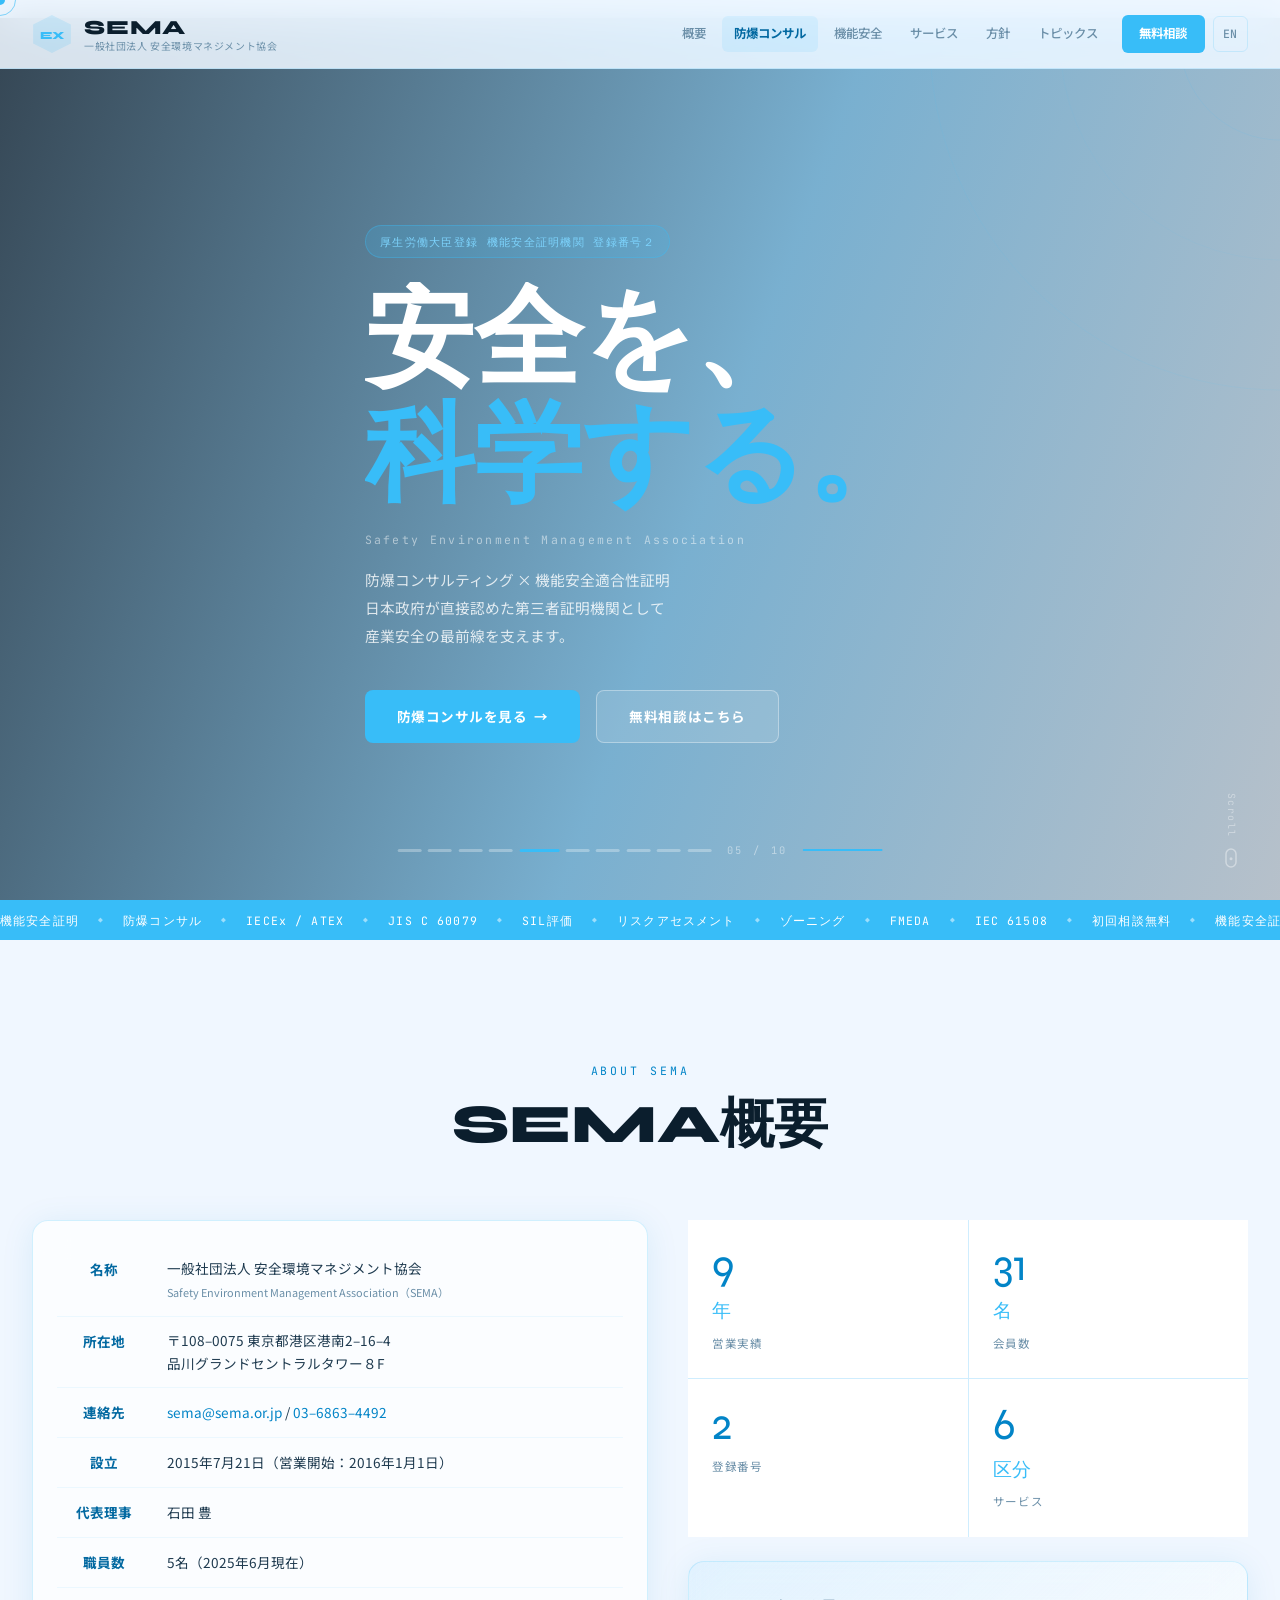
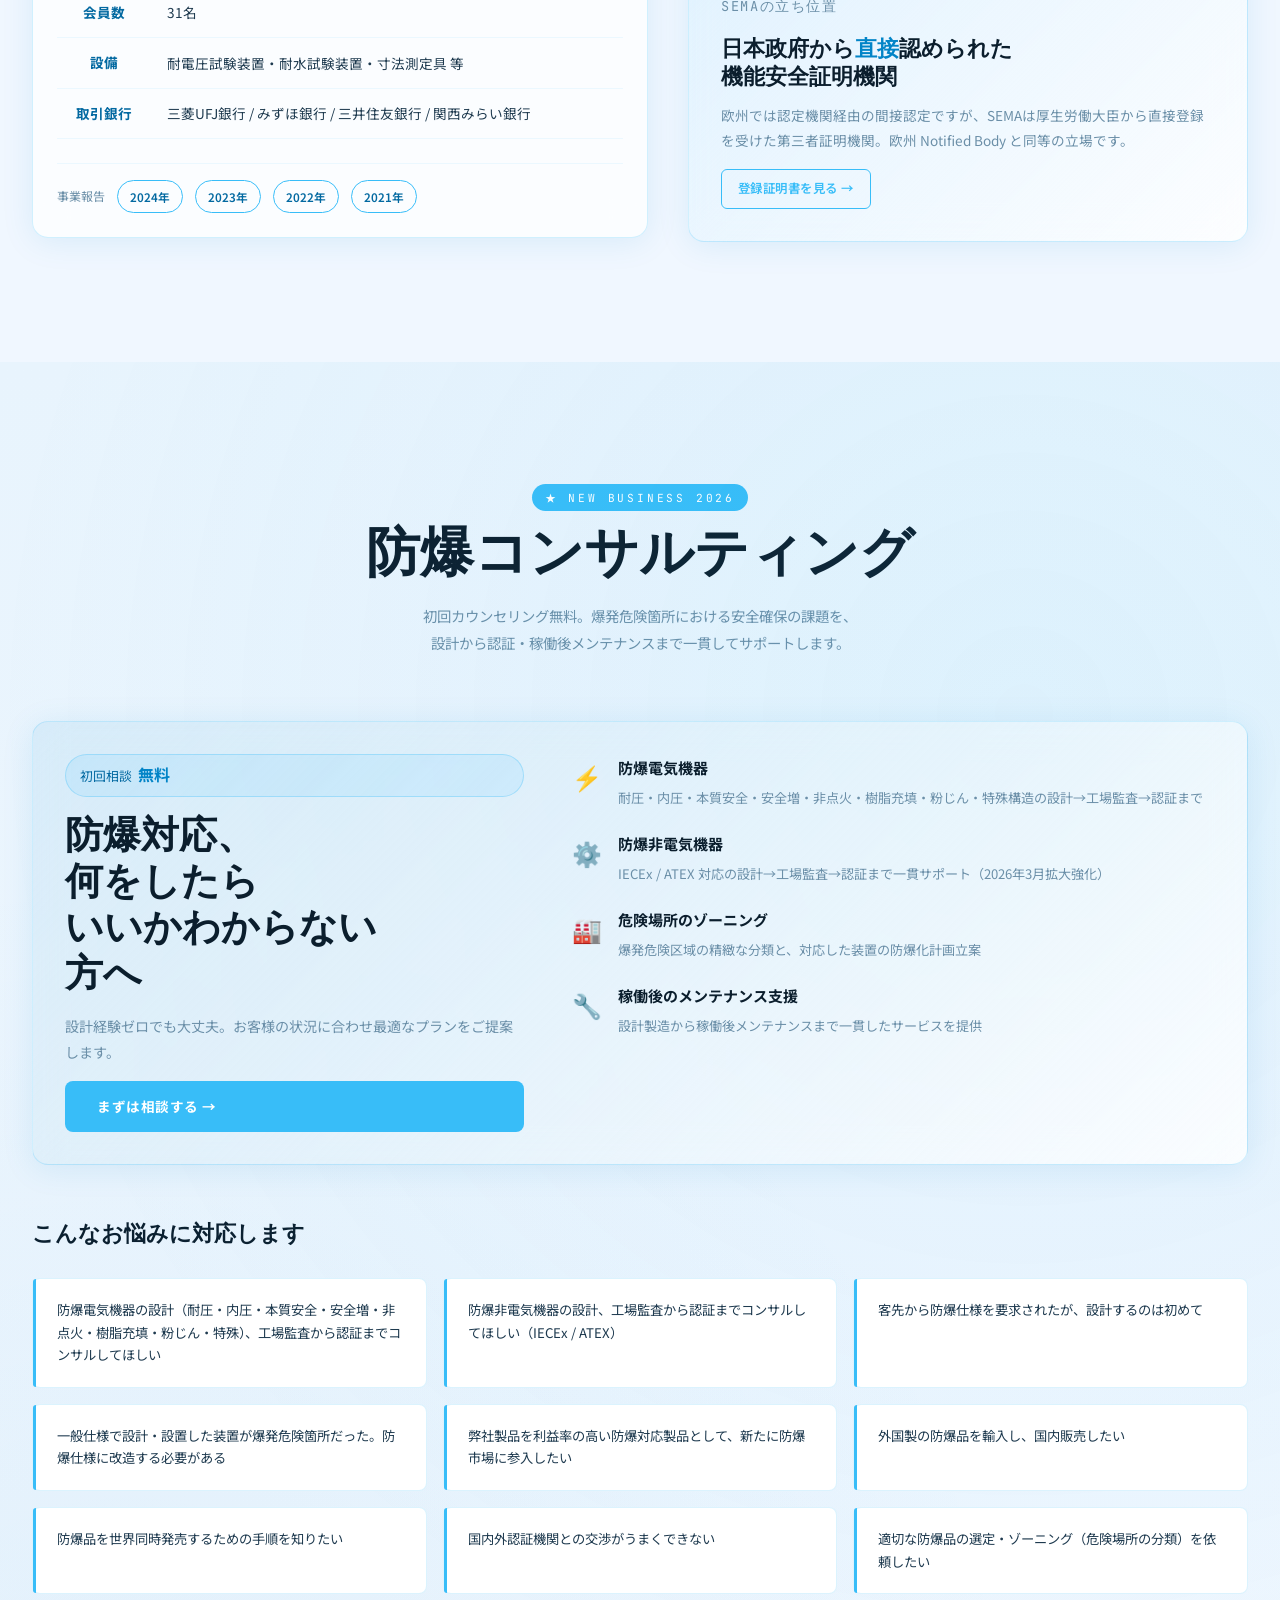
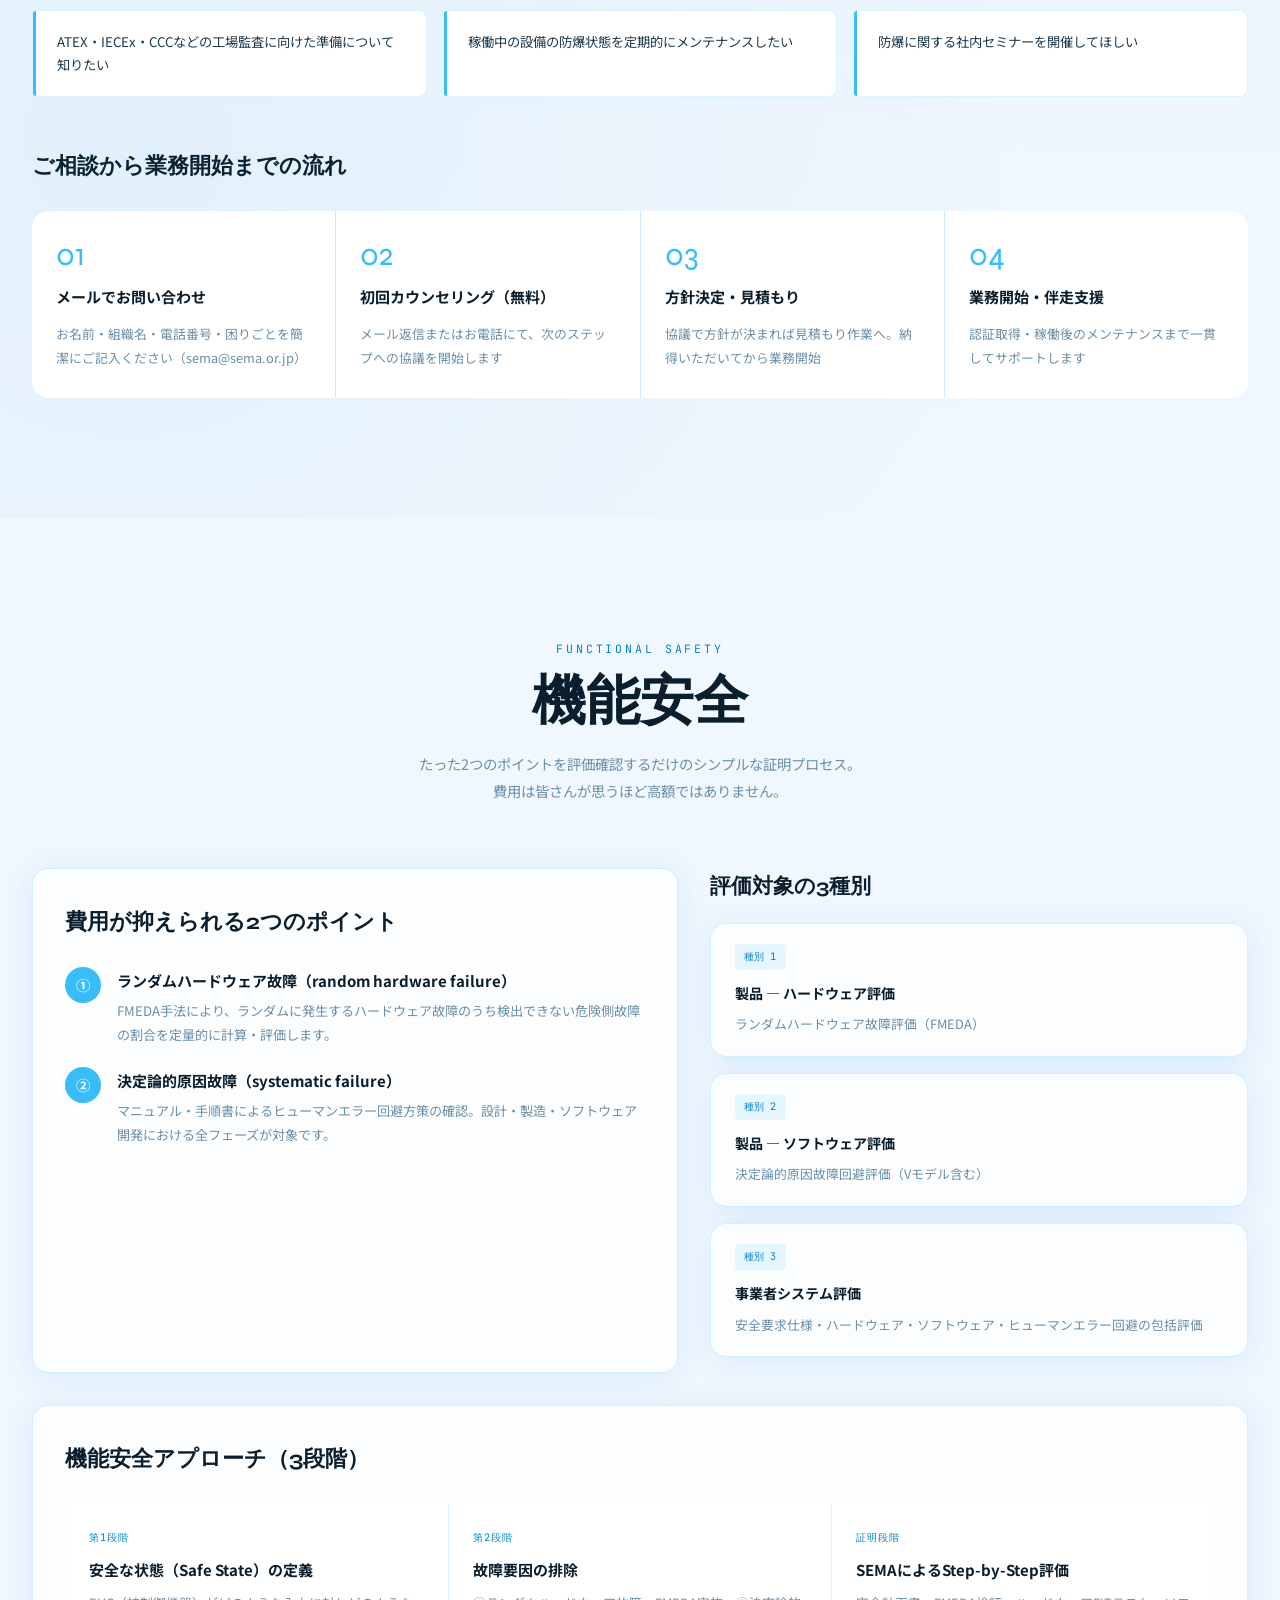
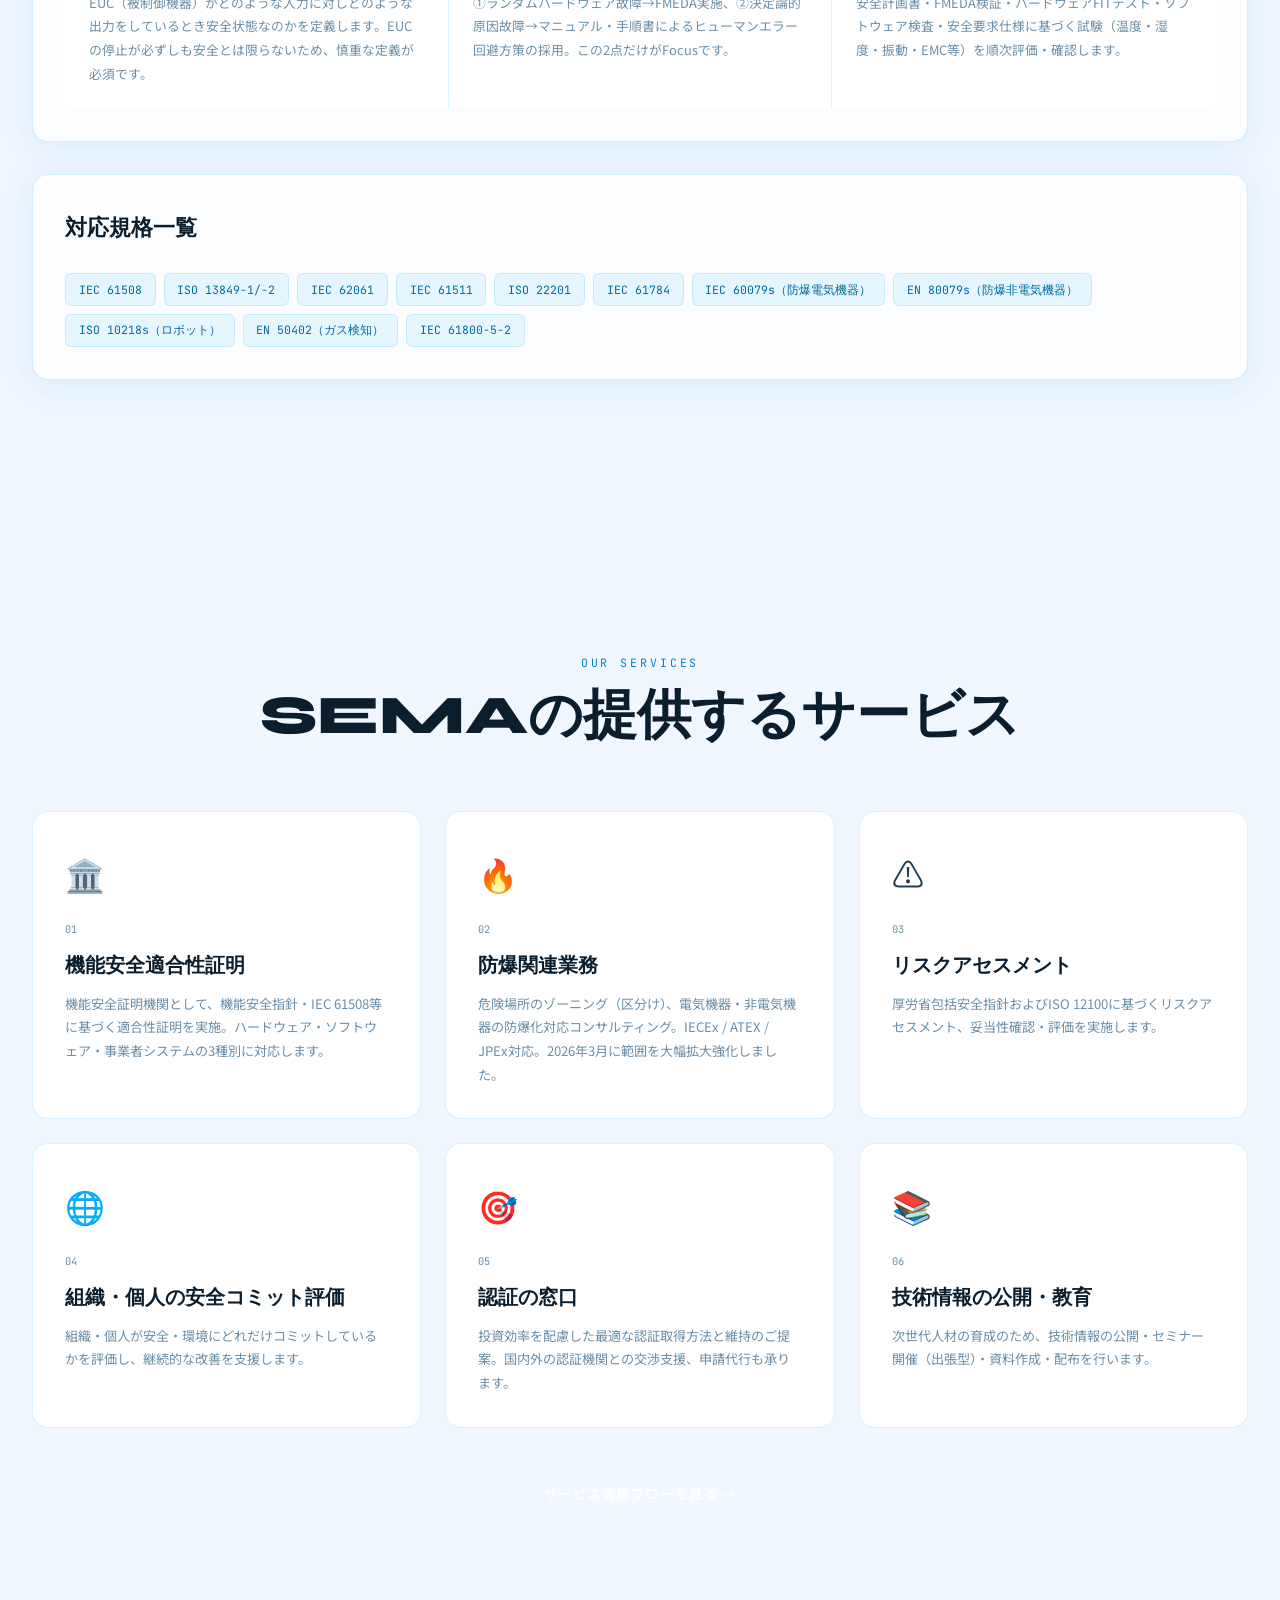
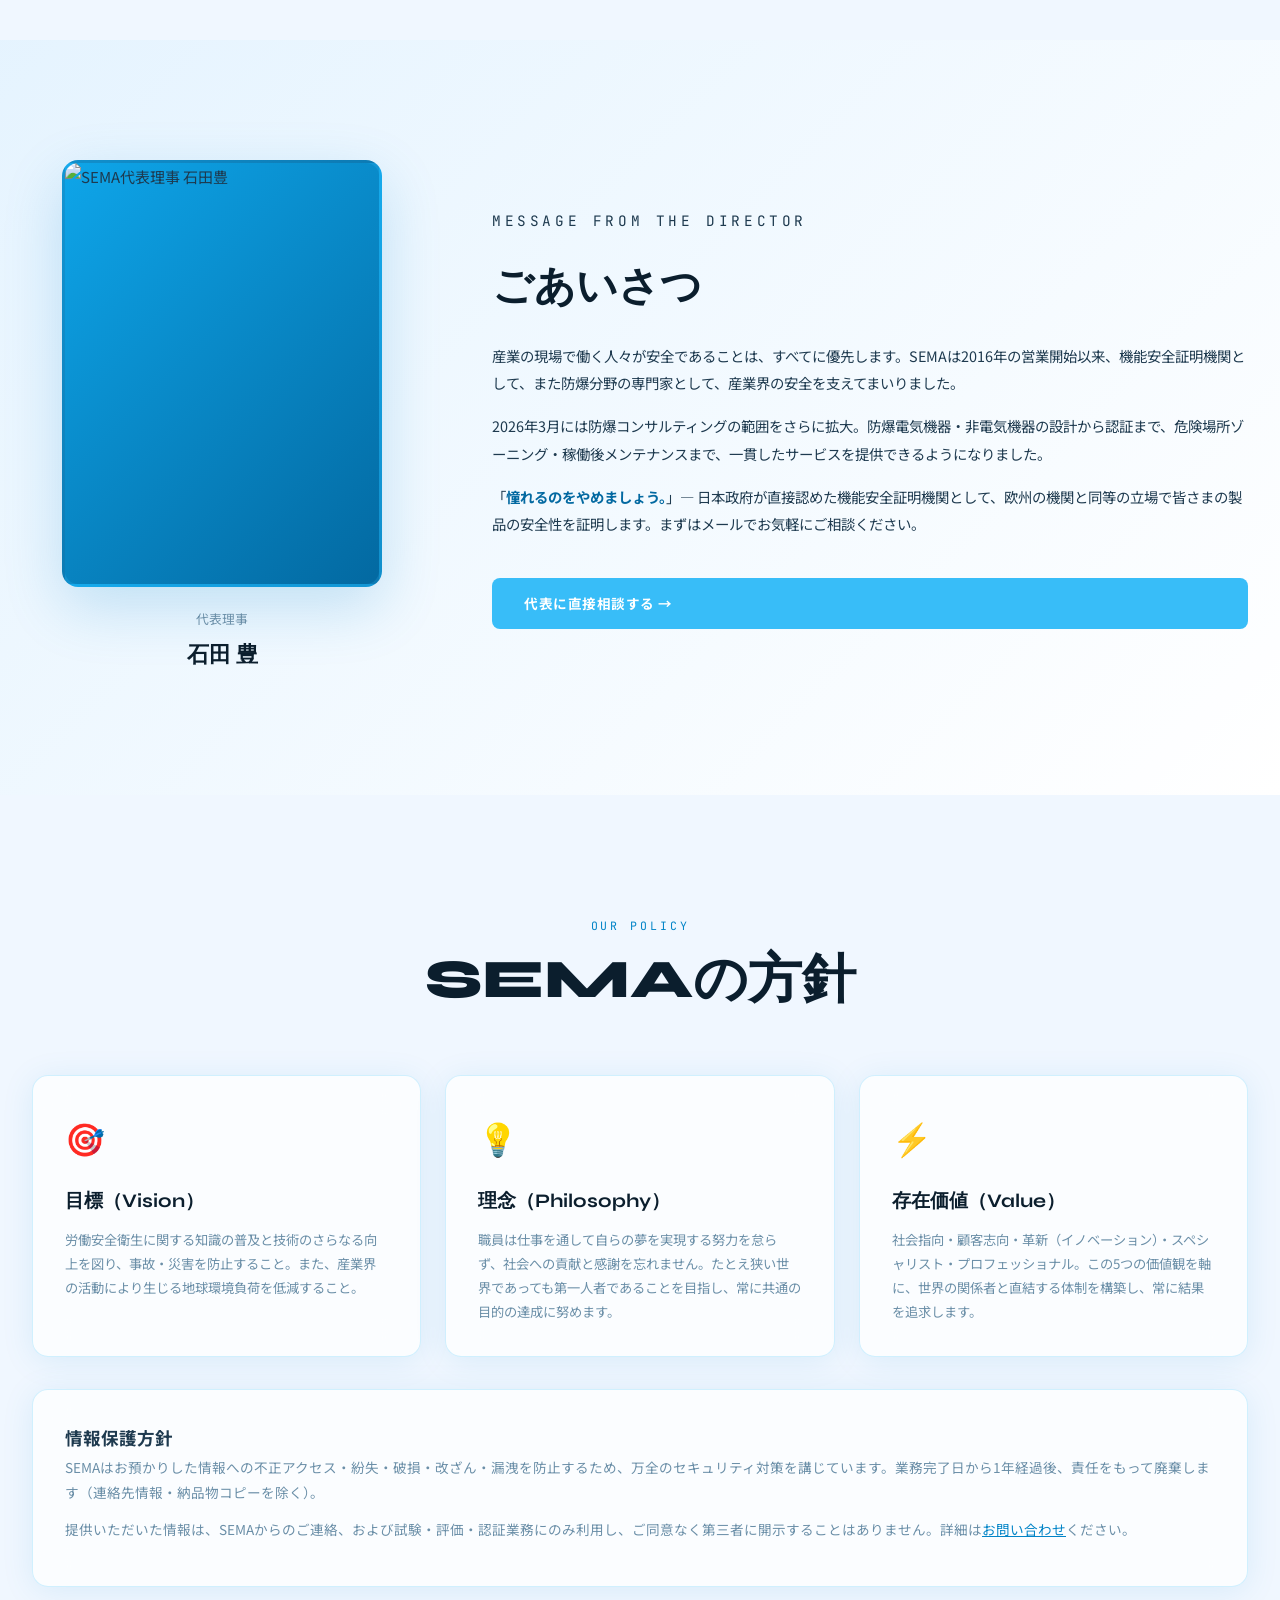
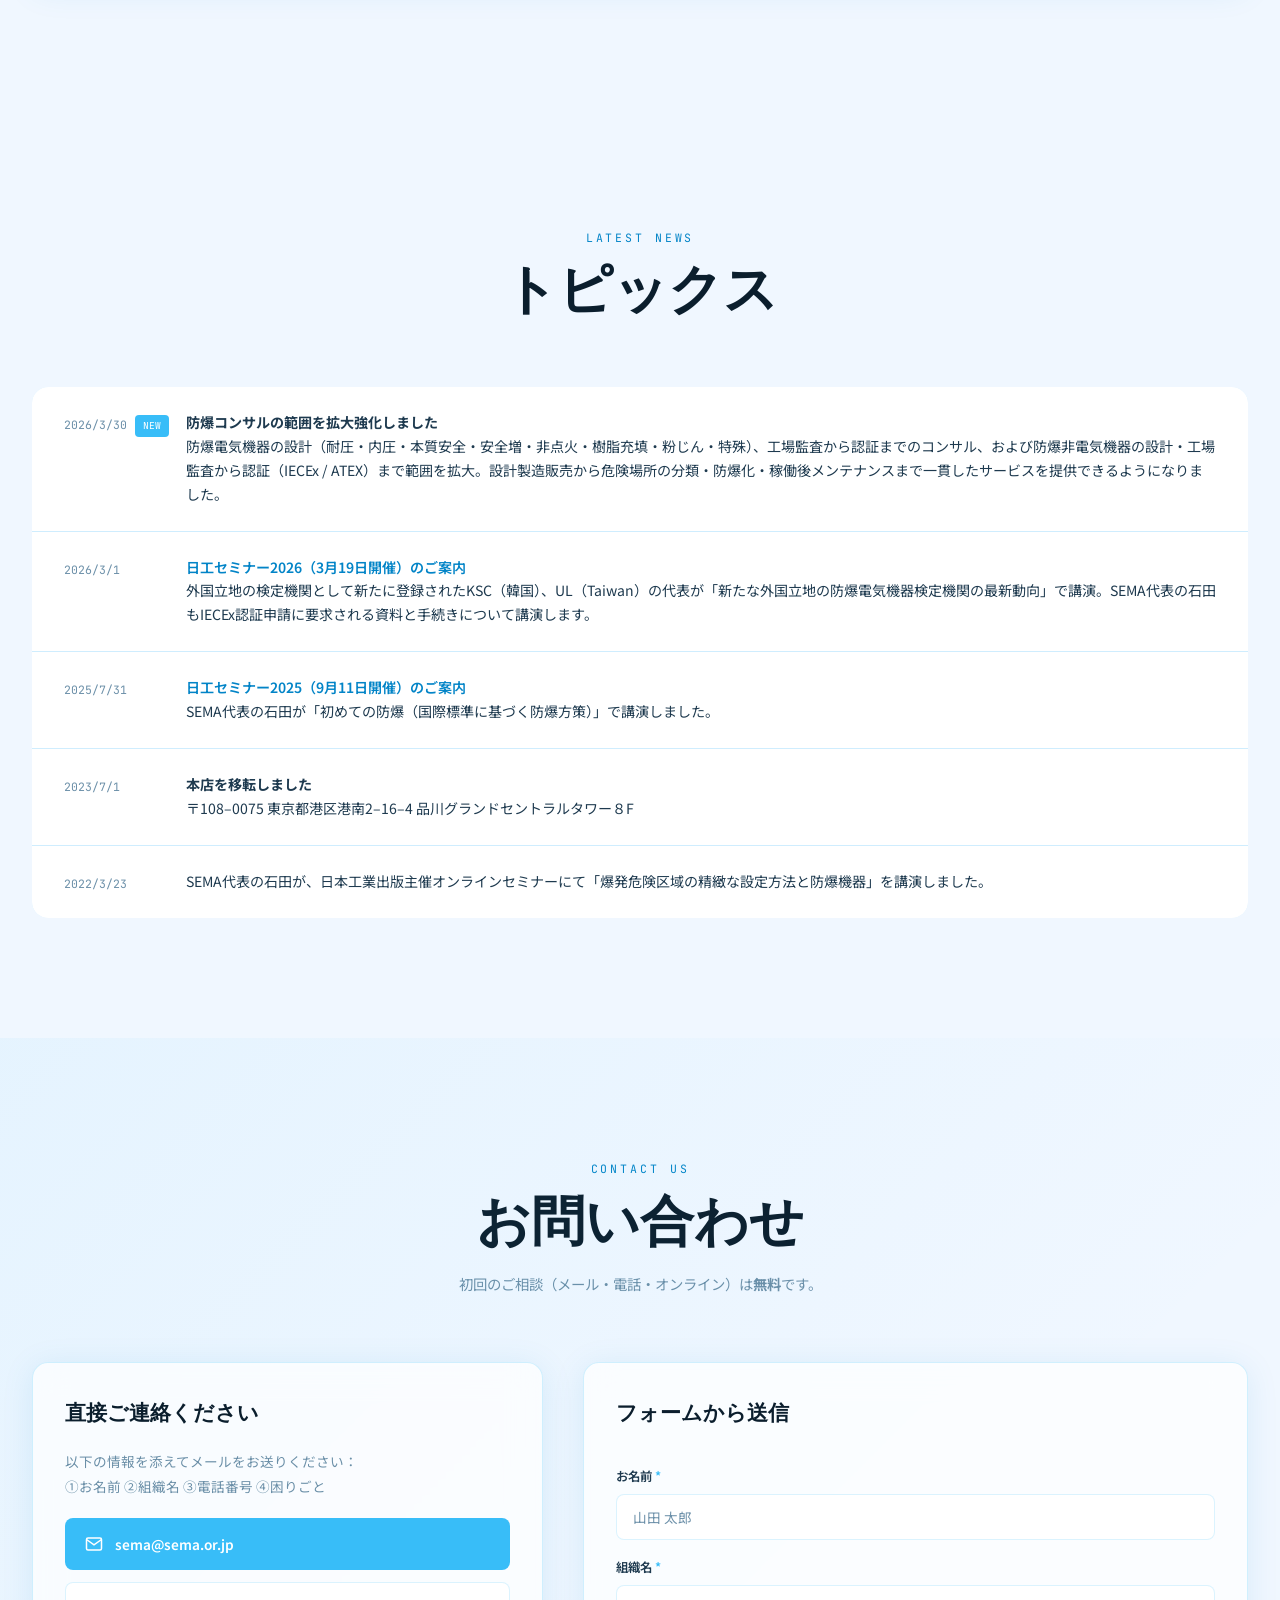
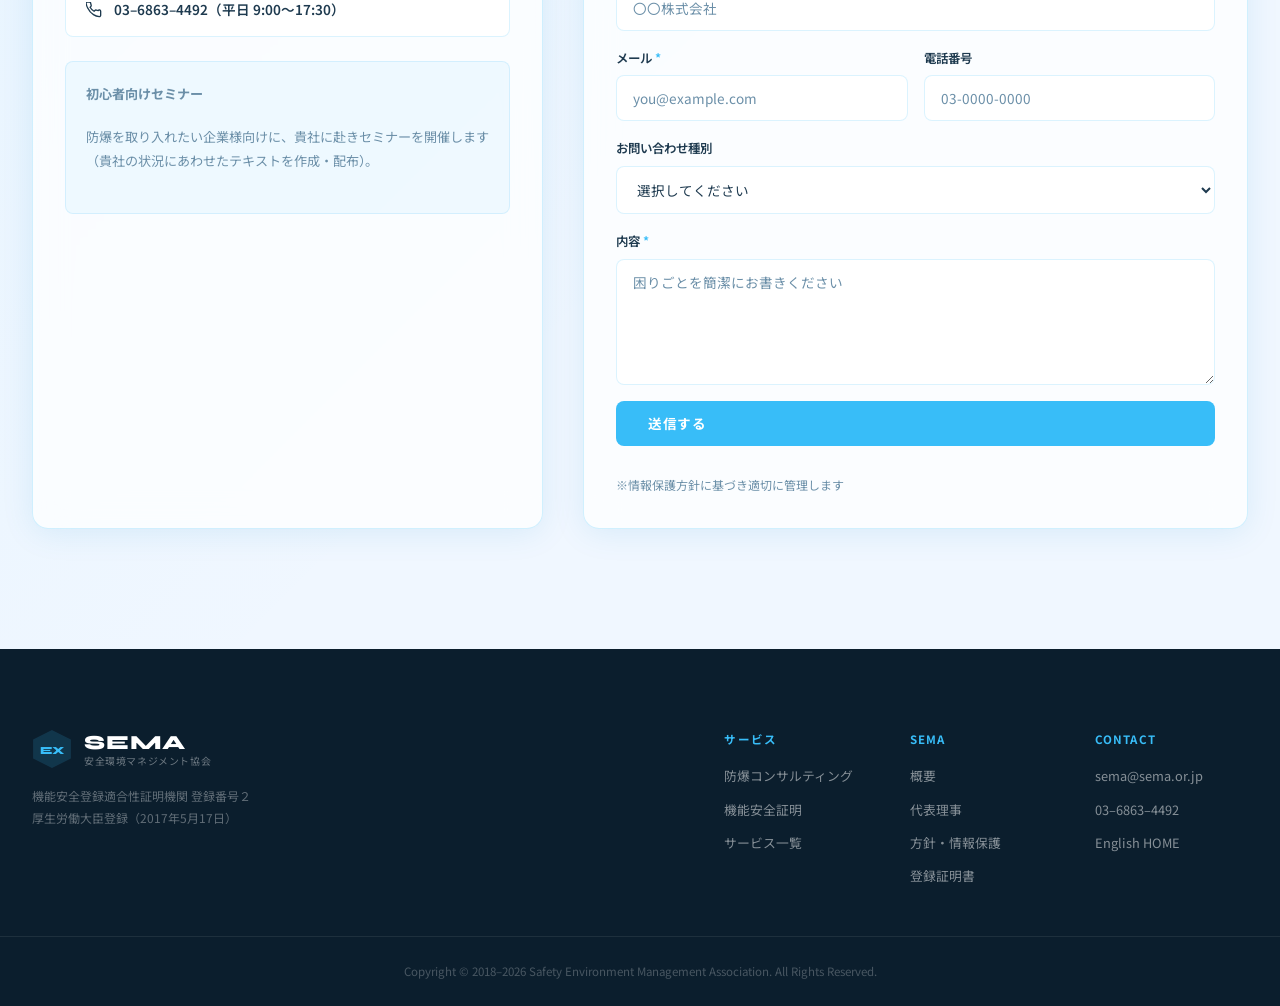
==== index.html @ 5537f7da "Add files via upload" ====
<!DOCTYPE html>
<html lang="ja">
<head>
  <meta charset="UTF-8" />
  <meta name="viewport" content="width=device-width, initial-scale=1.0" />
  <title>SEMA｜安全環境マネジメント協会 — 機能安全証明 ・ 防爆コンサル</title>
  <meta name="description" content="SEMAは厚生労働大臣登録の機能安全適合性証明機関です。防爆コンサルティング・機能安全証明・リスクアセスメントをワンストップで提供します。" />
  <link rel="preconnect" href="https://fonts.googleapis.com" />
  <link rel="preconnect" href="https://fonts.gstatic.com" crossorigin />
  <link href="https://fonts.googleapis.com/css2?family=Syne:wght@400;600;700;800&family=Noto+Sans+JP:wght@300;400;500;700&family=JetBrains+Mono:wght@400;500&display=swap" rel="stylesheet" />
  <link rel="stylesheet" href="style.css" />
</head>
<body>

  <!-- CURSOR -->
  <div class="cursor" id="cursor"></div>
  <div class="cursor-follower" id="cursorFollower"></div>

  <!-- LOADER -->
  <div class="loader" id="loader">
    <div class="loader-inner">
      <svg class="loader-logo" viewBox="0 0 80 80" fill="none">
        <polygon points="40,4 76,22 76,58 40,76 4,58 4,22" stroke="#38bdf8" stroke-width="1.5" fill="none"/>
        <text x="40" y="48" text-anchor="middle" fill="#38bdf8" font-family="Syne,sans-serif" font-weight="800" font-size="18">EX</text>
      </svg>
      <div class="loader-bar"><div class="loader-fill" id="loaderFill"></div></div>
      <p class="loader-text">SEMA — 安全を、科学する。</p>
    </div>
  </div>

  <!-- HEADER -->
  <header class="site-header" id="siteHeader">
    <div class="header-inner">
      <a href="#top" class="logo">
        <svg class="logo-hex" viewBox="0 0 44 44" fill="none">
          <polygon points="22,2 42,12 42,32 22,42 2,32 2,12" fill="#38bdf8" opacity=".15" stroke="#38bdf8" stroke-width="1.5"/>
          <text x="22" y="28" text-anchor="middle" fill="#38bdf8" font-family="Syne,sans-serif" font-weight="800" font-size="12">EX</text>
        </svg>
        <div class="logo-words">
          <span class="logo-name">SEMA</span>
          <span class="logo-tagline">一般社団法人 安全環境マネジメント協会</span>
        </div>
      </a>
      <nav class="main-nav" id="mainNav">
        <a href="#about" class="nav-link">概要</a>
        <a href="#ex-consul" class="nav-link nav-accent">防爆コンサル</a>
        <a href="#fs" class="nav-link">機能安全</a>
        <a href="#services" class="nav-link">サービス</a>
        <a href="#policy" class="nav-link">方針</a>
        <a href="#topics" class="nav-link">トピックス</a>
        <a href="#contact" class="nav-cta">無料相談</a>
        <a href="https://sema.or.jp/english.index.html" class="nav-lang">EN</a>
      </nav>
      <button class="hamburger" id="hamburger" aria-label="メニュー">
        <span></span><span></span><span></span>
      </button>
    </div>
  </header>

  <!-- Mobile Nav -->
  <div class="mobile-nav" id="mobileNav">
    <nav>
      <a href="#about">概要</a>
      <a href="#ex-consul" class="mnav-accent">★ 防爆コンサル（新規事業）</a>
      <a href="#fs">機能安全</a>
      <a href="#services">サービス一覧</a>
      <a href="#policy">SEMAの方針</a>
      <a href="#topics">トピックス</a>
      <a href="#contact">お問い合わせ</a>
      <a href="https://sema.or.jp/english.index.html">English HOME</a>
    </nav>
  </div>

  <!-- HERO -->
  <section class="hero" id="top">
    <div class="hero-slides" id="heroSlides">
      <div class="slide active" style="background-image:url('images/FunctionalSafety01.png')"></div>
      <div class="slide" style="background-image:url('images/FunctionalSafety02.png')"></div>
      <div class="slide" style="background-image:url('images/FunctionalSafety03.png')"></div>
      <div class="slide" style="background-image:url('images/img4.png')"></div>
      <div class="slide" style="background-image:url('images/img5.png')"></div>
      <div class="slide" style="background-image:url('images/img6.png')"></div>
      <div class="slide" style="background-image:url('images/img7.png')"></div>
      <div class="slide" style="background-image:url('images/img8.png')"></div>
      <div class="slide" style="background-image:url('images/img9.png')"></div>
      <div class="slide" style="background-image:url('images/img10.png')"></div>
    </div>
    <div class="hero-overlay"></div>
    <svg class="hero-geo" viewBox="0 0 700 700" fill="none" preserveAspectRatio="xMidYMid slice">
      <circle cx="600" cy="120" r="350" stroke="rgba(56,189,248,.07)" stroke-width="1"/>
      <circle cx="600" cy="120" r="220" stroke="rgba(56,189,248,.05)" stroke-width="1"/>
      <circle cx="600" cy="120" r="100" stroke="rgba(56,189,248,.09)" stroke-width="1"/>
    </svg>
    <div class="hero-content">
      <p class="hero-eyebrow"><span class="tag-pill">厚生労働大臣登録 機能安全証明機関 登録番号２</span></p>
      <h1 class="hero-title">
        <span class="line-wrap"><span class="line-inner">安全を、</span></span>
        <span class="line-wrap sky"><span class="line-inner">科学する。</span></span>
      </h1>
      <p class="hero-sub">Safety Environment Management Association</p>
      <p class="hero-desc">防爆コンサルティング × 機能安全適合性証明<br>日本政府が直接認めた第三者証明機関として<br>産業安全の最前線を支えます。</p>
      <div class="hero-actions">
        <a href="#ex-consul" class="btn btn-primary">防爆コンサルを見る <span class="btn-arrow">→</span></a>
        <a href="#contact" class="btn btn-ghost">無料相談はこちら</a>
      </div>
    </div>
    <div class="slide-controls">
      <div class="slide-dots" id="slideDots"></div>
      <div class="slide-counter"><span id="slideNum">01</span> <span class="sc-sep">/</span> 10</div>
      <div class="slide-prog"><div class="slide-prog-bar" id="slideProgBar"></div></div>
    </div>
    <a href="#about" class="scroll-hint">
      <span>Scroll</span>
      <svg width="12" height="20" viewBox="0 0 12 20"><rect x="1" y="1" width="10" height="18" rx="5" stroke="currentColor" stroke-width="1.5" fill="none"/><circle cx="6" cy="5" r="1.5" fill="currentColor"><animate attributeName="cy" values="5;13;5" dur="2s" repeatCount="indefinite"/></circle></svg>
    </a>
  </section>

  <!-- MARQUEE -->
  <div class="marquee-wrap">
    <div class="marquee-track">
      <div class="marquee-inner" aria-hidden="true">
        <span>機能安全証明</span><span class="mdot">◆</span>
        <span>防爆コンサル</span><span class="mdot">◆</span>
        <span>IECEx / ATEX</span><span class="mdot">◆</span>
        <span>JIS C 60079</span><span class="mdot">◆</span>
        <span>SIL評価</span><span class="mdot">◆</span>
        <span>リスクアセスメント</span><span class="mdot">◆</span>
        <span>ゾーニング</span><span class="mdot">◆</span>
        <span>FMEDA</span><span class="mdot">◆</span>
        <span>IEC 61508</span><span class="mdot">◆</span>
        <span>初回相談無料</span><span class="mdot">◆</span>
        <span>機能安全証明</span><span class="mdot">◆</span>
        <span>防爆コンサル</span><span class="mdot">◆</span>
        <span>IECEx / ATEX</span><span class="mdot">◆</span>
        <span>JIS C 60079</span><span class="mdot">◆</span>
        <span>SIL評価</span><span class="mdot">◆</span>
        <span>リスクアセスメント</span><span class="mdot">◆</span>
        <span>ゾーニング</span><span class="mdot">◆</span>
        <span>FMEDA</span><span class="mdot">◆</span>
        <span>IEC 61508</span><span class="mdot">◆</span>
        <span>初回カウンセリング無料（30分）</span><span class="mdot">◆</span>
      </div>
    </div>
  </div>

  <!-- ABOUT -->
  <section class="section" id="about">
    <div class="container">
      <div class="section-header">
        <p class="sec-eyebrow">About SEMA</p>
        <h2 class="sec-title">SEMA概要</h2>
      </div>
      <div class="about-grid">
        <div class="glass-card about-table-card">
          <table class="info-table">
            <tr><th>名称</th><td>一般社団法人 安全環境マネジメント協会<br><small>Safety Environment Management Association（SEMA）</small></td></tr>
            <tr><th>所在地</th><td>〒108–0075 東京都港区港南2–16–4<br>品川グランドセントラルタワー８F</td></tr>
            <tr><th>連絡先</th><td><a href="mailto:sema@sema.or.jp">sema@sema.or.jp</a> / <a href="tel:0368634492">03–6863–4492</a></td></tr>
            <tr><th>設立</th><td>2015年7月21日（営業開始：2016年1月1日）</td></tr>
            <tr><th>代表理事</th><td>石田 豊</td></tr>
            <tr><th>職員数</th><td>5名（2025年6月現在）</td></tr>
            <tr><th>会員数</th><td>31名</td></tr>
            <tr><th>設備</th><td>耐電圧試験装置・耐水試験装置・寸法測定具 等</td></tr>
            <tr><th>取引銀行</th><td>三菱UFJ銀行 / みずほ銀行 / 三井住友銀行 / 関西みらい銀行</td></tr>
          </table>
          <div class="reports-row">
            <span class="reports-label">事業報告</span>
            <a href="https://sema.or.jp/250421_bs.pl.pdf" target="_blank" class="report-chip">2024年</a>
            <a href="https://sema.or.jp/240605_bs.pl.pdf" target="_blank" class="report-chip">2023年</a>
            <a href="https://sema.or.jp/230623_bs.pl.pdf" target="_blank" class="report-chip">2022年</a>
            <a href="https://sema.or.jp/220808_bs.pl.pdf" target="_blank" class="report-chip">2021年</a>
          </div>
        </div>
        <div class="about-right">
          <div class="stats-grid">
            <div class="stat-card"><span class="stat-num" data-target="9">0</span><span class="stat-unit">年</span><span class="stat-label">営業実績</span></div>
            <div class="stat-card"><span class="stat-num" data-target="31">0</span><span class="stat-unit">名</span><span class="stat-label">会員数</span></div>
            <div class="stat-card"><span class="stat-num" data-target="2">0</span><span class="stat-unit"></span><span class="stat-label">登録番号</span></div>
            <div class="stat-card"><span class="stat-num" data-target="6">0</span><span class="stat-unit">区分</span><span class="stat-label">サービス</span></div>
          </div>
          <div class="glass-card position-card">
            <p class="pos-badge">SEMAの立ち位置</p>
            <h3>日本政府から<em>直接</em>認められた<br>機能安全証明機関</h3>
            <p>欧州では認定機関経由の間接認定ですが、SEMAは厚生労働大臣から直接登録を受けた第三者証明機関。欧州 Notified Body と同等の立場です。</p>
            <a href="https://sema.or.jp/certificate.MHLW.pdf" target="_blank" class="btn btn-outline-sm">登録証明書を見る →</a>
          </div>
        </div>
      </div>
    </div>
  </section>

  <!-- EX CONSULTING -->
  <section class="section ex-section" id="ex-consul">
    <div class="ex-bg-pattern"></div>
    <div class="container">
      <div class="section-header">
        <p class="sec-eyebrow new-badge">★ New Business 2026</p>
        <h2 class="sec-title">防爆コンサルティング</h2>
        <p class="sec-desc">初回カウンセリング無料。爆発危険箇所における安全確保の課題を、<br>設計から認証・稼働後メンテナンスまで一貫してサポートします。</p>
      </div>

      <div class="ex-banner glass-card">
        <div class="ex-banner-left">
          <div class="free-badge">初回相談<strong>無料</strong></div>
          <h3>防爆対応、<br>何をしたら<br>いいかわからない<br>方へ</h3>
          <p>設計経験ゼロでも大丈夫。お客様の状況に合わせ最適なプランをご提案します。</p>
          <a href="#contact" class="btn btn-primary">まずは相談する →</a>
        </div>
        <div class="ex-banner-right">
          <div class="ex-scope-item">
            <span class="ex-icon">⚡</span>
            <div><strong>防爆電気機器</strong><p>耐圧・内圧・本質安全・安全増・非点火・樹脂充填・粉じん・特殊構造の設計→工場監査→認証まで</p></div>
          </div>
          <div class="ex-scope-item">
            <span class="ex-icon">⚙️</span>
            <div><strong>防爆非電気機器</strong><p>IECEx / ATEX 対応の設計→工場監査→認証まで一貫サポート（2026年3月拡大強化）</p></div>
          </div>
          <div class="ex-scope-item">
            <span class="ex-icon">🏭</span>
            <div><strong>危険場所のゾーニング</strong><p>爆発危険区域の精緻な分類と、対応した装置の防爆化計画立案</p></div>
          </div>
          <div class="ex-scope-item">
            <span class="ex-icon">🔧</span>
            <div><strong>稼働後のメンテナンス支援</strong><p>設計製造から稼働後メンテナンスまで一貫したサービスを提供</p></div>
          </div>
        </div>
      </div>

      <h3 class="sub-heading">こんなお悩みに対応します</h3>
      <div class="ex-cases-grid" id="exCasesGrid"></div>

      <h3 class="sub-heading">ご相談から業務開始までの流れ</h3>
      <div class="ex-flow" id="exFlow"></div>
    </div>
  </section>

  <!-- FUNCTIONAL SAFETY -->
  <section class="section fs-section" id="fs">
    <div class="container">
      <div class="section-header">
        <p class="sec-eyebrow">Functional Safety</p>
        <h2 class="sec-title">機能安全</h2>
        <p class="sec-desc">たった2つのポイントを評価確認するだけのシンプルな証明プロセス。<br>費用は皆さんが思うほど高額ではありません。</p>
      </div>
      <div class="fs-grid">
        <div class="glass-card fs-main">
          <h3>費用が抑えられる2つのポイント</h3>
          <div class="fs-point">
            <div class="fs-num">①</div>
            <div>
              <strong>ランダムハードウェア故障（random hardware failure）</strong>
              <p>FMEDA手法により、ランダムに発生するハードウェア故障のうち検出できない危険側故障の割合を定量的に計算・評価します。</p>
            </div>
          </div>
          <div class="fs-point">
            <div class="fs-num">②</div>
            <div>
              <strong>決定論的原因故障（systematic failure）</strong>
              <p>マニュアル・手順書によるヒューマンエラー回避方策の確認。設計・製造・ソフトウェア開発における全フェーズが対象です。</p>
            </div>
          </div>
        </div>
        <div class="fs-types">
          <h3>評価対象の3種別</h3>
          <div class="fs-type-card glass-card">
            <span class="fst-badge">種別 1</span>
            <strong>製品 — ハードウェア評価</strong>
            <p>ランダムハードウェア故障評価（FMEDA）</p>
          </div>
          <div class="fs-type-card glass-card">
            <span class="fst-badge">種別 2</span>
            <strong>製品 — ソフトウェア評価</strong>
            <p>決定論的原因故障回避評価（Vモデル含む）</p>
          </div>
          <div class="fs-type-card glass-card">
            <span class="fst-badge">種別 3</span>
            <strong>事業者システム評価</strong>
            <p>安全要求仕様・ハードウェア・ソフトウェア・ヒューマンエラー回避の包括評価</p>
          </div>
        </div>
      </div>

      <div class="glass-card fs-steps-card">
        <h3>機能安全アプローチ（3段階）</h3>
        <div class="fs-approach" id="fsApproach"></div>
      </div>

      <div class="glass-card fs-standards-card">
        <h3>対応規格一覧</h3>
        <div class="standards-grid" id="standardsGrid"></div>
      </div>
    </div>
  </section>

  <!-- SERVICES -->
  <section class="section" id="services">
    <div class="container">
      <div class="section-header">
        <p class="sec-eyebrow">Our Services</p>
        <h2 class="sec-title">SEMAの提供するサービス</h2>
      </div>
      <div class="services-grid" id="servicesGrid"></div>
      <div class="text-center" style="margin-top:2.5rem">
        <a href="https://sema.or.jp/flow.pdf" target="_blank" class="btn btn-ghost">サービス実施フローを見る →</a>
      </div>
    </div>
  </section>

  <!-- PRESIDENT -->
  <section class="section president-section" id="president">
    <div class="container">
      <div class="president-grid">
        <div class="president-visual">
          <div class="pres-frame">
            <img src="https://sema.or.jp/images/YutakaISHIDA_250528.JPG"
                 alt="SEMA代表理事 石田豊"
                 onerror="this.parentElement.style.background='linear-gradient(135deg,#0ea5e9,#0369a1)'" />
          </div>
          <div class="pres-caption">
            <span>代表理事</span>
            <strong>石田 豊</strong>
          </div>
        </div>
        <div class="president-text">
          <p class="sec-eyebrow">Message from the Director</p>
          <h2 class="sec-title" style="font-size:clamp(1.8rem,3.2vw,2.8rem)">ごあいさつ</h2>
          <p>産業の現場で働く人々が安全であることは、すべてに優先します。SEMAは2016年の営業開始以来、機能安全証明機関として、また防爆分野の専門家として、産業界の安全を支えてまいりました。</p>
          <p>2026年3月には防爆コンサルティングの範囲をさらに拡大。防爆電気機器・非電気機器の設計から認証まで、危険場所ゾーニング・稼働後メンテナンスまで、一貫したサービスを提供できるようになりました。</p>
          <p>「<em>憧れるのをやめましょう。</em>」― 日本政府が直接認めた機能安全証明機関として、欧州の機関と同等の立場で皆さまの製品の安全性を証明します。まずはメールでお気軽にご相談ください。</p>
          <a href="#contact" class="btn btn-primary" style="margin-top:1.5rem">代表に直接相談する →</a>
        </div>
      </div>
    </div>
  </section>

  <!-- POLICY -->
  <section class="section" id="policy">
    <div class="container">
      <div class="section-header">
        <p class="sec-eyebrow">Our Policy</p>
        <h2 class="sec-title">SEMAの方針</h2>
      </div>
      <div class="policy-grid" id="policyGrid"></div>
      <div class="glass-card privacy-card" style="margin-top:2rem">
        <h3>情報保護方針</h3>
        <p>SEMAはお預かりした情報への不正アクセス・紛失・破損・改ざん・漏洩を防止するため、万全のセキュリティ対策を講じています。業務完了日から1年経過後、責任をもって廃棄します（連絡先情報・納品物コピーを除く）。</p>
        <p>提供いただいた情報は、SEMAからのご連絡、および試験・評価・認証業務にのみ利用し、ご同意なく第三者に開示することはありません。詳細は<a href="#contact">お問い合わせ</a>ください。</p>
      </div>
    </div>
  </section>

  <!-- TOPICS -->
  <section class="section" id="topics">
    <div class="container">
      <div class="section-header">
        <p class="sec-eyebrow">Latest News</p>
        <h2 class="sec-title">トピックス</h2>
      </div>
      <div class="topics-list" id="topicsList"></div>
    </div>
  </section>

  <!-- CONTACT -->
  <section class="section contact-section" id="contact">
    <div class="contact-bg"></div>
    <div class="container">
      <div class="section-header">
        <p class="sec-eyebrow">Contact Us</p>
        <h2 class="sec-title">お問い合わせ</h2>
        <p class="sec-desc">初回のご相談（メール・電話・オンライン）は<strong>無料</strong>です。</p>
      </div>
      <div class="contact-grid">
        <div class="glass-card contact-info">
          <h3>直接ご連絡ください</h3>
          <p>以下の情報を添えてメールをお送りください：<br>①お名前 ②組織名 ③電話番号 ④困りごと</p>
          <a href="mailto:sema@sema.or.jp?subject=HPからのお問い合わせ" class="contact-btn mail-btn">
            <svg width="18" height="18" viewBox="0 0 24 24" fill="none" stroke="currentColor" stroke-width="2"><path d="M4 4h16c1.1 0 2 .9 2 2v12c0 1.1-.9 2-2 2H4c-1.1 0-2-.9-2-2V6c0-1.1.9-2 2-2z"/><polyline points="22,6 12,13 2,6"/></svg>
            sema@sema.or.jp
          </a>
          <a href="tel:0368634492" class="contact-btn tel-btn">
            <svg width="16" height="16" viewBox="0 0 24 24" fill="none" stroke="currentColor" stroke-width="2"><path d="M22 16.92v3a2 2 0 01-2.18 2 19.79 19.79 0 01-8.63-3.07A19.5 19.5 0 013.07 9.8 19.79 19.79 0 01.0 1.19 2 2 0 012 0h3a2 2 0 012 1.72 12.84 12.84 0 00.7 2.81 2 2 0 01-.45 2.11L6.09 7.91a16 16 0 006 6l1.27-1.27a2 2 0 012.11-.45c.907.339 1.85.573 2.81.7A2 2 0 0122 14v2.92z"/></svg>
            03–6863–4492（平日 9:00〜17:30）
          </a>
          <div class="seminar-box">
            <p class="seminar-label">初心者向けセミナー</p>
            <p>防爆を取り入れたい企業様向けに、貴社に赴きセミナーを開催します（貴社の状況にあわせたテキストを作成・配布）。</p>
          </div>
        </div>
        <form class="glass-card contact-form" id="contactForm">
          <h3>フォームから送信</h3>
          <div class="fg">
            <label>お名前 <span class="req">*</span></label>
            <input type="text" name="name" required placeholder="山田 太郎" />
          </div>
          <div class="fg">
            <label>組織名 <span class="req">*</span></label>
            <input type="text" name="org" required placeholder="〇〇株式会社" />
          </div>
          <div class="form-row2">
            <div class="fg">
              <label>メール <span class="req">*</span></label>
              <input type="email" name="email" required placeholder="you@example.com" />
            </div>
            <div class="fg">
              <label>電話番号</label>
              <input type="tel" name="tel" placeholder="03-0000-0000" />
            </div>
          </div>
          <div class="fg">
            <label>お問い合わせ種別</label>
            <select name="type">
              <option value="">選択してください</option>
              <option>防爆コンサルティング</option>
              <option>機能安全証明</option>
              <option>リスクアセスメント</option>
              <option>セミナー依頼</option>
              <option>その他</option>
            </select>
          </div>
          <div class="fg">
            <label>内容 <span class="req">*</span></label>
            <textarea name="message" rows="5" required placeholder="困りごとを簡潔にお書きください"></textarea>
          </div>
          <button type="submit" class="btn btn-primary" style="width:100%">送信する</button>
          <p style="font-size:.75rem;color:var(--muted);margin-top:.75rem">※情報保護方針に基づき適切に管理します</p>
        </form>
      </div>
    </div>
  </section>

  <!-- FOOTER -->
  <footer class="site-footer">
    <div class="container footer-inner">
      <div class="footer-brand">
        <a href="#top" class="logo">
          <svg class="logo-hex" viewBox="0 0 44 44" fill="none">
            <polygon points="22,2 42,12 42,32 22,42 2,32 2,12" fill="#38bdf8" opacity=".15" stroke="#38bdf8" stroke-width="1.5"/>
            <text x="22" y="28" text-anchor="middle" fill="#38bdf8" font-family="Syne,sans-serif" font-weight="800" font-size="12">EX</text>
          </svg>
          <div class="logo-words">
            <span class="logo-name">SEMA</span>
            <span class="logo-tagline">安全環境マネジメント協会</span>
          </div>
        </a>
        <p class="footer-reg">機能安全登録適合性証明機関 登録番号２<br>厚生労働大臣登録（2017年5月17日）</p>
      </div>
      <div class="footer-links">
        <div class="footer-col">
          <p>サービス</p>
          <a href="#ex-consul">防爆コンサルティング</a>
          <a href="#fs">機能安全証明</a>
          <a href="#services">サービス一覧</a>
        </div>
        <div class="footer-col">
          <p>SEMA</p>
          <a href="#about">概要</a>
          <a href="#president">代表理事</a>
          <a href="#policy">方針・情報保護</a>
          <a href="https://sema.or.jp/certificate.MHLW.pdf" target="_blank">登録証明書</a>
        </div>
        <div class="footer-col">
          <p>Contact</p>
          <a href="mailto:sema@sema.or.jp">sema@sema.or.jp</a>
          <a href="tel:0368634492">03–6863–4492</a>
          <a href="https://sema.or.jp/english.index.html">English HOME</a>
        </div>
      </div>
    </div>
    <div class="footer-bottom">
      <p>Copyright &copy; 2018–2026 Safety Environment Management Association. All Rights Reserved.</p>
    </div>
  </footer>

  <!-- Back to top -->
  <button class="back-top" id="backTop" aria-label="トップへ">↑</button>

  <script src="script.js"></script>
</body>
</html>
---- style.css ----
/* ================================================================
   SEMA — style.css
   Aesthetic: Precision Industrial × Clean Modern × Sky Blue
   Awwwards-level production CSS
   ================================================================ */

/* ── Reset & Base ─────────────────────────────────────────────── */
*, *::before, *::after { box-sizing: border-box; margin: 0; padding: 0; }

:root {
  /* Sky Blue palette */
  --sky:       #38bdf8;
  --sky-light: #7dd3fc;
  --sky-dark:  #0284c7;
  --sky-deep:  #0369a1;
  --sky-pale:  #e0f2fe;

  /* Neutrals */
  --bg:        #f0f7ff;
  --bg2:       #e8f4fd;
  --surface:   #ffffff;
  --border:    rgba(56,189,248,.18);
  --border2:   rgba(56,189,248,.08);
  --dark:      #0b1e2d;
  --dark2:     #112233;
  --text:      #1e3a4f;
  --muted:     #6b8fa8;
  --white:     #ffffff;

  /* Glass */
  --glass-bg:  rgba(255,255,255,.72);
  --glass-bdr: rgba(56,189,248,.22);

  /* Fonts */
  --ff-head:  'Syne', sans-serif;
  --ff-body:  'Noto Sans JP', sans-serif;
  --ff-mono:  'JetBrains Mono', monospace;

  /* Spacing */
  --section-gap: 120px;
  --radius:  16px;
  --radius-sm: 8px;

  /* Shadow */
  --shadow:    0 4px 32px rgba(2,132,199,.10);
  --shadow-lg: 0 8px 56px rgba(2,132,199,.15);

  /* Transitions */
  --ease: cubic-bezier(.16,1,.3,1);
}

html { scroll-behavior: smooth; }

body {
  background: var(--bg);
  color: var(--text);
  font-family: var(--ff-body);
  font-size: 15px;
  line-height: 1.85;
  overflow-x: hidden;
}

a { color: inherit; text-decoration: none; }
img { display: block; max-width: 100%; }
strong { font-weight: 700; }

::selection { background: var(--sky); color: #fff; }

/* ── Custom cursor (desktop only) ──────────────────────────────── */
@media (pointer:fine) {
  body { cursor: none; }
  .cursor {
    position: fixed; pointer-events: none; z-index: 9999;
    width: 10px; height: 10px;
    background: var(--sky); border-radius: 50%;
    transform: translate(-50%,-50%);
    transition: transform .1s, width .3s, height .3s;
  }
  .cursor-follower {
    position: fixed; pointer-events: none; z-index: 9998;
    width: 32px; height: 32px;
    border: 1.5px solid var(--sky); border-radius: 50%;
    transform: translate(-50%,-50%);
    transition: left .18s var(--ease), top .18s var(--ease);
    opacity: .6;
  }
}

/* ── Loader ─────────────────────────────────────────────────────── */
.loader {
  position: fixed; inset: 0; z-index: 9000;
  background: var(--dark);
  display: flex; align-items: center; justify-content: center;
  transition: opacity .6s, visibility .6s;
}
.loader.hidden { opacity: 0; visibility: hidden; }
.loader-inner { text-align: center; }
.loader-logo { width: 80px; height: 80px; margin: 0 auto 1.5rem; }
.loader-bar {
  width: 200px; height: 2px; background: rgba(255,255,255,.1);
  border-radius: 2px; overflow: hidden; margin: 0 auto .8rem;
}
.loader-fill {
  height: 100%; width: 0; background: var(--sky);
  transition: width .05s linear;
}
.loader-text {
  font-family: var(--ff-mono); font-size: .72rem;
  color: rgba(255,255,255,.4); letter-spacing: .15em;
}

/* ── Header ─────────────────────────────────────────────────────── */
.site-header {
  position: fixed; top: 0; left: 0; right: 0; z-index: 500;
  background: rgba(240,247,255,.88);
  backdrop-filter: blur(18px) saturate(180%);
  border-bottom: 1px solid var(--border);
  transition: box-shadow .3s;
}
.site-header.scrolled { box-shadow: 0 4px 24px rgba(2,132,199,.1); }

.header-inner {
  max-width: 1280px; margin: 0 auto; padding: 0 2rem;
  height: 68px; display: flex; align-items: center; gap: 2rem;
}

.logo { display: flex; align-items: center; gap: .75rem; flex-shrink: 0; }
.logo-hex { width: 40px; height: 40px; }
.logo-words { display: flex; flex-direction: column; line-height: 1.2; }
.logo-name {
  font-family: var(--ff-head); font-weight: 800; font-size: 1.25rem;
  color: var(--dark); letter-spacing: .04em;
}
.logo-tagline { font-size: .62rem; color: var(--muted); letter-spacing: .06em; }

.main-nav {
  display: flex; align-items: center; gap: .25rem; margin-left: auto;
}
.nav-link {
  font-size: .78rem; font-weight: 500; color: var(--muted);
  padding: .4rem .75rem; border-radius: 6px;
  transition: color .2s, background .2s;
  white-space: nowrap;
}
.nav-link:hover { color: var(--sky-deep); background: rgba(56,189,248,.08); }
.nav-link.nav-accent {
  color: var(--sky-deep); font-weight: 700;
  background: rgba(56,189,248,.1);
}
.nav-cta {
  display: inline-block; padding: .45rem 1.1rem;
  background: var(--sky); color: #fff; font-size: .78rem; font-weight: 700;
  border-radius: 6px; margin-left: .5rem;
  transition: background .2s, transform .2s;
}
.nav-cta:hover { background: var(--sky-deep); transform: translateY(-1px); }
.nav-lang {
  font-family: var(--ff-mono); font-size: .72rem; font-weight: 500;
  color: var(--muted); padding: .4rem .6rem; border-radius: 6px;
  border: 1px solid var(--border); margin-left: .25rem;
  transition: color .2s, border-color .2s;
}
.nav-lang:hover { color: var(--sky-deep); border-color: var(--sky); }

.hamburger {
  display: none; flex-direction: column; gap: 5px;
  background: none; border: none; cursor: pointer;
  padding: .4rem; margin-left: auto;
}
.hamburger span {
  display: block; width: 24px; height: 2px;
  background: var(--dark); border-radius: 2px;
  transition: transform .3s, opacity .3s;
}
.hamburger.open span:nth-child(1) { transform: translateY(7px) rotate(45deg); }
.hamburger.open span:nth-child(2) { opacity: 0; }
.hamburger.open span:nth-child(3) { transform: translateY(-7px) rotate(-45deg); }

/* Mobile Nav */
.mobile-nav {
  position: fixed; top: 68px; left: 0; right: 0; z-index: 400;
  background: rgba(240,247,255,.97);
  backdrop-filter: blur(18px);
  border-bottom: 1px solid var(--border);
  padding: 1.5rem 2rem 2rem;
  transform: translateY(-110%);
  transition: transform .4s var(--ease);
}
.mobile-nav.open { transform: translateY(0); }
.mobile-nav nav { display: flex; flex-direction: column; gap: .25rem; }
.mobile-nav a {
  display: block; padding: .75rem 1rem; border-radius: var(--radius-sm);
  font-weight: 500; color: var(--text);
  transition: background .2s, color .2s;
}
.mobile-nav a:hover { background: rgba(56,189,248,.1); color: var(--sky-deep); }
.mnav-accent { color: var(--sky-deep) !important; font-weight: 700 !important; }

/* ── Hero ─────────────────────────────────────────────────────── */
.hero {
  position: relative; height: 100vh; min-height: 640px;
  display: flex; align-items: center; overflow: hidden;
}
.hero-slides { position: absolute; inset: 0; }
.slide {
  position: absolute; inset: 0;
  background-size: cover; background-position: center;
  opacity: 0; transition: opacity 1.4s ease;
  transform: scale(1.04);
}
.slide.active {
  opacity: 1;
  animation: kburns 7s ease-out forwards;
}
@keyframes kburns {
  from { transform: scale(1.07); }
  to   { transform: scale(1.00); }
}
.hero-overlay {
  position: absolute; inset: 0; z-index: 1;
  background: linear-gradient(
    110deg,
    rgba(11,30,45,.82) 0%,
    rgba(3,105,161,.5) 55%,
    rgba(11,30,45,.25) 100%
  );
}
.hero-geo {
  position: absolute; right: -100px; top: -80px;
  width: 700px; height: 700px; z-index: 1; pointer-events: none;
}
.hero-content {
  position: relative; z-index: 2;
  max-width: 1280px; margin: 0 auto; padding: 0 2rem;
  padding-top: 68px;
}
.hero-eyebrow { margin-bottom: 1.5rem; }
.tag-pill {
  display: inline-block;
  font-family: var(--ff-mono); font-size: .68rem; letter-spacing: .12em;
  background: rgba(56,189,248,.18); border: 1px solid rgba(56,189,248,.35);
  color: var(--sky-light); padding: .35rem .9rem; border-radius: 50px;
}
.hero-title {
  font-family: var(--ff-head); font-weight: 800;
  font-size: clamp(3.5rem, 8.5vw, 7.5rem); line-height: 1.06;
  color: #fff; margin-bottom: 1rem; overflow: hidden;
}
.line-wrap { display: block; overflow: hidden; }
.line-inner {
  display: block;
  animation: lineUp .8s var(--ease) forwards;
  transform: translateY(100%);
}
.hero-title .line-wrap:nth-child(1) .line-inner { animation-delay: .4s; }
.hero-title .line-wrap:nth-child(2) .line-inner { animation-delay: .55s; }
.hero-title .sky .line-inner { color: var(--sky); }
@keyframes lineUp {
  to { transform: translateY(0); }
}
.hero-sub {
  font-family: var(--ff-mono); font-size: .72rem; letter-spacing: .2em;
  color: rgba(255,255,255,.5); margin-bottom: 1rem;
  opacity: 0; animation: fadeIn .6s .9s forwards;
}
.hero-desc {
  font-size: .92rem; color: rgba(255,255,255,.8); line-height: 1.9;
  max-width: 480px; margin-bottom: 2.5rem;
  opacity: 0; animation: fadeIn .6s 1s forwards;
}
.hero-actions {
  display: flex; gap: 1rem; flex-wrap: wrap;
  opacity: 0; animation: fadeIn .6s 1.1s forwards;
}
@keyframes fadeIn { to { opacity: 1; } }

.slide-controls {
  position: absolute; bottom: 2.5rem; left: 50%; transform: translateX(-50%);
  z-index: 3; display: flex; align-items: center; gap: 1rem;
}
.slide-dots { display: flex; gap: .4rem; }
.sdot {
  width: 24px; height: 3px; background: rgba(255,255,255,.3);
  border: none; cursor: pointer; border-radius: 2px;
  transition: background .3s, width .3s;
}
.sdot.active { background: var(--sky); width: 40px; }
.slide-counter {
  font-family: var(--ff-mono); font-size: .65rem; color: rgba(255,255,255,.45);
  letter-spacing: .15em; white-space: nowrap;
}
.sc-sep { margin: 0 .3em; }
.slide-prog {
  width: 80px; height: 2px; background: rgba(255,255,255,.15); border-radius: 2px; overflow: hidden;
}
.slide-prog-bar { height: 100%; width: 0; background: var(--sky); transition: width linear; }

.scroll-hint {
  position: absolute; bottom: 2rem; right: 2.5rem; z-index: 3;
  display: flex; align-items: center; gap: .6rem;
  font-family: var(--ff-mono); font-size: .62rem; letter-spacing: .15em;
  color: rgba(255,255,255,.4); writing-mode: vertical-rl;
}

/* ── Buttons ─────────────────────────────────────────────────────── */
.btn {
  display: inline-flex; align-items: center; gap: .4rem;
  padding: .8rem 2rem; font-family: var(--ff-body); font-weight: 700;
  font-size: .85rem; letter-spacing: .04em; border-radius: var(--radius-sm);
  border: none; cursor: pointer; transition: all .25s var(--ease);
  text-decoration: none;
}
.btn-primary {
  background: var(--sky); color: #fff;
}
.btn-primary:hover { background: var(--sky-deep); transform: translateY(-2px); box-shadow: 0 8px 24px rgba(2,132,199,.3); }
.btn-ghost {
  background: rgba(255,255,255,.12); color: #fff;
  border: 1.5px solid rgba(255,255,255,.35);
}
.btn-ghost:hover { background: rgba(255,255,255,.22); }
.btn-outline-sm {
  display: inline-block; padding: .45rem 1rem; font-size: .78rem; font-weight: 600;
  border: 1.5px solid var(--sky); color: var(--sky); border-radius: 6px;
  transition: all .2s;
}
.btn-outline-sm:hover { background: var(--sky); color: #fff; }
.btn-arrow { transition: transform .2s; }
.btn:hover .btn-arrow { transform: translateX(4px); }

/* ── Marquee ─────────────────────────────────────────────────────── */
.marquee-wrap {
  background: var(--sky); overflow: hidden;
  white-space: nowrap; padding: .6rem 0;
}
.marquee-track { display: flex; }
.marquee-inner {
  display: inline-flex; align-items: center; gap: 1.2rem;
  animation: marquee 25s linear infinite;
  padding-right: 2rem;
}
@keyframes marquee { from { transform: translateX(0); } to { transform: translateX(-50%); } }
.marquee-inner span {
  font-family: var(--ff-mono); font-size: .72rem; letter-spacing: .1em; color: #fff;
}
.mdot { color: rgba(255,255,255,.5) !important; font-size: .5rem !important; }

/* ── Section base ─────────────────────────────────────────────── */
.section { padding: var(--section-gap) 0; }
.container { max-width: 1280px; margin: 0 auto; padding: 0 2rem; }

.section-header {
  text-align: center; margin-bottom: 4rem;
}
.sec-eyebrow {
  font-family: var(--ff-mono); font-size: .72rem; letter-spacing: .25em;
  text-transform: uppercase; color: var(--sky-dark); margin-bottom: .75rem;
}
.new-badge {
  display: inline-block; background: var(--sky); color: #fff;
  padding: .2rem .8rem; border-radius: 50px; font-size: .7rem;
}
.sec-title {
  font-family: var(--ff-head); font-weight: 800;
  font-size: clamp(2rem, 4.5vw, 3.4rem); color: var(--dark);
  line-height: 1.15; margin-bottom: 1rem;
}
.sec-desc { color: var(--muted); font-size: .9rem; line-height: 1.9; max-width: 680px; margin: 0 auto; }

/* Glass card */
.glass-card {
  background: var(--glass-bg);
  border: 1px solid var(--glass-bdr);
  border-radius: var(--radius);
  backdrop-filter: blur(16px);
  box-shadow: var(--shadow);
  padding: 2rem;
}

.sub-heading {
  font-family: var(--ff-head); font-size: 1.4rem; font-weight: 700;
  color: var(--dark); margin: 3rem 0 1.5rem;
}

/* ── About ─────────────────────────────────────────────────────── */
.about-grid {
  display: grid; grid-template-columns: 1.1fr 1fr; gap: 2.5rem; align-items: start;
}
.about-table-card { padding: 1.5rem; }

.info-table { width: 100%; border-collapse: collapse; font-size: .85rem; }
.info-table tr { border-bottom: 1px solid var(--border2); }
.info-table th {
  padding: .75rem 1rem .75rem 0; font-weight: 700; color: var(--sky-deep);
  white-space: nowrap; width: 110px; vertical-align: top;
}
.info-table td { padding: .75rem 0; color: var(--text); line-height: 1.7; }
.info-table a { color: var(--sky-dark); }
.info-table a:hover { text-decoration: underline; }
.info-table small { color: var(--muted); font-size: .8em; }

.reports-row {
  display: flex; align-items: center; gap: .75rem; flex-wrap: wrap;
  margin-top: 1.5rem; padding-top: 1rem; border-top: 1px solid var(--border2);
}
.reports-label { font-size: .75rem; color: var(--muted); }
.report-chip {
  padding: .3rem .75rem; border: 1px solid var(--sky); color: var(--sky-deep);
  border-radius: 50px; font-size: .73rem; font-weight: 600;
  transition: background .2s, color .2s;
}
.report-chip:hover { background: var(--sky); color: #fff; }

.about-right { display: flex; flex-direction: column; gap: 1.5rem; }

.stats-grid { display: grid; grid-template-columns: 1fr 1fr; gap: 1px; background: var(--border); }
.stat-card {
  background: #fff; padding: 1.5rem;
  display: flex; flex-direction: column; gap: .25rem;
}
.stat-num {
  font-family: var(--ff-head); font-size: 2.8rem; color: var(--sky-dark); line-height: 1;
}
.stat-unit { font-family: var(--ff-head); font-size: 1.2rem; color: var(--sky); }
.stat-label { font-size: .72rem; color: var(--muted); letter-spacing: .06em; }

.position-card { background: linear-gradient(135deg, rgba(56,189,248,.08), rgba(255,255,255,.8)); }
.pos-badge {
  font-family: var(--ff-mono); font-size: .68rem; color: var(--sky-dark);
  letter-spacing: .12em; margin-bottom: .75rem;
}
.position-card h3 { font-family: var(--ff-head); font-size: 1.35rem; color: var(--dark); margin-bottom: .75rem; line-height: 1.3; }
.position-card h3 em { color: var(--sky-dark); font-style: normal; }
.position-card p { font-size: .85rem; color: var(--muted); margin-bottom: 1rem; }

/* ── Ex Consulting ─────────────────────────────────────────────── */
.ex-section {
  background: linear-gradient(180deg, var(--bg2) 0%, var(--bg) 100%);
  position: relative; overflow: hidden;
}
.ex-bg-pattern {
  position: absolute; inset: 0; pointer-events: none;
  background-image:
    radial-gradient(circle at 80% 20%, rgba(56,189,248,.07) 0%, transparent 60%),
    radial-gradient(circle at 10% 80%, rgba(2,132,199,.05) 0%, transparent 50%);
}
.ex-banner {
  display: grid; grid-template-columns: 1fr 1.4fr; gap: 3rem;
  align-items: start; margin-bottom: 1rem;
  background: linear-gradient(135deg, rgba(2,132,199,.08), rgba(255,255,255,.8));
}
.ex-banner-left { display: flex; flex-direction: column; gap: 1rem; }
.free-badge {
  display: inline-flex; align-items: baseline; gap: .4rem;
  font-size: .8rem; background: rgba(56,189,248,.1);
  border: 1px solid rgba(56,189,248,.3); color: var(--sky-deep);
  padding: .35rem .85rem; border-radius: 50px;
}
.free-badge strong { font-size: 1rem; color: var(--sky-dark); }
.ex-banner-left h3 {
  font-family: var(--ff-head); font-size: clamp(1.6rem,3vw,2.5rem); color: var(--dark);
  line-height: 1.2;
}
.ex-banner-left p { font-size: .88rem; color: var(--muted); }

.ex-banner-right { display: flex; flex-direction: column; gap: 1.25rem; }
.ex-scope-item { display: flex; gap: 1rem; align-items: flex-start; }
.ex-icon { font-size: 1.5rem; flex-shrink: 0; margin-top: .1rem; }
.ex-scope-item strong { display: block; color: var(--dark); margin-bottom: .25rem; font-weight: 700; }
.ex-scope-item p { font-size: .82rem; color: var(--muted); }

.ex-cases-grid {
  display: grid; grid-template-columns: repeat(3, 1fr); gap: 1rem;
}
.ex-case-card {
  background: #fff; border: 1px solid var(--border);
  border-radius: var(--radius-sm); padding: 1.25rem;
  font-size: .83rem; color: var(--text); line-height: 1.7;
  transition: border-color .2s, box-shadow .2s;
  position: relative; padding-left: 1.5rem;
}
.ex-case-card::before {
  content: '';
  position: absolute; left: 0; top: 0; bottom: 0;
  width: 3px; background: var(--sky); border-radius: 3px 0 0 3px;
}
.ex-case-card:hover { border-color: var(--sky); box-shadow: var(--shadow); }

.ex-flow {
  display: grid; grid-template-columns: repeat(4,1fr); gap: 1px;
  background: var(--border); border-radius: var(--radius); overflow: hidden;
}
.ex-flow-step {
  background: #fff; padding: 1.75rem 1.5rem;
  display: flex; flex-direction: column; gap: .75rem;
}
.flow-num {
  font-family: var(--ff-head); font-size: 2rem; color: var(--sky);
  line-height: 1;
}
.ex-flow-step strong { font-weight: 700; color: var(--dark); }
.ex-flow-step p { font-size: .8rem; color: var(--muted); }

/* ── Functional Safety ─────────────────────────────────────────── */
.fs-section { background: var(--bg); }
.fs-grid { display: grid; grid-template-columns: 1.2fr 1fr; gap: 2rem; margin-bottom: 2rem; }
.fs-main h3 { font-family: var(--ff-head); font-size: 1.4rem; color: var(--dark); margin-bottom: 1.5rem; }
.fs-point { display: flex; gap: 1rem; margin-bottom: 1.25rem; }
.fs-num {
  width: 36px; height: 36px; border-radius: 50%;
  background: var(--sky); color: #fff;
  display: flex; align-items: center; justify-content: center;
  font-weight: 700; font-size: .9rem; flex-shrink: 0;
}
.fs-point strong { display: block; margin-bottom: .25rem; color: var(--dark); }
.fs-point p { font-size: .82rem; color: var(--muted); }

.fs-types h3 { font-family: var(--ff-head); font-size: 1.3rem; color: var(--dark); margin-bottom: 1rem; }
.fs-type-card { display: flex; flex-direction: column; gap: .4rem; margin-bottom: 1rem; padding: 1.25rem 1.5rem; }
.fst-badge {
  font-family: var(--ff-mono); font-size: .65rem; color: var(--sky-dark);
  background: rgba(56,189,248,.1); padding: .2rem .6rem; border-radius: 4px;
  display: inline-block; width: fit-content; margin-bottom: .25rem;
}
.fs-type-card strong { color: var(--dark); font-size: .88rem; }
.fs-type-card p { font-size: .8rem; color: var(--muted); }

.fs-steps-card, .fs-standards-card { margin-bottom: 2rem; }
.fs-steps-card h3, .fs-standards-card h3 {
  font-family: var(--ff-head); font-size: 1.4rem; color: var(--dark); margin-bottom: 1.5rem;
}
.fs-approach { display: grid; grid-template-columns: repeat(3,1fr); gap: 1px; background: var(--border); }
.fs-step { background: #fff; padding: 1.5rem; }
.fs-step-head {
  font-family: var(--ff-mono); font-size: .65rem; color: var(--sky-dark);
  letter-spacing: .1em; margin-bottom: .6rem;
}
.fs-step strong { display: block; margin-bottom: .4rem; color: var(--dark); }
.fs-step p { font-size: .8rem; color: var(--muted); }

.standards-grid { display: flex; flex-wrap: wrap; gap: .5rem; }
.std-badge {
  font-family: var(--ff-mono); font-size: .72rem;
  background: rgba(56,189,248,.1); color: var(--sky-deep);
  border: 1px solid rgba(56,189,248,.2); padding: .3rem .8rem; border-radius: 6px;
}

/* ── Services ─────────────────────────────────────────────────── */
.services-grid {
  display: grid; grid-template-columns: repeat(3,1fr); gap: 1.5rem;
}
.svc-card {
  background: #fff; border: 1px solid var(--border);
  border-radius: var(--radius); padding: 2rem;
  transition: transform .3s var(--ease), box-shadow .3s;
  position: relative; overflow: hidden;
}
.svc-card::after {
  content: '';
  position: absolute; top: 0; left: 0; right: 0; height: 3px;
  background: linear-gradient(90deg, var(--sky), var(--sky-deep));
  transform: scaleX(0); transform-origin: left;
  transition: transform .35s var(--ease);
}
.svc-card:hover { transform: translateY(-5px); box-shadow: var(--shadow-lg); }
.svc-card:hover::after { transform: scaleX(1); }
.svc-icon { font-size: 2rem; margin-bottom: 1rem; }
.svc-num {
  font-family: var(--ff-mono); font-size: .65rem; color: var(--muted); margin-bottom: .5rem;
}
.svc-card h3 { font-family: var(--ff-head); font-size: 1.25rem; color: var(--dark); margin-bottom: .5rem; }
.svc-card p { font-size: .82rem; color: var(--muted); line-height: 1.8; }
.text-center { text-align: center; }

/* ── President ─────────────────────────────────────────────────── */
.president-section {
  background: linear-gradient(135deg, rgba(56,189,248,.06) 0%, #fff 100%);
}
.president-grid { display: grid; grid-template-columns: 380px 1fr; gap: 5rem; align-items: center; }
.president-visual { display: flex; flex-direction: column; align-items: center; gap: 1.25rem; }
.pres-frame {
  width: 100%; max-width: 320px; aspect-ratio: 3/4;
  border-radius: var(--radius); overflow: hidden;
  box-shadow: 0 20px 60px rgba(2,132,199,.2);
  border: 3px solid rgba(56,189,248,.2);
}
.pres-frame img { width: 100%; height: 100%; object-fit: cover; object-position: top; }
.pres-caption {
  display: flex; flex-direction: column; text-align: center; gap: .2rem;
}
.pres-caption span { font-size: .8rem; color: var(--muted); }
.pres-caption strong { font-family: var(--ff-head); font-size: 1.4rem; color: var(--dark); }

.president-text { display: flex; flex-direction: column; gap: 1rem; }
.president-text p { font-size: .9rem; color: var(--text); line-height: 1.9; }
.president-text em { color: var(--sky-deep); font-style: normal; font-weight: 700; }

/* ── Policy ─────────────────────────────────────────────────────── */
.policy-grid { display: grid; grid-template-columns: repeat(3,1fr); gap: 1.5rem; }
.policy-card { transition: transform .3s; }
.policy-card:hover { transform: translateY(-4px); }
.policy-icon { font-size: 2rem; margin-bottom: 1rem; }
.policy-card h3 { font-family: var(--ff-head); font-size: 1.2rem; color: var(--dark); margin-bottom: .6rem; }
.policy-card p { font-size: .83rem; color: var(--muted); line-height: 1.8; }
.policy-card ul { font-size: .83rem; color: var(--muted); list-style: none; display: flex; flex-direction: column; gap: .4rem; }
.policy-card ul li::before { content: '— '; color: var(--sky); }
.privacy-card p { font-size: .85rem; color: var(--muted); margin-bottom: .75rem; }
.privacy-card a { color: var(--sky-dark); text-decoration: underline; }

/* ── Topics ─────────────────────────────────────────────────────── */
.topics-list { display: flex; flex-direction: column; gap: 1px; background: var(--border); border-radius: var(--radius); overflow: hidden; }
.topic-item {
  background: #fff; padding: 1.5rem 2rem;
  display: flex; gap: 2rem; align-items: flex-start;
  transition: background .2s;
}
.topic-item:hover { background: rgba(56,189,248,.04); }
.topic-date { font-family: var(--ff-mono); font-size: .72rem; color: var(--muted); white-space: nowrap; padding-top: .2rem; min-width: 90px; }
.topic-new {
  display: inline-block; background: var(--sky); color: #fff;
  font-size: .6rem; padding: .15rem .5rem; border-radius: 4px; margin-left: .5rem; vertical-align: middle;
}
.topic-text { font-size: .88rem; color: var(--text); line-height: 1.7; }
.topic-text a { color: var(--sky-dark); font-weight: 600; }
.topic-text a:hover { text-decoration: underline; }

/* ── Contact ─────────────────────────────────────────────────────── */
.contact-section { position: relative; overflow: hidden; }
.contact-bg {
  position: absolute; inset: 0;
  background: linear-gradient(135deg, rgba(56,189,248,.06) 0%, rgba(240,247,255,0) 60%);
  pointer-events: none;
}
.contact-grid { display: grid; grid-template-columns: 1fr 1.3fr; gap: 2.5rem; position: relative; }
.contact-info h3, .contact-form h3 {
  font-family: var(--ff-head); font-size: 1.3rem; color: var(--dark); margin-bottom: 1rem;
}
.contact-info p { font-size: .85rem; color: var(--muted); margin-bottom: 1.25rem; line-height: 1.8; }
.contact-btn {
  display: flex; align-items: center; gap: .75rem;
  padding: .85rem 1.25rem; border-radius: var(--radius-sm);
  font-weight: 600; font-size: .85rem;
  transition: transform .2s, box-shadow .2s;
  margin-bottom: .75rem;
}
.contact-btn:hover { transform: translateY(-2px); box-shadow: var(--shadow); }
.mail-btn { background: var(--sky); color: #fff; }
.tel-btn { background: #fff; color: var(--text); border: 1px solid var(--border); }
.seminar-box { margin-top: 1.5rem; padding: 1.25rem; background: rgba(56,189,248,.06); border-radius: var(--radius-sm); border: 1px solid rgba(56,189,248,.15); }
.seminar-label { font-weight: 700; color: var(--sky-deep); font-size: .82rem; margin-bottom: .5rem; }
.seminar-box p { font-size: .82rem; color: var(--muted); }

.contact-form { display: flex; flex-direction: column; gap: 1rem; }
.fg { display: flex; flex-direction: column; gap: .35rem; }
.fg label { font-size: .78rem; font-weight: 600; color: var(--text); }
.req { color: var(--sky); }
.fg input, .fg select, .fg textarea {
  background: #fff; border: 1.5px solid var(--border);
  border-radius: var(--radius-sm); padding: .75rem 1rem;
  font-family: var(--ff-body); font-size: .85rem; color: var(--text);
  outline: none; transition: border-color .2s, box-shadow .2s; width: 100%;
}
.fg input:focus, .fg select:focus, .fg textarea:focus {
  border-color: var(--sky); box-shadow: 0 0 0 3px rgba(56,189,248,.12);
}
.fg input::placeholder, .fg textarea::placeholder { color: var(--muted); }
.fg textarea { resize: vertical; }
.form-row2 { display: grid; grid-template-columns: 1fr 1fr; gap: 1rem; }

/* ── Footer ─────────────────────────────────────────────────────── */
.site-footer {
  background: var(--dark); color: rgba(255,255,255,.65);
  padding: 5rem 0 0;
}
.footer-inner {
  display: grid; grid-template-columns: 1.2fr 1fr; gap: 4rem;
  align-items: start; padding-bottom: 3rem;
}
.footer-brand .logo { margin-bottom: 1rem; }
.footer-brand .logo .logo-name { color: #fff; }
.footer-brand .logo .logo-tagline { color: rgba(255,255,255,.4); }
.footer-reg { font-size: .75rem; color: rgba(255,255,255,.35); line-height: 1.8; }
.footer-links { display: grid; grid-template-columns: repeat(3,1fr); gap: 2rem; }
.footer-col { display: flex; flex-direction: column; gap: .6rem; }
.footer-col p { font-size: .72rem; font-weight: 700; color: var(--sky); letter-spacing: .1em; text-transform: uppercase; margin-bottom: .25rem; }
.footer-col a { font-size: .8rem; color: rgba(255,255,255,.5); transition: color .2s; }
.footer-col a:hover { color: var(--sky-light); }
.footer-bottom {
  border-top: 1px solid rgba(255,255,255,.08);
  padding: 1.5rem 2rem; text-align: center;
  font-size: .72rem; color: rgba(255,255,255,.25);
}

/* ── Back to top ─────────────────────────────────────────────────── */
.back-top {
  position: fixed; bottom: 2rem; right: 2rem; z-index: 200;
  width: 44px; height: 44px; border-radius: 50%;
  background: var(--sky); color: #fff;
  border: none; cursor: pointer; font-size: 1rem;
  display: flex; align-items: center; justify-content: center;
  box-shadow: 0 4px 16px rgba(2,132,199,.3);
  opacity: 0; pointer-events: none;
  transition: opacity .3s, transform .3s;
}
.back-top.visible { opacity: 1; pointer-events: auto; }
.back-top:hover { transform: translateY(-3px); }

/* ── Reveal animations ─────────────────────────────────────────── */
.reveal {
  opacity: 0; transform: translateY(30px);
  transition: opacity .7s var(--ease), transform .7s var(--ease);
}
.reveal.in { opacity: 1; transform: translateY(0); }

/* ── Responsive ─────────────────────────────────────────────────── */
@media (max-width: 1100px) {
  .about-grid { grid-template-columns: 1fr; }
  .president-grid { grid-template-columns: 280px 1fr; gap: 3rem; }
  .services-grid { grid-template-columns: repeat(2,1fr); }
  .policy-grid { grid-template-columns: repeat(2,1fr); }
  .fs-grid { grid-template-columns: 1fr; }
  .fs-approach { grid-template-columns: 1fr; gap: 1px; }
}

@media (max-width: 900px) {
  :root { --section-gap: 80px; }
  .main-nav { display: none; }
  .hamburger { display: flex; }
  .ex-banner { grid-template-columns: 1fr; }
  .ex-cases-grid { grid-template-columns: repeat(2,1fr); }
  .ex-flow { grid-template-columns: repeat(2,1fr); }
  .contact-grid { grid-template-columns: 1fr; }
  .footer-inner { grid-template-columns: 1fr; gap: 2rem; }
  .footer-links { grid-template-columns: repeat(2,1fr); }
  .president-grid { grid-template-columns: 1fr; }
  .pres-frame { max-width: 240px; }
}

@media (max-width: 640px) {
  :root { --section-gap: 64px; }
  .hero { min-height: 100dvh; }
  .hero-title { font-size: 3rem; }
  .hero-actions { flex-direction: column; }
  .hero-actions .btn { width: 100%; justify-content: center; }
  .slide-controls { gap: .6rem; }
  .slide-prog { display: none; }
  .ex-cases-grid { grid-template-columns: 1fr; }
  .ex-flow { grid-template-columns: 1fr; }
  .services-grid { grid-template-columns: 1fr; }
  .stats-grid { grid-template-columns: 1fr 1fr; }
  .policy-grid { grid-template-columns: 1fr; }
  .form-row2 { grid-template-columns: 1fr; }
  .footer-links { grid-template-columns: 1fr; }
  .header-inner { padding: 0 1rem; }
  .container { padding: 0 1.25rem; }
  .glass-card { padding: 1.25rem; }
  .info-table th { width: 80px; font-size: .78rem; }
  .info-table td { font-size: .78rem; }
}
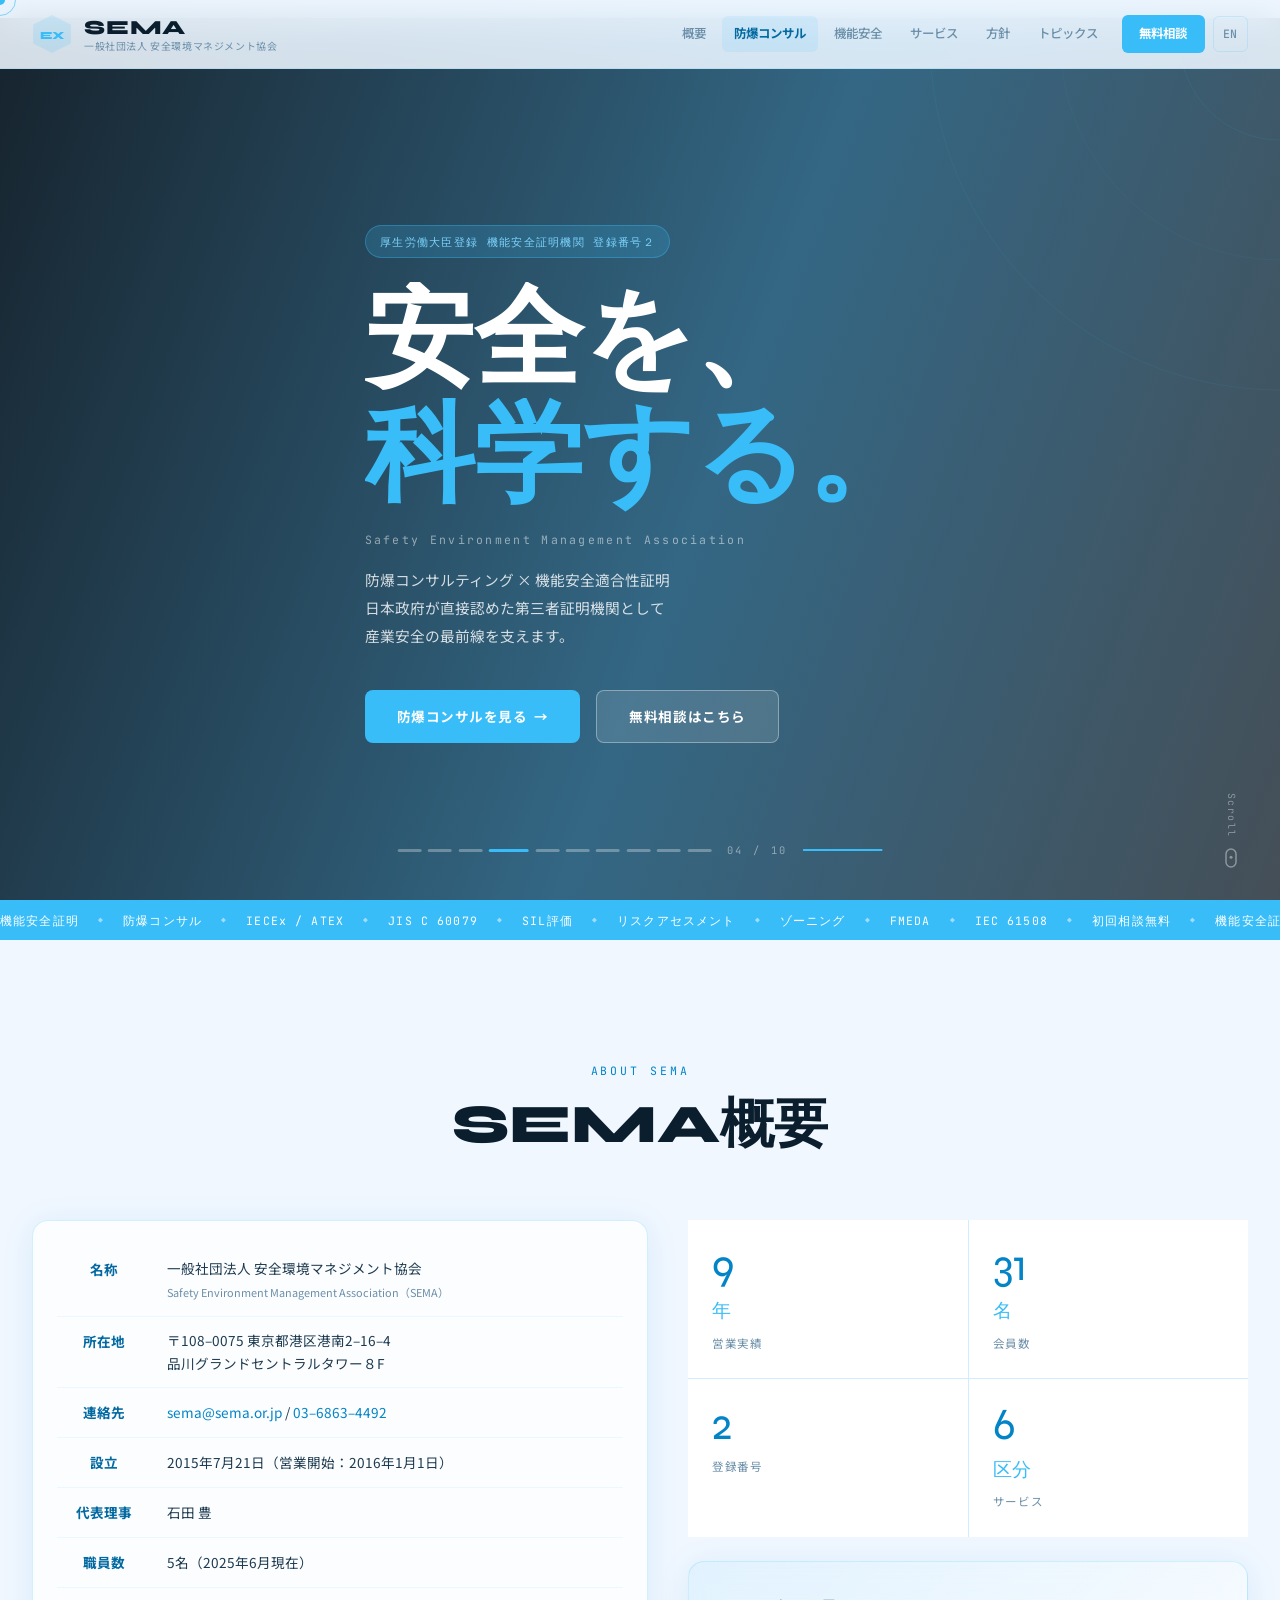
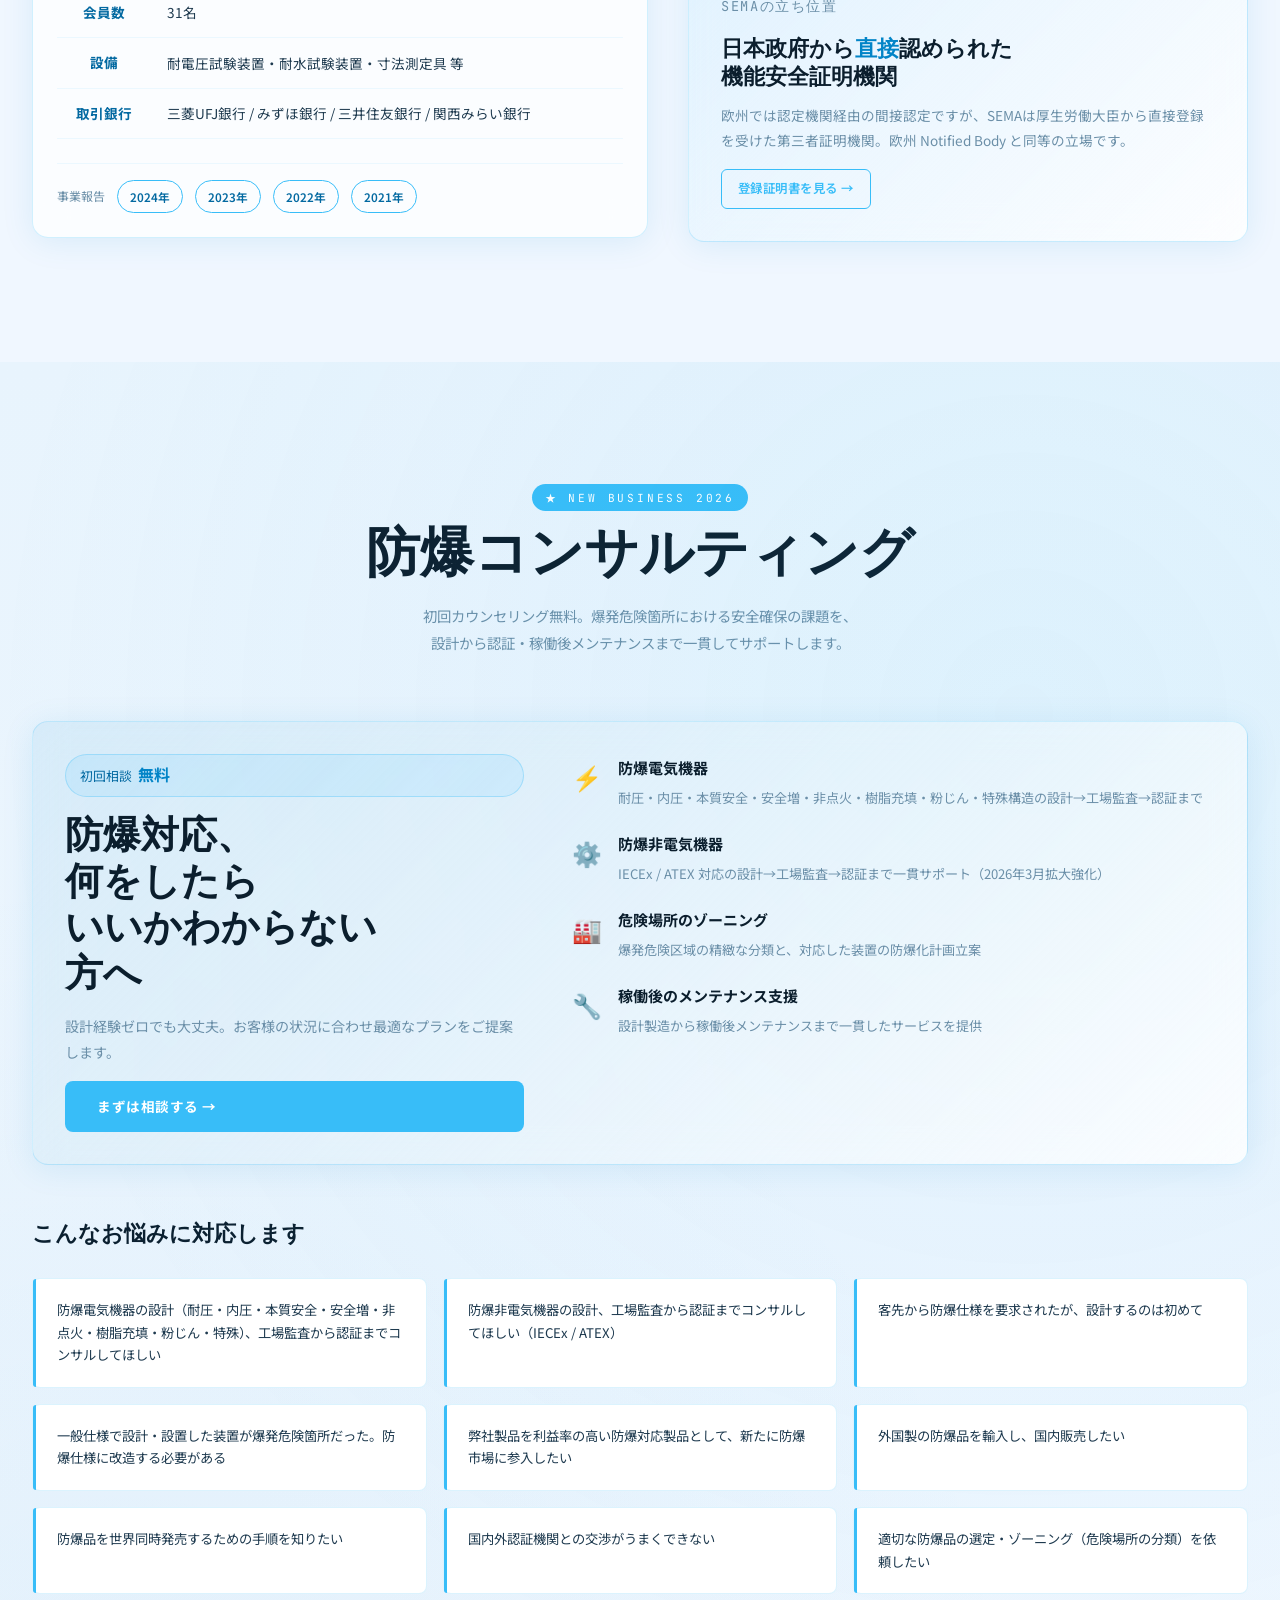
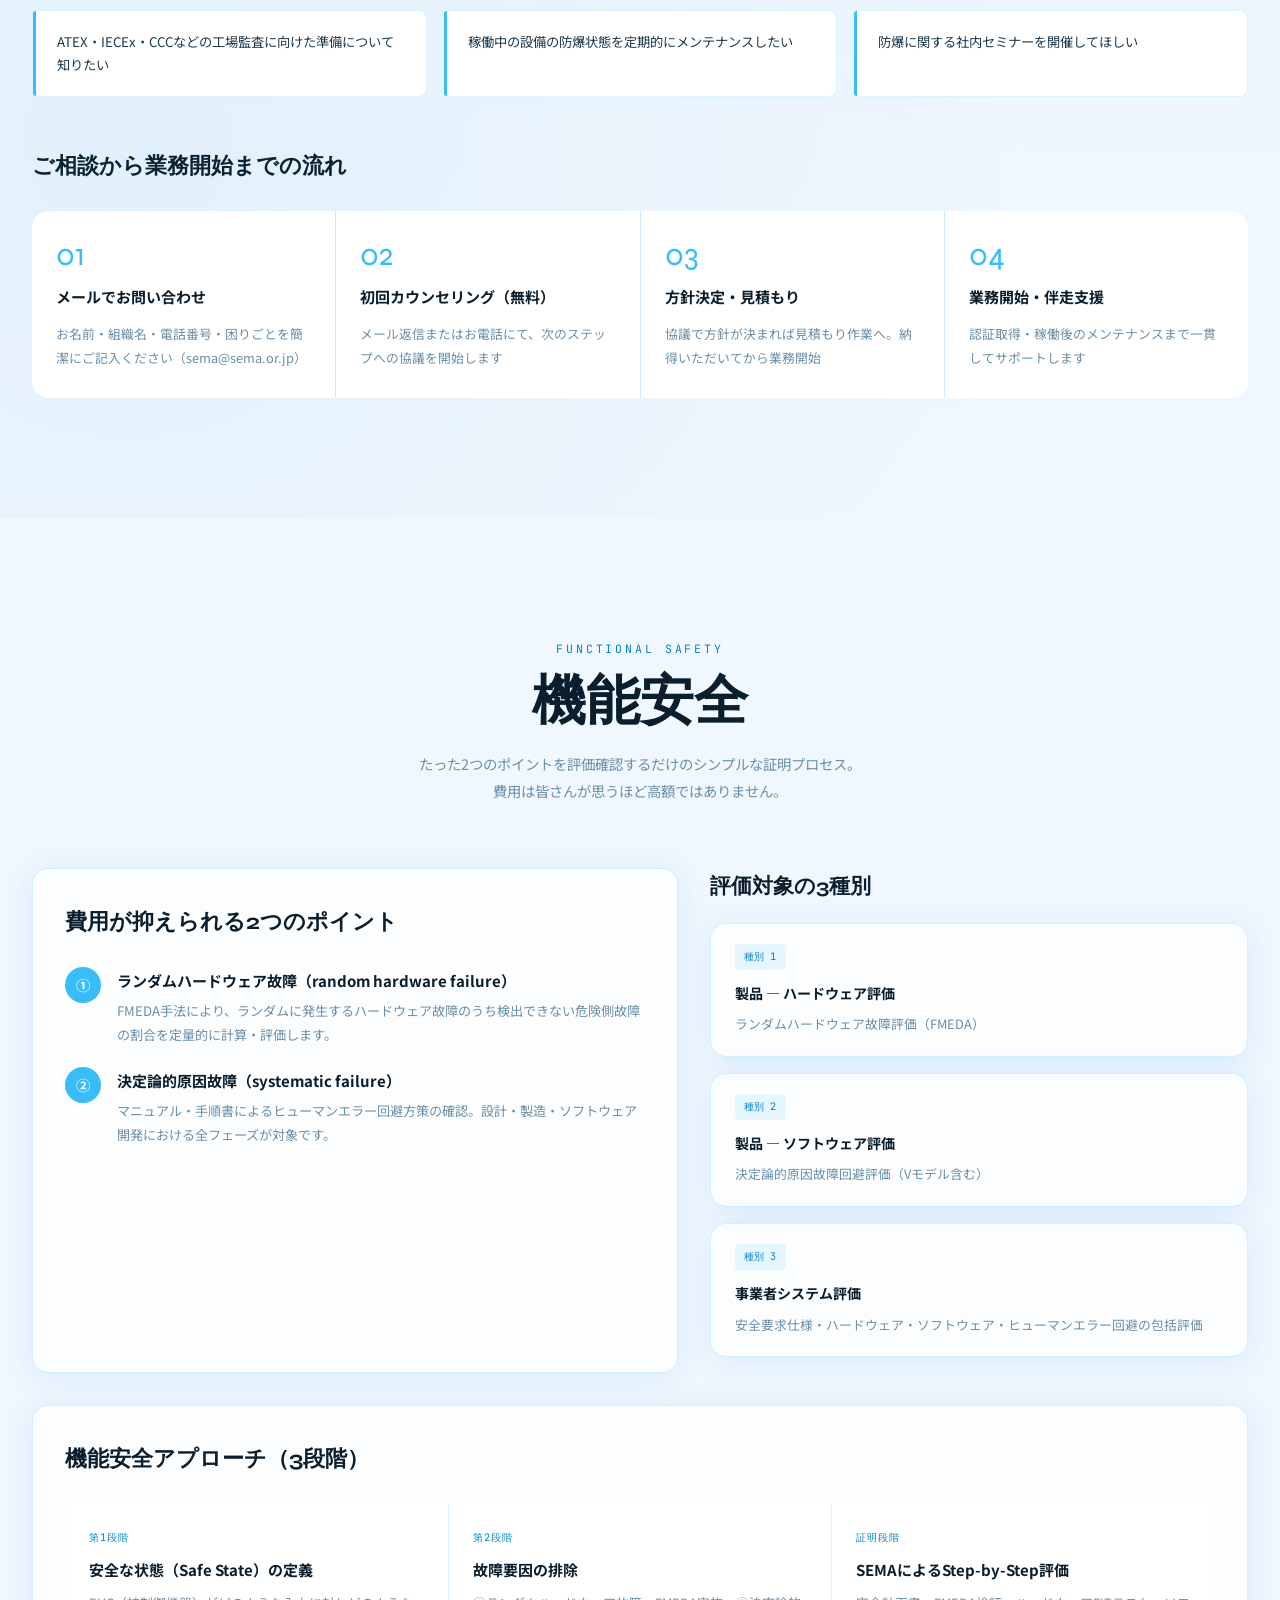
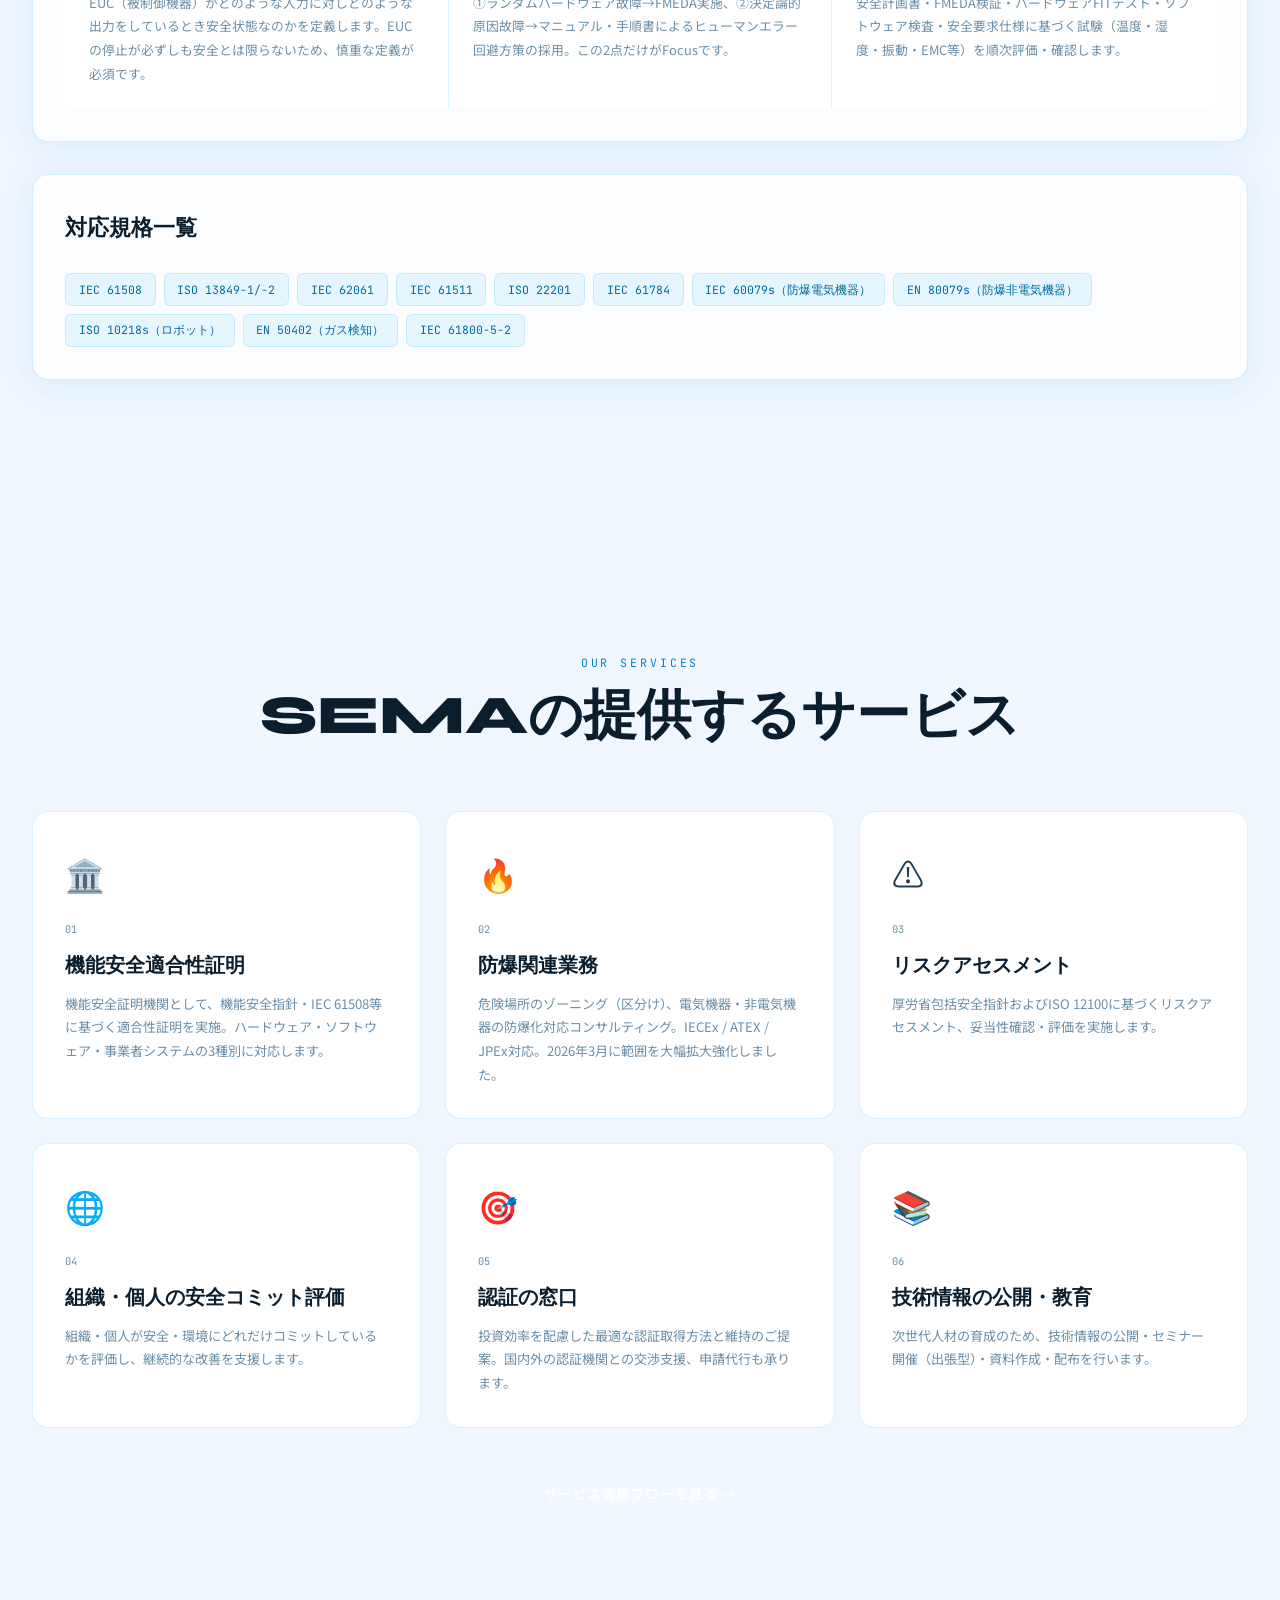
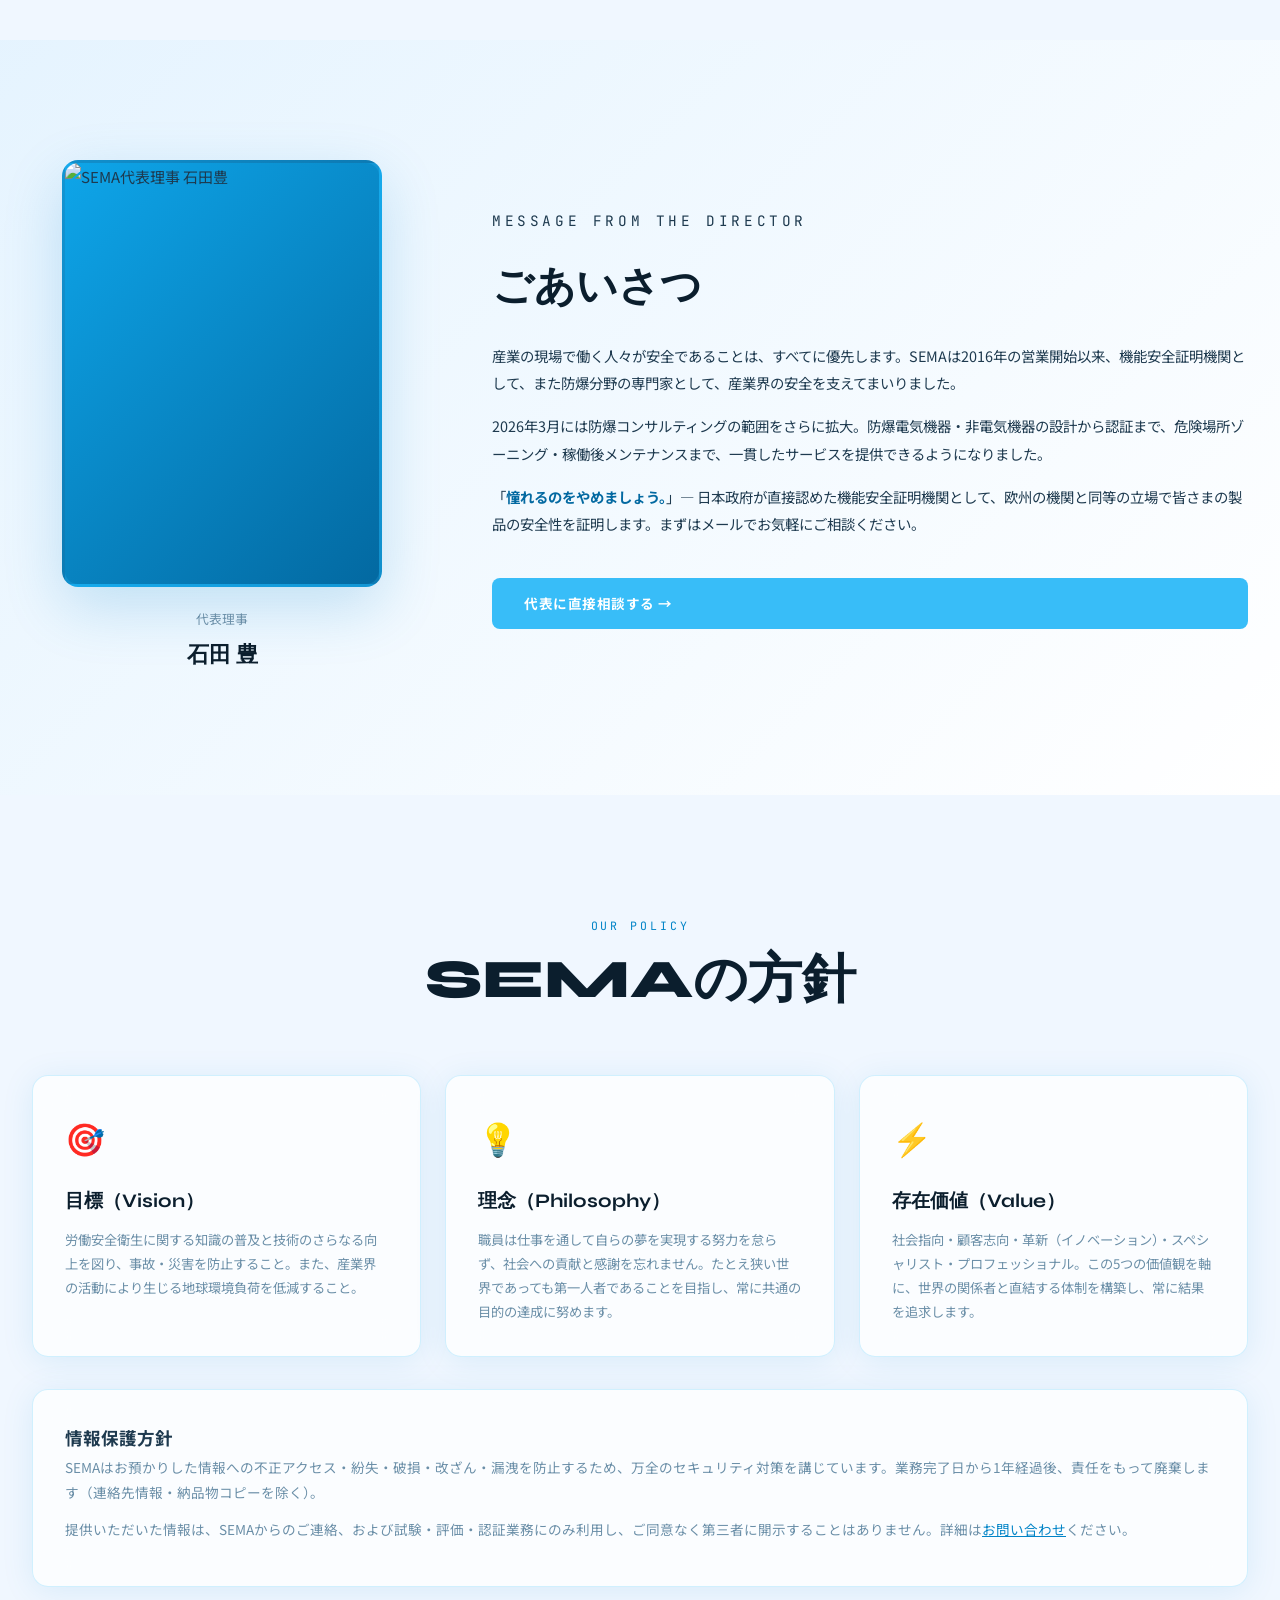
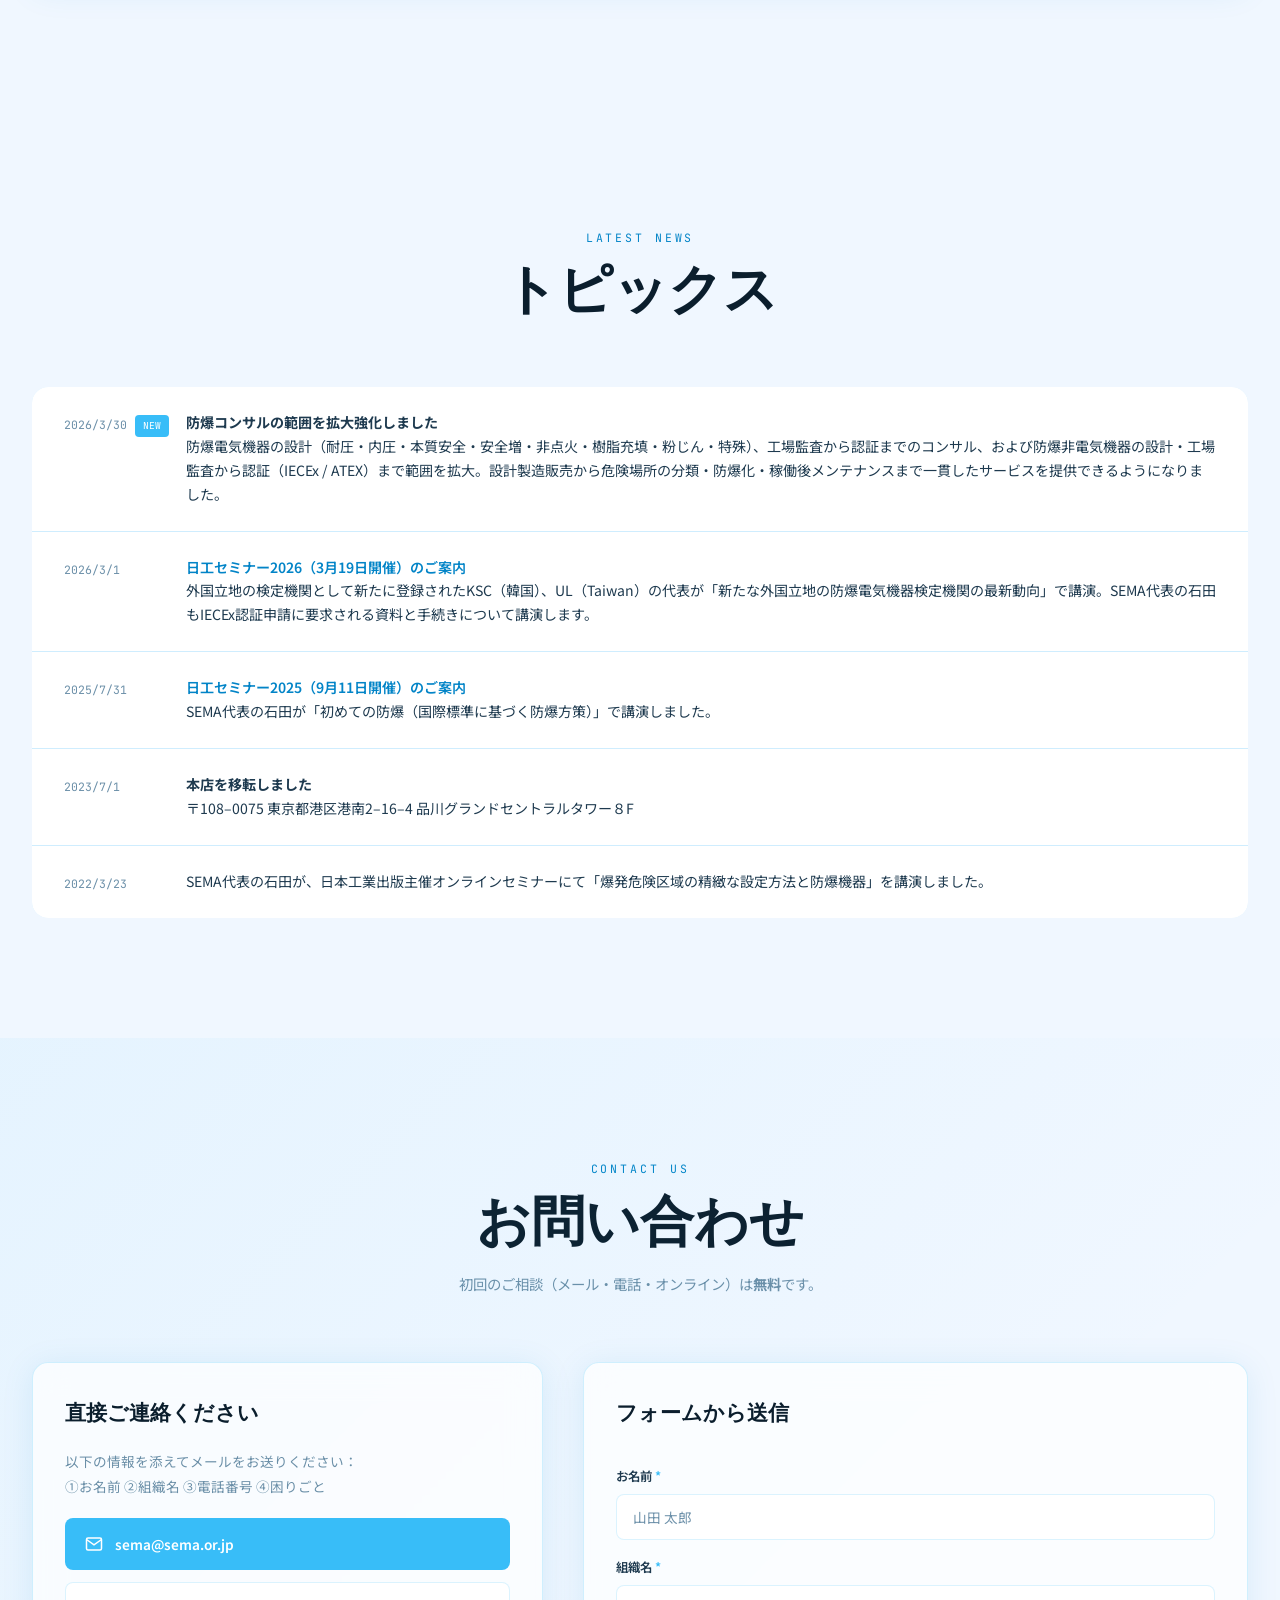
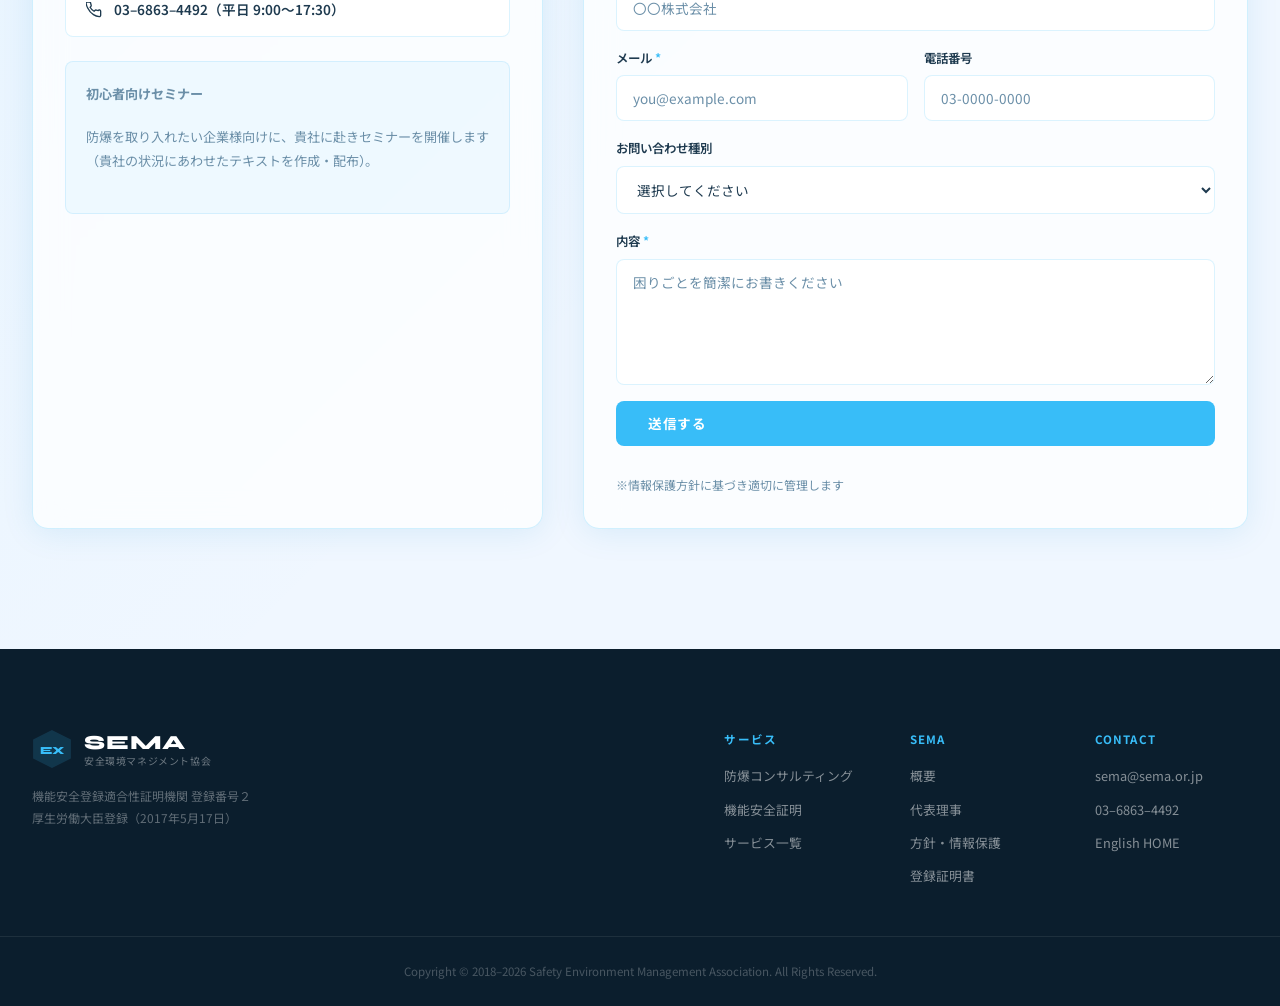
==== commit 218db99d: "Add files via upload" ====
--- a/index.html
+++ b/index.html
@@ -8,7 +8,7 @@
   <link rel="preconnect" href="https://fonts.googleapis.com" />
   <link rel="preconnect" href="https://fonts.gstatic.com" crossorigin />
   <link href="https://fonts.googleapis.com/css2?family=Syne:wght@400;600;700;800&family=Noto+Sans+JP:wght@300;400;500;700&family=JetBrains+Mono:wght@400;500&display=swap" rel="stylesheet" />
-  <link rel="stylesheet" href="style.css" />
+  <link rel="stylesheet" href="style_e.css" />
 </head>
 <body>
 
@@ -49,7 +49,7 @@
         <a href="#policy" class="nav-link">方針</a>
         <a href="#topics" class="nav-link">トピックス</a>
         <a href="#contact" class="nav-cta">無料相談</a>
-        <a href="https://sema.or.jp/english.index.html" class="nav-lang">EN</a>
+        <a href="https://sema.or.jp/english.html" class="nav-lang">EN</a>
       </nav>
       <button class="hamburger" id="hamburger" aria-label="メニュー">
         <span></span><span></span><span></span>
@@ -67,7 +67,7 @@
       <a href="#policy">SEMAの方針</a>
       <a href="#topics">トピックス</a>
       <a href="#contact">お問い合わせ</a>
-      <a href="https://sema.or.jp/english.index.html">English HOME</a>
+      <a href="https://sema.or.jp/english.html">English HOME</a>
     </nav>
   </div>
 
@@ -462,7 +462,7 @@
           <p>Contact</p>
           <a href="mailto:sema@sema.or.jp">sema@sema.or.jp</a>
           <a href="tel:0368634492">03–6863–4492</a>
-          <a href="https://sema.or.jp/english.index.html">English HOME</a>
+          <a href="https://sema.or.jp/english.html">English HOME</a>
         </div>
       </div>
     </div>
@@ -474,6 +474,6 @@
   <!-- Back to top -->
   <button class="back-top" id="backTop" aria-label="トップへ">↑</button>
 
-  <script src="script.js"></script>
+  <script src="script_e.js"></script>
 </body>
 </html>
--- a/style_e.css
+++ b/style_e.css
@@ -0,0 +1,785 @@
+/* ================================================================
+   SEMA — style.css
+   Aesthetic: Precision Industrial × Clean Modern × Sky Blue
+   Awwwards-level production CSS
+   ================================================================ */
+
+/* ── Reset & Base ─────────────────────────────────────────────── */
+*, *::before, *::after { box-sizing: border-box; margin: 0; padding: 0; }
+
+:root {
+  /* Sky Blue palette */
+  --sky:       #38bdf8;
+  --sky-light: #7dd3fc;
+  --sky-dark:  #0284c7;
+  --sky-deep:  #0369a1;
+  --sky-pale:  #e0f2fe;
+
+  /* Neutrals */
+  --bg:        #f0f7ff;
+  --bg2:       #e8f4fd;
+  --surface:   #ffffff;
+  --border:    rgba(56,189,248,.18);
+  --border2:   rgba(56,189,248,.08);
+  --dark:      #0b1e2d;
+  --dark2:     #112233;
+  --text:      #1e3a4f;
+  --muted:     #6b8fa8;
+  --white:     #ffffff;
+
+  /* Glass */
+  --glass-bg:  rgba(255,255,255,.72);
+  --glass-bdr: rgba(56,189,248,.22);
+
+  /* Fonts */
+  --ff-head:  'Syne', sans-serif;
+  --ff-body:  'Noto Sans JP', sans-serif;
+  --ff-mono:  'JetBrains Mono', monospace;
+
+  /* Spacing */
+  --section-gap: 120px;
+  --radius:  16px;
+  --radius-sm: 8px;
+
+  /* Shadow */
+  --shadow:    0 4px 32px rgba(2,132,199,.10);
+  --shadow-lg: 0 8px 56px rgba(2,132,199,.15);
+
+  /* Transitions */
+  --ease: cubic-bezier(.16,1,.3,1);
+}
+
+html { scroll-behavior: smooth; }
+
+body {
+  background: var(--bg);
+  color: var(--text);
+  font-family: var(--ff-body);
+  font-size: 15px;
+  line-height: 1.85;
+  overflow-x: hidden;
+}
+
+a { color: inherit; text-decoration: none; }
+img { display: block; max-width: 100%; }
+strong { font-weight: 700; }
+
+::selection { background: var(--sky); color: #fff; }
+
+/* ── Custom cursor (desktop only) ──────────────────────────────── */
+@media (pointer:fine) {
+  body { cursor: none; }
+  .cursor {
+    position: fixed; pointer-events: none; z-index: 9999;
+    width: 10px; height: 10px;
+    background: var(--sky); border-radius: 50%;
+    transform: translate(-50%,-50%);
+    transition: transform .1s, width .3s, height .3s;
+  }
+  .cursor-follower {
+    position: fixed; pointer-events: none; z-index: 9998;
+    width: 32px; height: 32px;
+    border: 1.5px solid var(--sky); border-radius: 50%;
+    transform: translate(-50%,-50%);
+    transition: left .18s var(--ease), top .18s var(--ease);
+    opacity: .6;
+  }
+}
+
+/* ── Loader ─────────────────────────────────────────────────────── */
+.loader {
+  position: fixed; inset: 0; z-index: 9000;
+  background: var(--dark);
+  display: flex; align-items: center; justify-content: center;
+  transition: opacity .6s, visibility .6s;
+}
+.loader.hidden { opacity: 0; visibility: hidden; }
+.loader-inner { text-align: center; }
+.loader-logo { width: 80px; height: 80px; margin: 0 auto 1.5rem; }
+.loader-bar {
+  width: 200px; height: 2px; background: rgba(255,255,255,.1);
+  border-radius: 2px; overflow: hidden; margin: 0 auto .8rem;
+}
+.loader-fill {
+  height: 100%; width: 0; background: var(--sky);
+  transition: width .05s linear;
+}
+.loader-text {
+  font-family: var(--ff-mono); font-size: .72rem;
+  color: rgba(255,255,255,.4); letter-spacing: .15em;
+}
+
+/* ── Header ─────────────────────────────────────────────────────── */
+.site-header {
+  position: fixed; top: 0; left: 0; right: 0; z-index: 500;
+  background: rgba(240,247,255,.88);
+  backdrop-filter: blur(18px) saturate(180%);
+  border-bottom: 1px solid var(--border);
+  transition: box-shadow .3s;
+}
+.site-header.scrolled { box-shadow: 0 4px 24px rgba(2,132,199,.1); }
+
+.header-inner {
+  max-width: 1280px; margin: 0 auto; padding: 0 2rem;
+  height: 68px; display: flex; align-items: center; gap: 2rem;
+}
+
+.logo { display: flex; align-items: center; gap: .75rem; flex-shrink: 0; }
+.logo-hex { width: 40px; height: 40px; }
+.logo-words { display: flex; flex-direction: column; line-height: 1.2; }
+.logo-name {
+  font-family: var(--ff-head); font-weight: 800; font-size: 1.25rem;
+  color: var(--dark); letter-spacing: .04em;
+}
+.logo-tagline { font-size: .62rem; color: var(--muted); letter-spacing: .06em; }
+
+.main-nav {
+  display: flex; align-items: center; gap: .25rem; margin-left: auto;
+}
+.nav-link {
+  font-size: .78rem; font-weight: 500; color: var(--muted);
+  padding: .4rem .75rem; border-radius: 6px;
+  transition: color .2s, background .2s;
+  white-space: nowrap;
+}
+.nav-link:hover { color: var(--sky-deep); background: rgba(56,189,248,.08); }
+.nav-link.nav-accent {
+  color: var(--sky-deep); font-weight: 700;
+  background: rgba(56,189,248,.1);
+}
+.nav-cta {
+  display: inline-block; padding: .45rem 1.1rem;
+  background: var(--sky); color: #fff; font-size: .78rem; font-weight: 700;
+  border-radius: 6px; margin-left: .5rem;
+  transition: background .2s, transform .2s;
+}
+.nav-cta:hover { background: var(--sky-deep); transform: translateY(-1px); }
+.nav-lang {
+  font-family: var(--ff-mono); font-size: .72rem; font-weight: 500;
+  color: var(--muted); padding: .4rem .6rem; border-radius: 6px;
+  border: 1px solid var(--border); margin-left: .25rem;
+  transition: color .2s, border-color .2s;
+}
+.nav-lang:hover { color: var(--sky-deep); border-color: var(--sky); }
+
+.hamburger {
+  display: none; flex-direction: column; gap: 5px;
+  background: none; border: none; cursor: pointer;
+  padding: .4rem; margin-left: auto;
+}
+.hamburger span {
+  display: block; width: 24px; height: 2px;
+  background: var(--dark); border-radius: 2px;
+  transition: transform .3s, opacity .3s;
+}
+.hamburger.open span:nth-child(1) { transform: translateY(7px) rotate(45deg); }
+.hamburger.open span:nth-child(2) { opacity: 0; }
+.hamburger.open span:nth-child(3) { transform: translateY(-7px) rotate(-45deg); }
+
+/* Mobile Nav */
+.mobile-nav {
+  position: fixed; top: 68px; left: 0; right: 0; z-index: 400;
+  background: rgba(240,247,255,.97);
+  backdrop-filter: blur(18px);
+  border-bottom: 1px solid var(--border);
+  padding: 1.5rem 2rem 2rem;
+  transform: translateY(-110%);
+  transition: transform .4s var(--ease);
+}
+.mobile-nav.open { transform: translateY(0); }
+.mobile-nav nav { display: flex; flex-direction: column; gap: .25rem; }
+.mobile-nav a {
+  display: block; padding: .75rem 1rem; border-radius: var(--radius-sm);
+  font-weight: 500; color: var(--text);
+  transition: background .2s, color .2s;
+}
+.mobile-nav a:hover { background: rgba(56,189,248,.1); color: var(--sky-deep); }
+.mnav-accent { color: var(--sky-deep) !important; font-weight: 700 !important; }
+
+/* ── Hero ─────────────────────────────────────────────────────── */
+.hero {
+  position: relative; height: 100vh; min-height: 640px;
+  display: flex; align-items: center; overflow: hidden;
+}
+.hero-slides { position: absolute; inset: 0; }
+.slide {
+  position: absolute; inset: 0;
+  background-size: cover; background-position: center;
+  opacity: 0; transition: opacity 1.4s ease;
+  transform: scale(1.04);
+}
+.slide.active {
+  opacity: 1;
+  animation: kburns 7s ease-out forwards;
+}
+@keyframes kburns {
+  from { transform: scale(1.07); }
+  to   { transform: scale(1.00); }
+}
+.hero-overlay {
+  position: absolute; inset: 0; z-index: 1;
+  /* グラデーション + 全面50%黒でトーンを50%下げる */
+  background: linear-gradient(
+    110deg,
+    rgba(11,30,45,.91) 0%,
+    rgba(3,105,161,.70) 55%,
+    rgba(11,30,45,.62) 100%
+  );
+}
+.hero-overlay::after {
+  content: '';
+  position: absolute; inset: 0;
+  background: rgba(0,0,0,.30);
+}
+.hero-geo {
+  position: absolute; right: -100px; top: -80px;
+  width: 700px; height: 700px; z-index: 1; pointer-events: none;
+}
+.hero-content {
+  position: relative; z-index: 2;
+  max-width: 1280px; margin: 0 auto; padding: 0 2rem;
+  padding-top: 68px;
+}
+.hero-eyebrow { margin-bottom: 1.5rem; }
+.tag-pill {
+  display: inline-block;
+  font-family: var(--ff-mono); font-size: .68rem; letter-spacing: .12em;
+  background: rgba(56,189,248,.18); border: 1px solid rgba(56,189,248,.35);
+  color: var(--sky-light); padding: .35rem .9rem; border-radius: 50px;
+}
+.hero-title {
+  font-family: var(--ff-head); font-weight: 800;
+  font-size: clamp(3.5rem, 8.5vw, 7.5rem); line-height: 1.06;
+  color: #fff; margin-bottom: 1rem; overflow: hidden;
+}
+.line-wrap { display: block; overflow: hidden; }
+.line-inner {
+  display: block;
+  animation: lineUp .8s var(--ease) forwards;
+  transform: translateY(100%);
+}
+.hero-title .line-wrap:nth-child(1) .line-inner { animation-delay: .4s; }
+.hero-title .line-wrap:nth-child(2) .line-inner { animation-delay: .55s; }
+.hero-title .sky .line-inner { color: var(--sky); }
+@keyframes lineUp {
+  to { transform: translateY(0); }
+}
+.hero-sub {
+  font-family: var(--ff-mono); font-size: .72rem; letter-spacing: .2em;
+  color: rgba(255,255,255,.5); margin-bottom: 1rem;
+  opacity: 0; animation: fadeIn .6s .9s forwards;
+}
+.hero-desc {
+  font-size: .92rem; color: rgba(255,255,255,.8); line-height: 1.9;
+  max-width: 480px; margin-bottom: 2.5rem;
+  opacity: 0; animation: fadeIn .6s 1s forwards;
+}
+.hero-actions {
+  display: flex; gap: 1rem; flex-wrap: wrap;
+  opacity: 0; animation: fadeIn .6s 1.1s forwards;
+}
+@keyframes fadeIn { to { opacity: 1; } }
+
+.slide-controls {
+  position: absolute; bottom: 2.5rem; left: 50%; transform: translateX(-50%);
+  z-index: 3; display: flex; align-items: center; gap: 1rem;
+}
+.slide-dots { display: flex; gap: .4rem; }
+.sdot {
+  width: 24px; height: 3px; background: rgba(255,255,255,.3);
+  border: none; cursor: pointer; border-radius: 2px;
+  transition: background .3s, width .3s;
+}
+.sdot.active { background: var(--sky); width: 40px; }
+.slide-counter {
+  font-family: var(--ff-mono); font-size: .65rem; color: rgba(255,255,255,.45);
+  letter-spacing: .15em; white-space: nowrap;
+}
+.sc-sep { margin: 0 .3em; }
+.slide-prog {
+  width: 80px; height: 2px; background: rgba(255,255,255,.15); border-radius: 2px; overflow: hidden;
+}
+.slide-prog-bar { height: 100%; width: 0; background: var(--sky); transition: width linear; }
+
+.scroll-hint {
+  position: absolute; bottom: 2rem; right: 2.5rem; z-index: 3;
+  display: flex; align-items: center; gap: .6rem;
+  font-family: var(--ff-mono); font-size: .62rem; letter-spacing: .15em;
+  color: rgba(255,255,255,.4); writing-mode: vertical-rl;
+}
+
+/* ── Buttons ─────────────────────────────────────────────────────── */
+.btn {
+  display: inline-flex; align-items: center; gap: .4rem;
+  padding: .8rem 2rem; font-family: var(--ff-body); font-weight: 700;
+  font-size: .85rem; letter-spacing: .04em; border-radius: var(--radius-sm);
+  border: none; cursor: pointer; transition: all .25s var(--ease);
+  text-decoration: none;
+}
+.btn-primary {
+  background: var(--sky); color: #fff;
+}
+.btn-primary:hover { background: var(--sky-deep); transform: translateY(-2px); box-shadow: 0 8px 24px rgba(2,132,199,.3); }
+.btn-ghost {
+  background: rgba(255,255,255,.12); color: #fff;
+  border: 1.5px solid rgba(255,255,255,.35);
+}
+.btn-ghost:hover { background: rgba(255,255,255,.22); }
+.btn-outline-sm {
+  display: inline-block; padding: .45rem 1rem; font-size: .78rem; font-weight: 600;
+  border: 1.5px solid var(--sky); color: var(--sky); border-radius: 6px;
+  transition: all .2s;
+}
+.btn-outline-sm:hover { background: var(--sky); color: #fff; }
+.btn-arrow { transition: transform .2s; }
+.btn:hover .btn-arrow { transform: translateX(4px); }
+
+/* ── Marquee ─────────────────────────────────────────────────────── */
+.marquee-wrap {
+  background: var(--sky); overflow: hidden;
+  white-space: nowrap; padding: .6rem 0;
+}
+.marquee-track { display: flex; }
+.marquee-inner {
+  display: inline-flex; align-items: center; gap: 1.2rem;
+  animation: marquee 25s linear infinite;
+  padding-right: 2rem;
+}
+@keyframes marquee { from { transform: translateX(0); } to { transform: translateX(-50%); } }
+.marquee-inner span {
+  font-family: var(--ff-mono); font-size: .72rem; letter-spacing: .1em; color: #fff;
+}
+.mdot { color: rgba(255,255,255,.5) !important; font-size: .5rem !important; }
+
+/* ── Section base ─────────────────────────────────────────────── */
+.section { padding: var(--section-gap) 0; }
+.container { max-width: 1280px; margin: 0 auto; padding: 0 2rem; }
+
+.section-header {
+  text-align: center; margin-bottom: 4rem;
+}
+.sec-eyebrow {
+  font-family: var(--ff-mono); font-size: .72rem; letter-spacing: .25em;
+  text-transform: uppercase; color: var(--sky-dark); margin-bottom: .75rem;
+}
+.new-badge {
+  display: inline-block; background: var(--sky); color: #fff;
+  padding: .2rem .8rem; border-radius: 50px; font-size: .7rem;
+}
+.sec-title {
+  font-family: var(--ff-head); font-weight: 800;
+  font-size: clamp(2rem, 4.5vw, 3.4rem); color: var(--dark);
+  line-height: 1.15; margin-bottom: 1rem;
+}
+.sec-desc { color: var(--muted); font-size: .9rem; line-height: 1.9; max-width: 680px; margin: 0 auto; }
+
+/* Glass card */
+.glass-card {
+  background: var(--glass-bg);
+  border: 1px solid var(--glass-bdr);
+  border-radius: var(--radius);
+  backdrop-filter: blur(16px);
+  box-shadow: var(--shadow);
+  padding: 2rem;
+}
+
+.sub-heading {
+  font-family: var(--ff-head); font-size: 1.4rem; font-weight: 700;
+  color: var(--dark); margin: 3rem 0 1.5rem;
+}
+
+/* ── About ─────────────────────────────────────────────────────── */
+.about-grid {
+  display: grid; grid-template-columns: 1.1fr 1fr; gap: 2.5rem; align-items: start;
+}
+.about-table-card { padding: 1.5rem; }
+
+.info-table { width: 100%; border-collapse: collapse; font-size: .85rem; }
+.info-table tr { border-bottom: 1px solid var(--border2); }
+.info-table th {
+  padding: .75rem 1rem .75rem 0; font-weight: 700; color: var(--sky-deep);
+  white-space: nowrap; width: 110px; vertical-align: top;
+}
+.info-table td { padding: .75rem 0; color: var(--text); line-height: 1.7; }
+.info-table a { color: var(--sky-dark); }
+.info-table a:hover { text-decoration: underline; }
+.info-table small { color: var(--muted); font-size: .8em; }
+
+.reports-row {
+  display: flex; align-items: center; gap: .75rem; flex-wrap: wrap;
+  margin-top: 1.5rem; padding-top: 1rem; border-top: 1px solid var(--border2);
+}
+.reports-label { font-size: .75rem; color: var(--muted); }
+.report-chip {
+  padding: .3rem .75rem; border: 1px solid var(--sky); color: var(--sky-deep);
+  border-radius: 50px; font-size: .73rem; font-weight: 600;
+  transition: background .2s, color .2s;
+}
+.report-chip:hover { background: var(--sky); color: #fff; }
+
+.about-right { display: flex; flex-direction: column; gap: 1.5rem; }
+
+.stats-grid { display: grid; grid-template-columns: 1fr 1fr; gap: 1px; background: var(--border); }
+.stat-card {
+  background: #fff; padding: 1.5rem;
+  display: flex; flex-direction: column; gap: .25rem;
+}
+.stat-num {
+  font-family: var(--ff-head); font-size: 2.8rem; color: var(--sky-dark); line-height: 1;
+}
+.stat-unit { font-family: var(--ff-head); font-size: 1.2rem; color: var(--sky); }
+.stat-label { font-size: .72rem; color: var(--muted); letter-spacing: .06em; }
+
+.position-card { background: linear-gradient(135deg, rgba(56,189,248,.08), rgba(255,255,255,.8)); }
+.pos-badge {
+  font-family: var(--ff-mono); font-size: .68rem; color: var(--sky-dark);
+  letter-spacing: .12em; margin-bottom: .75rem;
+}
+.position-card h3 { font-family: var(--ff-head); font-size: 1.35rem; color: var(--dark); margin-bottom: .75rem; line-height: 1.3; }
+.position-card h3 em { color: var(--sky-dark); font-style: normal; }
+.position-card p { font-size: .85rem; color: var(--muted); margin-bottom: 1rem; }
+
+/* ── Ex Consulting ─────────────────────────────────────────────── */
+.ex-section {
+  background: linear-gradient(180deg, var(--bg2) 0%, var(--bg) 100%);
+  position: relative; overflow: hidden;
+}
+.ex-bg-pattern {
+  position: absolute; inset: 0; pointer-events: none;
+  background-image:
+    radial-gradient(circle at 80% 20%, rgba(56,189,248,.07) 0%, transparent 60%),
+    radial-gradient(circle at 10% 80%, rgba(2,132,199,.05) 0%, transparent 50%);
+}
+.ex-banner {
+  display: grid; grid-template-columns: 1fr 1.4fr; gap: 3rem;
+  align-items: start; margin-bottom: 1rem;
+  background: linear-gradient(135deg, rgba(2,132,199,.08), rgba(255,255,255,.8));
+}
+.ex-banner-left { display: flex; flex-direction: column; gap: 1rem; }
+.free-badge {
+  display: inline-flex; align-items: baseline; gap: .4rem;
+  font-size: .8rem; background: rgba(56,189,248,.1);
+  border: 1px solid rgba(56,189,248,.3); color: var(--sky-deep);
+  padding: .35rem .85rem; border-radius: 50px;
+}
+.free-badge strong { font-size: 1rem; color: var(--sky-dark); }
+.ex-banner-left h3 {
+  font-family: var(--ff-head); font-size: clamp(1.6rem,3vw,2.5rem); color: var(--dark);
+  line-height: 1.2;
+}
+.ex-banner-left p { font-size: .88rem; color: var(--muted); }
+
+.ex-banner-right { display: flex; flex-direction: column; gap: 1.25rem; }
+.ex-scope-item { display: flex; gap: 1rem; align-items: flex-start; }
+.ex-icon { font-size: 1.5rem; flex-shrink: 0; margin-top: .1rem; }
+.ex-scope-item strong { display: block; color: var(--dark); margin-bottom: .25rem; font-weight: 700; }
+.ex-scope-item p { font-size: .82rem; color: var(--muted); }
+
+.ex-cases-grid {
+  display: grid; grid-template-columns: repeat(3, 1fr); gap: 1rem;
+}
+.ex-case-card {
+  background: #fff; border: 1px solid var(--border);
+  border-radius: var(--radius-sm); padding: 1.25rem;
+  font-size: .83rem; color: var(--text); line-height: 1.7;
+  transition: border-color .2s, box-shadow .2s;
+  position: relative; padding-left: 1.5rem;
+}
+.ex-case-card::before {
+  content: '';
+  position: absolute; left: 0; top: 0; bottom: 0;
+  width: 3px; background: var(--sky); border-radius: 3px 0 0 3px;
+}
+.ex-case-card:hover { border-color: var(--sky); box-shadow: var(--shadow); }
+
+.ex-flow {
+  display: grid; grid-template-columns: repeat(4,1fr); gap: 1px;
+  background: var(--border); border-radius: var(--radius); overflow: hidden;
+}
+.ex-flow-step {
+  background: #fff; padding: 1.75rem 1.5rem;
+  display: flex; flex-direction: column; gap: .75rem;
+}
+.flow-num {
+  font-family: var(--ff-head); font-size: 2rem; color: var(--sky);
+  line-height: 1;
+}
+.ex-flow-step strong { font-weight: 700; color: var(--dark); }
+.ex-flow-step p { font-size: .8rem; color: var(--muted); }
+
+/* ── Functional Safety ─────────────────────────────────────────── */
+.fs-section { background: var(--bg); }
+.fs-grid { display: grid; grid-template-columns: 1.2fr 1fr; gap: 2rem; margin-bottom: 2rem; }
+.fs-main h3 { font-family: var(--ff-head); font-size: 1.4rem; color: var(--dark); margin-bottom: 1.5rem; }
+.fs-point { display: flex; gap: 1rem; margin-bottom: 1.25rem; }
+.fs-num {
+  width: 36px; height: 36px; border-radius: 50%;
+  background: var(--sky); color: #fff;
+  display: flex; align-items: center; justify-content: center;
+  font-weight: 700; font-size: .9rem; flex-shrink: 0;
+}
+.fs-point strong { display: block; margin-bottom: .25rem; color: var(--dark); }
+.fs-point p { font-size: .82rem; color: var(--muted); }
+
+.fs-types h3 { font-family: var(--ff-head); font-size: 1.3rem; color: var(--dark); margin-bottom: 1rem; }
+.fs-type-card { display: flex; flex-direction: column; gap: .4rem; margin-bottom: 1rem; padding: 1.25rem 1.5rem; }
+.fst-badge {
+  font-family: var(--ff-mono); font-size: .65rem; color: var(--sky-dark);
+  background: rgba(56,189,248,.1); padding: .2rem .6rem; border-radius: 4px;
+  display: inline-block; width: fit-content; margin-bottom: .25rem;
+}
+.fs-type-card strong { color: var(--dark); font-size: .88rem; }
+.fs-type-card p { font-size: .8rem; color: var(--muted); }
+
+.fs-steps-card, .fs-standards-card { margin-bottom: 2rem; }
+.fs-steps-card h3, .fs-standards-card h3 {
+  font-family: var(--ff-head); font-size: 1.4rem; color: var(--dark); margin-bottom: 1.5rem;
+}
+.fs-approach { display: grid; grid-template-columns: repeat(3,1fr); gap: 1px; background: var(--border); }
+.fs-step { background: #fff; padding: 1.5rem; }
+.fs-step-head {
+  font-family: var(--ff-mono); font-size: .65rem; color: var(--sky-dark);
+  letter-spacing: .1em; margin-bottom: .6rem;
+}
+.fs-step strong { display: block; margin-bottom: .4rem; color: var(--dark); }
+.fs-step p { font-size: .8rem; color: var(--muted); }
+
+.standards-grid { display: flex; flex-wrap: wrap; gap: .5rem; }
+.std-badge {
+  font-family: var(--ff-mono); font-size: .72rem;
+  background: rgba(56,189,248,.1); color: var(--sky-deep);
+  border: 1px solid rgba(56,189,248,.2); padding: .3rem .8rem; border-radius: 6px;
+}
+
+/* ── Services ─────────────────────────────────────────────────── */
+.services-grid {
+  display: grid; grid-template-columns: repeat(3,1fr); gap: 1.5rem;
+}
+.svc-card {
+  background: #fff; border: 1px solid var(--border);
+  border-radius: var(--radius); padding: 2rem;
+  transition: transform .3s var(--ease), box-shadow .3s;
+  position: relative; overflow: hidden;
+}
+.svc-card::after {
+  content: '';
+  position: absolute; top: 0; left: 0; right: 0; height: 3px;
+  background: linear-gradient(90deg, var(--sky), var(--sky-deep));
+  transform: scaleX(0); transform-origin: left;
+  transition: transform .35s var(--ease);
+}
+.svc-card:hover { transform: translateY(-5px); box-shadow: var(--shadow-lg); }
+.svc-card:hover::after { transform: scaleX(1); }
+.svc-icon { font-size: 2rem; margin-bottom: 1rem; }
+.svc-num {
+  font-family: var(--ff-mono); font-size: .65rem; color: var(--muted); margin-bottom: .5rem;
+}
+.svc-card h3 { font-family: var(--ff-head); font-size: 1.25rem; color: var(--dark); margin-bottom: .5rem; }
+.svc-card p { font-size: .82rem; color: var(--muted); line-height: 1.8; }
+.text-center { text-align: center; }
+
+/* ── President ─────────────────────────────────────────────────── */
+.president-section {
+  background: linear-gradient(135deg, rgba(56,189,248,.06) 0%, #fff 100%);
+}
+.president-grid { display: grid; grid-template-columns: 380px 1fr; gap: 5rem; align-items: center; }
+.president-visual { display: flex; flex-direction: column; align-items: center; gap: 1.25rem; }
+.pres-frame {
+  width: 100%; max-width: 320px; aspect-ratio: 3/4;
+  border-radius: var(--radius); overflow: hidden;
+  box-shadow: 0 20px 60px rgba(2,132,199,.2);
+  border: 3px solid rgba(56,189,248,.2);
+}
+.pres-frame img { width: 100%; height: 100%; object-fit: cover; object-position: top; }
+.pres-caption {
+  display: flex; flex-direction: column; text-align: center; gap: .2rem;
+}
+.pres-caption span { font-size: .8rem; color: var(--muted); }
+.pres-caption strong { font-family: var(--ff-head); font-size: 1.4rem; color: var(--dark); }
+
+.president-text { display: flex; flex-direction: column; gap: 1rem; }
+.president-text p { font-size: .9rem; color: var(--text); line-height: 1.9; }
+.president-text em { color: var(--sky-deep); font-style: normal; font-weight: 700; }
+
+/* ── Policy ─────────────────────────────────────────────────────── */
+.policy-grid { display: grid; grid-template-columns: repeat(3,1fr); gap: 1.5rem; }
+.policy-card { transition: transform .3s; }
+.policy-card:hover { transform: translateY(-4px); }
+.policy-icon { font-size: 2rem; margin-bottom: 1rem; }
+.policy-card h3 { font-family: var(--ff-head); font-size: 1.2rem; color: var(--dark); margin-bottom: .6rem; }
+.policy-card p { font-size: .83rem; color: var(--muted); line-height: 1.8; }
+.policy-card ul { font-size: .83rem; color: var(--muted); list-style: none; display: flex; flex-direction: column; gap: .4rem; }
+.policy-card ul li::before { content: '— '; color: var(--sky); }
+.privacy-card p { font-size: .85rem; color: var(--muted); margin-bottom: .75rem; }
+.privacy-card a { color: var(--sky-dark); text-decoration: underline; }
+
+/* ── Topics ─────────────────────────────────────────────────────── */
+.topics-list { display: flex; flex-direction: column; gap: 1px; background: var(--border); border-radius: var(--radius); overflow: hidden; }
+.topic-item {
+  background: #fff; padding: 1.5rem 2rem;
+  display: flex; gap: 2rem; align-items: flex-start;
+  transition: background .2s;
+}
+.topic-item:hover { background: rgba(56,189,248,.04); }
+.topic-date { font-family: var(--ff-mono); font-size: .72rem; color: var(--muted); white-space: nowrap; padding-top: .2rem; min-width: 90px; }
+.topic-new {
+  display: inline-block; background: var(--sky); color: #fff;
+  font-size: .6rem; padding: .15rem .5rem; border-radius: 4px; margin-left: .5rem; vertical-align: middle;
+}
+.topic-text { font-size: .88rem; color: var(--text); line-height: 1.7; }
+.topic-text a { color: var(--sky-dark); font-weight: 600; }
+.topic-text a:hover { text-decoration: underline; }
+
+/* ── Contact ─────────────────────────────────────────────────────── */
+.contact-section { position: relative; overflow: hidden; }
+.contact-bg {
+  position: absolute; inset: 0;
+  background: linear-gradient(135deg, rgba(56,189,248,.06) 0%, rgba(240,247,255,0) 60%);
+  pointer-events: none;
+}
+.contact-grid { display: grid; grid-template-columns: 1fr 1.3fr; gap: 2.5rem; position: relative; }
+.contact-info h3, .contact-form h3 {
+  font-family: var(--ff-head); font-size: 1.3rem; color: var(--dark); margin-bottom: 1rem;
+}
+.contact-info p { font-size: .85rem; color: var(--muted); margin-bottom: 1.25rem; line-height: 1.8; }
+.contact-btn {
+  display: flex; align-items: center; gap: .75rem;
+  padding: .85rem 1.25rem; border-radius: var(--radius-sm);
+  font-weight: 600; font-size: .85rem;
+  transition: transform .2s, box-shadow .2s;
+  margin-bottom: .75rem;
+}
+.contact-btn:hover { transform: translateY(-2px); box-shadow: var(--shadow); }
+.mail-btn { background: var(--sky); color: #fff; }
+.tel-btn { background: #fff; color: var(--text); border: 1px solid var(--border); }
+.seminar-box { margin-top: 1.5rem; padding: 1.25rem; background: rgba(56,189,248,.06); border-radius: var(--radius-sm); border: 1px solid rgba(56,189,248,.15); }
+.seminar-label { font-weight: 700; color: var(--sky-deep); font-size: .82rem; margin-bottom: .5rem; }
+.seminar-box p { font-size: .82rem; color: var(--muted); }
+
+.contact-form { display: flex; flex-direction: column; gap: 1rem; }
+.fg { display: flex; flex-direction: column; gap: .35rem; }
+.fg label { font-size: .78rem; font-weight: 600; color: var(--text); }
+.req { color: var(--sky); }
+.fg input, .fg select, .fg textarea {
+  background: #fff; border: 1.5px solid var(--border);
+  border-radius: var(--radius-sm); padding: .75rem 1rem;
+  font-family: var(--ff-body); font-size: .85rem; color: var(--text);
+  outline: none; transition: border-color .2s, box-shadow .2s; width: 100%;
+}
+.fg input:focus, .fg select:focus, .fg textarea:focus {
+  border-color: var(--sky); box-shadow: 0 0 0 3px rgba(56,189,248,.12);
+}
+.fg input::placeholder, .fg textarea::placeholder { color: var(--muted); }
+.fg textarea { resize: vertical; }
+.form-row2 { display: grid; grid-template-columns: 1fr 1fr; gap: 1rem; }
+
+/* ── Footer ─────────────────────────────────────────────────────── */
+.site-footer {
+  background: var(--dark); color: rgba(255,255,255,.65);
+  padding: 5rem 0 0;
+}
+.footer-inner {
+  display: grid; grid-template-columns: 1.2fr 1fr; gap: 4rem;
+  align-items: start; padding-bottom: 3rem;
+}
+.footer-brand .logo { margin-bottom: 1rem; }
+.footer-brand .logo .logo-name { color: #fff; }
+.footer-brand .logo .logo-tagline { color: rgba(255,255,255,.4); }
+.footer-reg { font-size: .75rem; color: rgba(255,255,255,.35); line-height: 1.8; }
+.footer-links { display: grid; grid-template-columns: repeat(3,1fr); gap: 2rem; }
+.footer-col { display: flex; flex-direction: column; gap: .6rem; }
+.footer-col p { font-size: .72rem; font-weight: 700; color: var(--sky); letter-spacing: .1em; text-transform: uppercase; margin-bottom: .25rem; }
+.footer-col a { font-size: .8rem; color: rgba(255,255,255,.5); transition: color .2s; }
+.footer-col a:hover { color: var(--sky-light); }
+.footer-bottom {
+  border-top: 1px solid rgba(255,255,255,.08);
+  padding: 1.5rem 2rem; text-align: center;
+  font-size: .72rem; color: rgba(255,255,255,.25);
+}
+
+/* ── Back to top ─────────────────────────────────────────────────── */
+.back-top {
+  position: fixed; bottom: 2rem; right: 2rem; z-index: 200;
+  width: 44px; height: 44px; border-radius: 50%;
+  background: var(--sky); color: #fff;
+  border: none; cursor: pointer; font-size: 1rem;
+  display: flex; align-items: center; justify-content: center;
+  box-shadow: 0 4px 16px rgba(2,132,199,.3);
+  opacity: 0; pointer-events: none;
+  transition: opacity .3s, transform .3s;
+}
+.back-top.visible { opacity: 1; pointer-events: auto; }
+.back-top:hover { transform: translateY(-3px); }
+
+/* ── Reveal animations ─────────────────────────────────────────── */
+.reveal {
+  opacity: 0; transform: translateY(30px);
+  transition: opacity .7s var(--ease), transform .7s var(--ease);
+}
+.reveal.in { opacity: 1; transform: translateY(0); }
+
+/* ── Logo image ─────────────────────────────────────────────────── */
+.logo-img {
+  height: 44px; width: auto; max-width: 160px;
+  object-fit: contain; display: block;
+}
+.logo-img-footer {
+  height: 48px; max-width: 180px;
+  /* フッターの暗背景でも視認できるよう明度調整 */
+  filter: brightness(0) invert(1);
+}
+/* ロゴ画像が読み込まれたときはテキストフォールバックを隠す */
+.logo-fallback { display: none; }
+
+/* ── Responsive ─────────────────────────────────────────────────── */
+@media (max-width: 1100px) {
+  .about-grid { grid-template-columns: 1fr; }
+  .president-grid { grid-template-columns: 280px 1fr; gap: 3rem; }
+  .services-grid { grid-template-columns: repeat(2,1fr); }
+  .policy-grid { grid-template-columns: repeat(2,1fr); }
+  .fs-grid { grid-template-columns: 1fr; }
+  .fs-approach { grid-template-columns: 1fr; gap: 1px; }
+}
+
+@media (max-width: 900px) {
+  :root { --section-gap: 80px; }
+  .main-nav { display: none; }
+  .hamburger { display: flex; }
+  .ex-banner { grid-template-columns: 1fr; }
+  .ex-cases-grid { grid-template-columns: repeat(2,1fr); }
+  .ex-flow { grid-template-columns: repeat(2,1fr); }
+  .contact-grid { grid-template-columns: 1fr; }
+  .footer-inner { grid-template-columns: 1fr; gap: 2rem; }
+  .footer-links { grid-template-columns: repeat(2,1fr); }
+  .president-grid { grid-template-columns: 1fr; }
+  .pres-frame { max-width: 240px; }
+}
+
+@media (max-width: 640px) {
+  :root { --section-gap: 64px; }
+  .hero { min-height: 100dvh; }
+  /* スマホ: 画像全体が見えるようcontainに変更 */
+  .slide {
+    background-size: contain;
+    background-repeat: no-repeat;
+    background-position: center center;
+  }
+  .hero-title { font-size: 3rem; }
+  .hero-actions { flex-direction: column; }
+  .hero-actions .btn { width: 100%; justify-content: center; }
+  .slide-controls { gap: .6rem; }
+  .slide-prog { display: none; }
+  .ex-cases-grid { grid-template-columns: 1fr; }
+  .ex-flow { grid-template-columns: 1fr; }
+  .services-grid { grid-template-columns: 1fr; }
+  .stats-grid { grid-template-columns: 1fr 1fr; }
+  .policy-grid { grid-template-columns: 1fr; }
+  .form-row2 { grid-template-columns: 1fr; }
+  .footer-links { grid-template-columns: 1fr; }
+  .header-inner { padding: 0 1rem; }
+  .container { padding: 0 1.25rem; }
+  .glass-card { padding: 1.25rem; }
+  .info-table th { width: 80px; font-size: .78rem; }
+  .info-table td { font-size: .78rem; }
+  .logo-img { height: 36px; max-width: 130px; }
+}
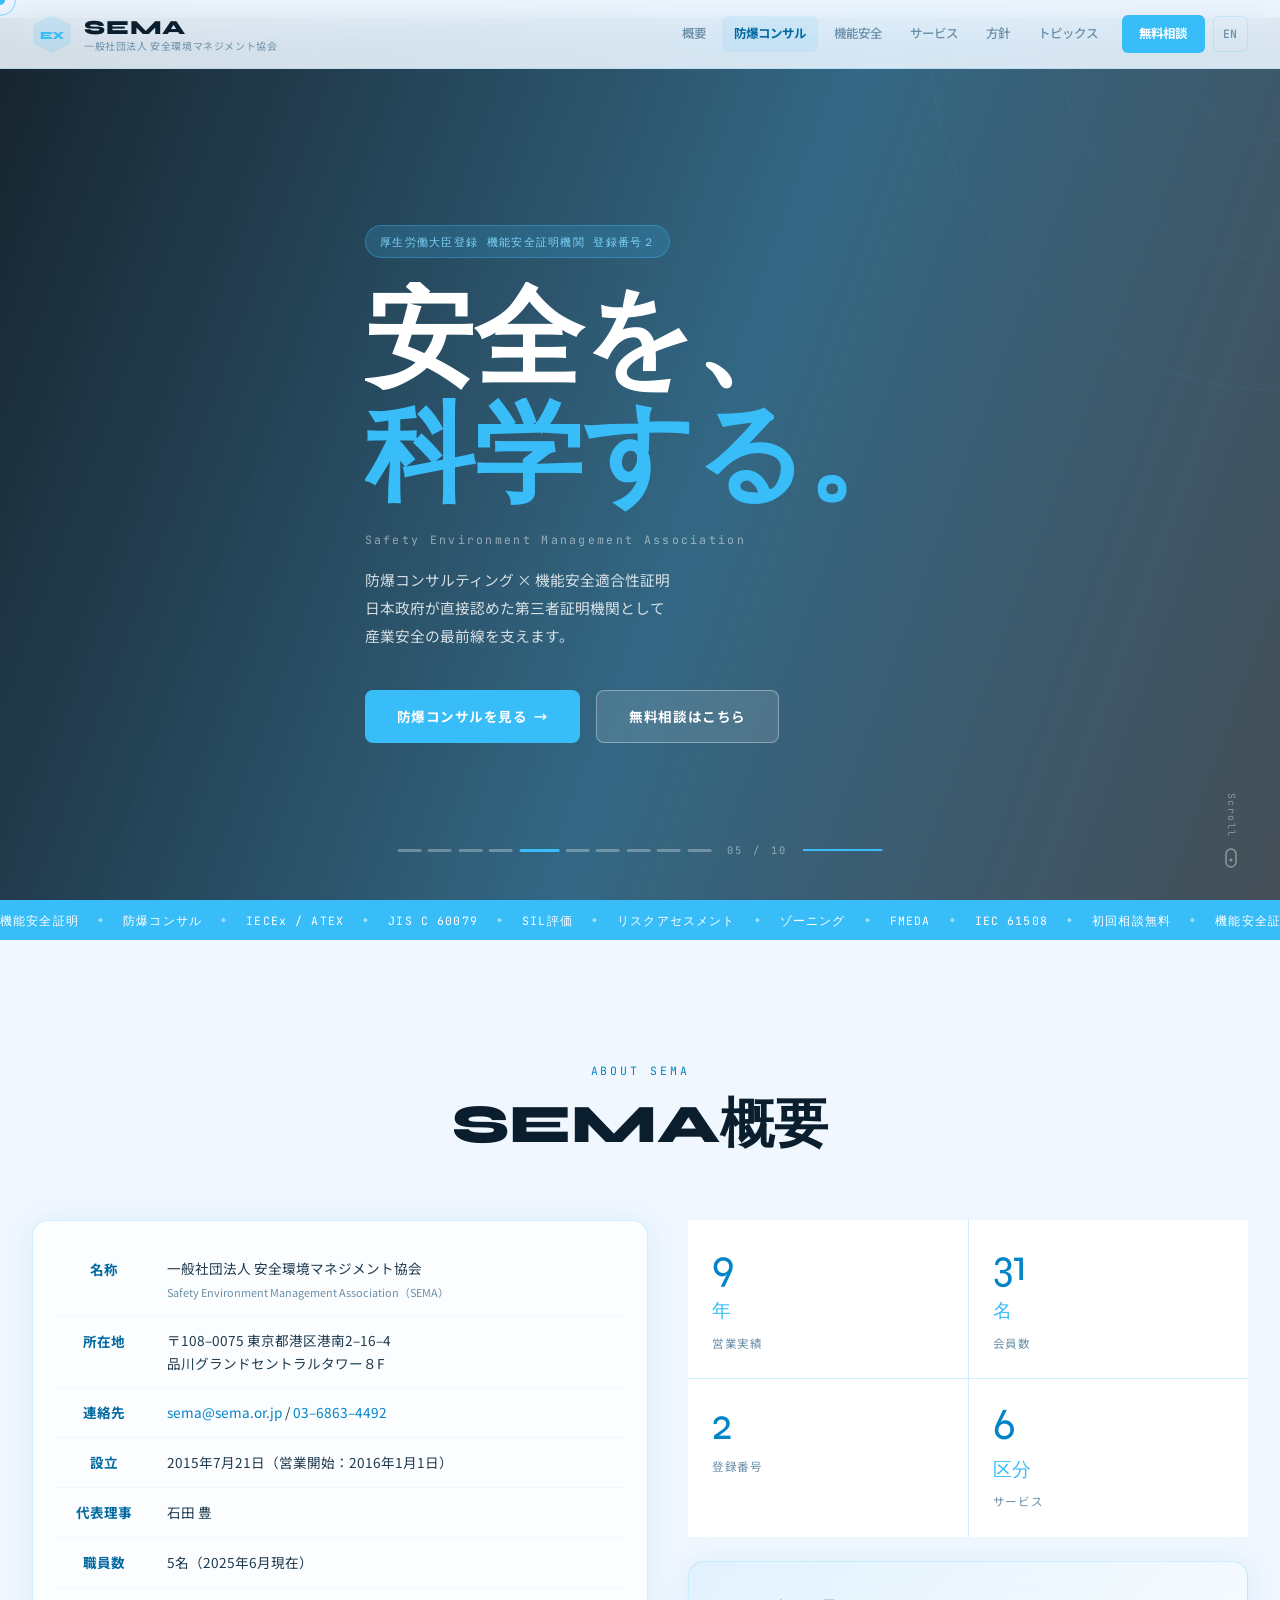
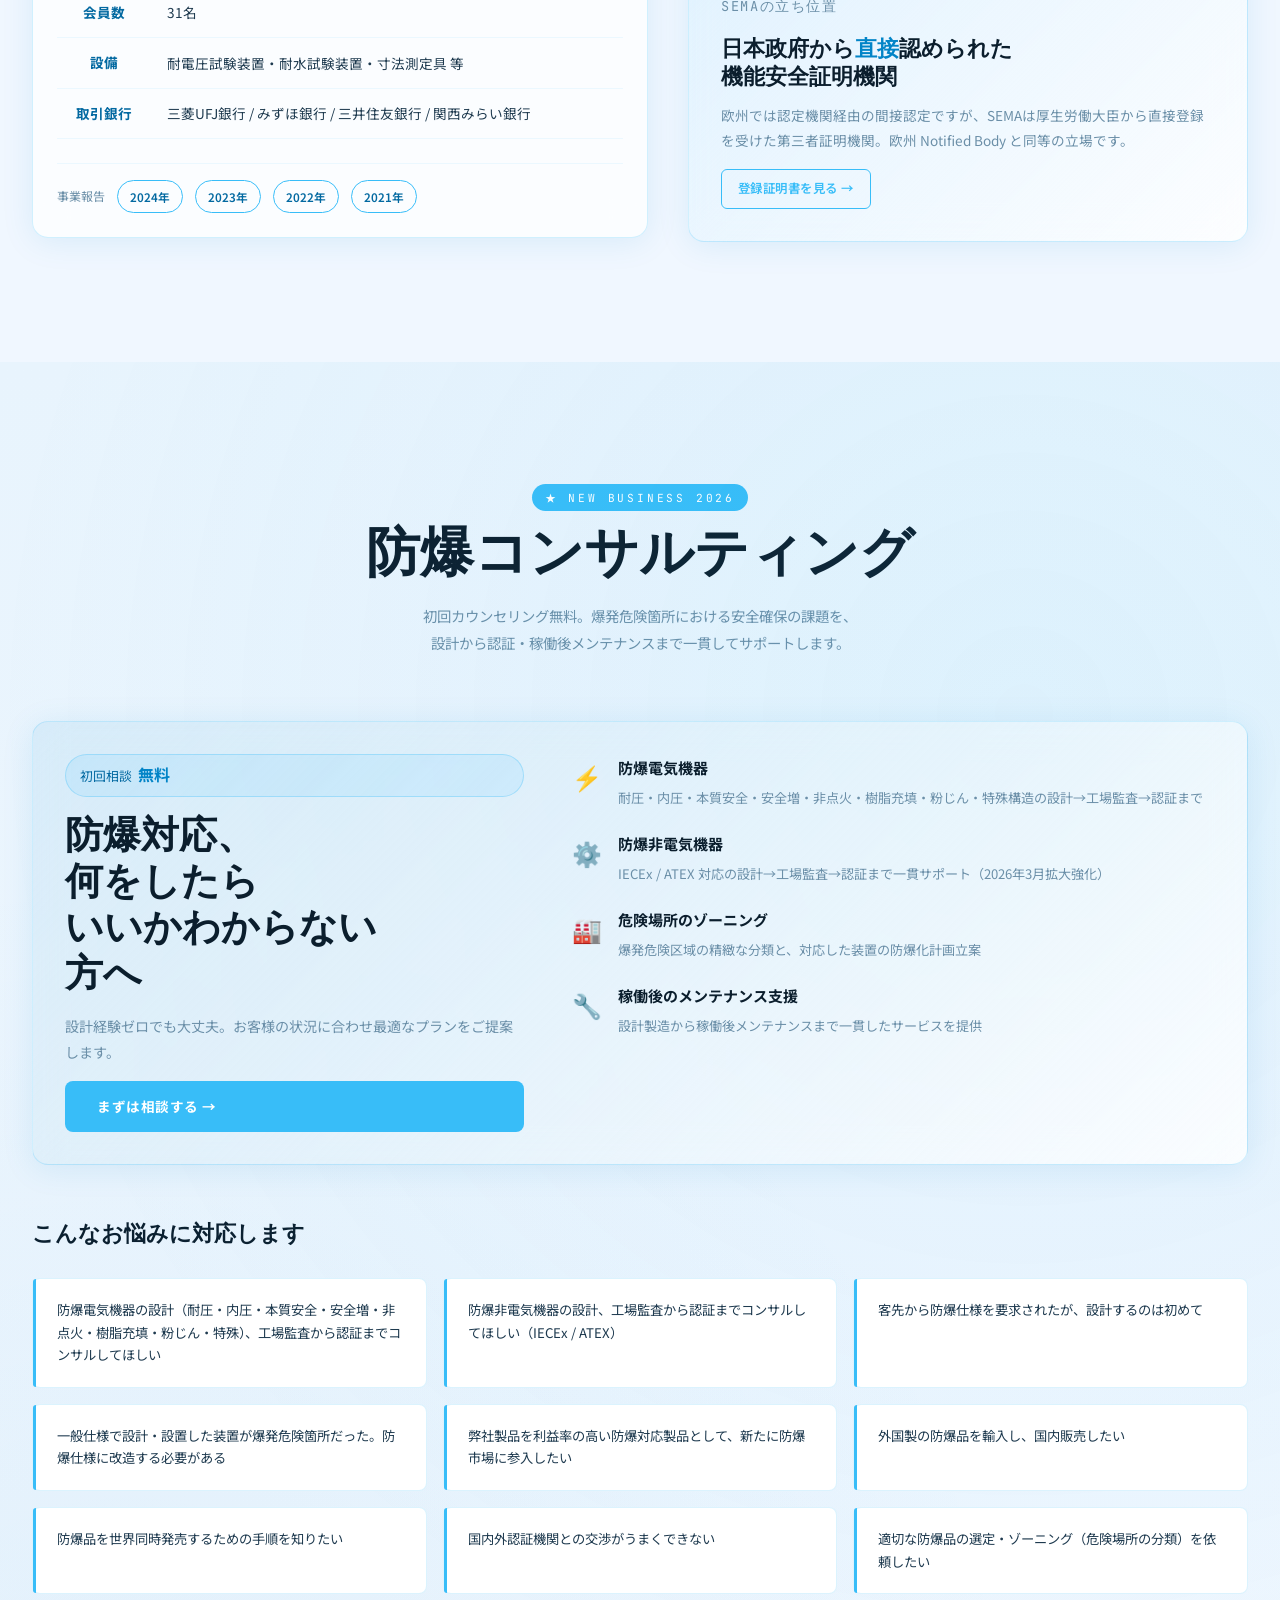
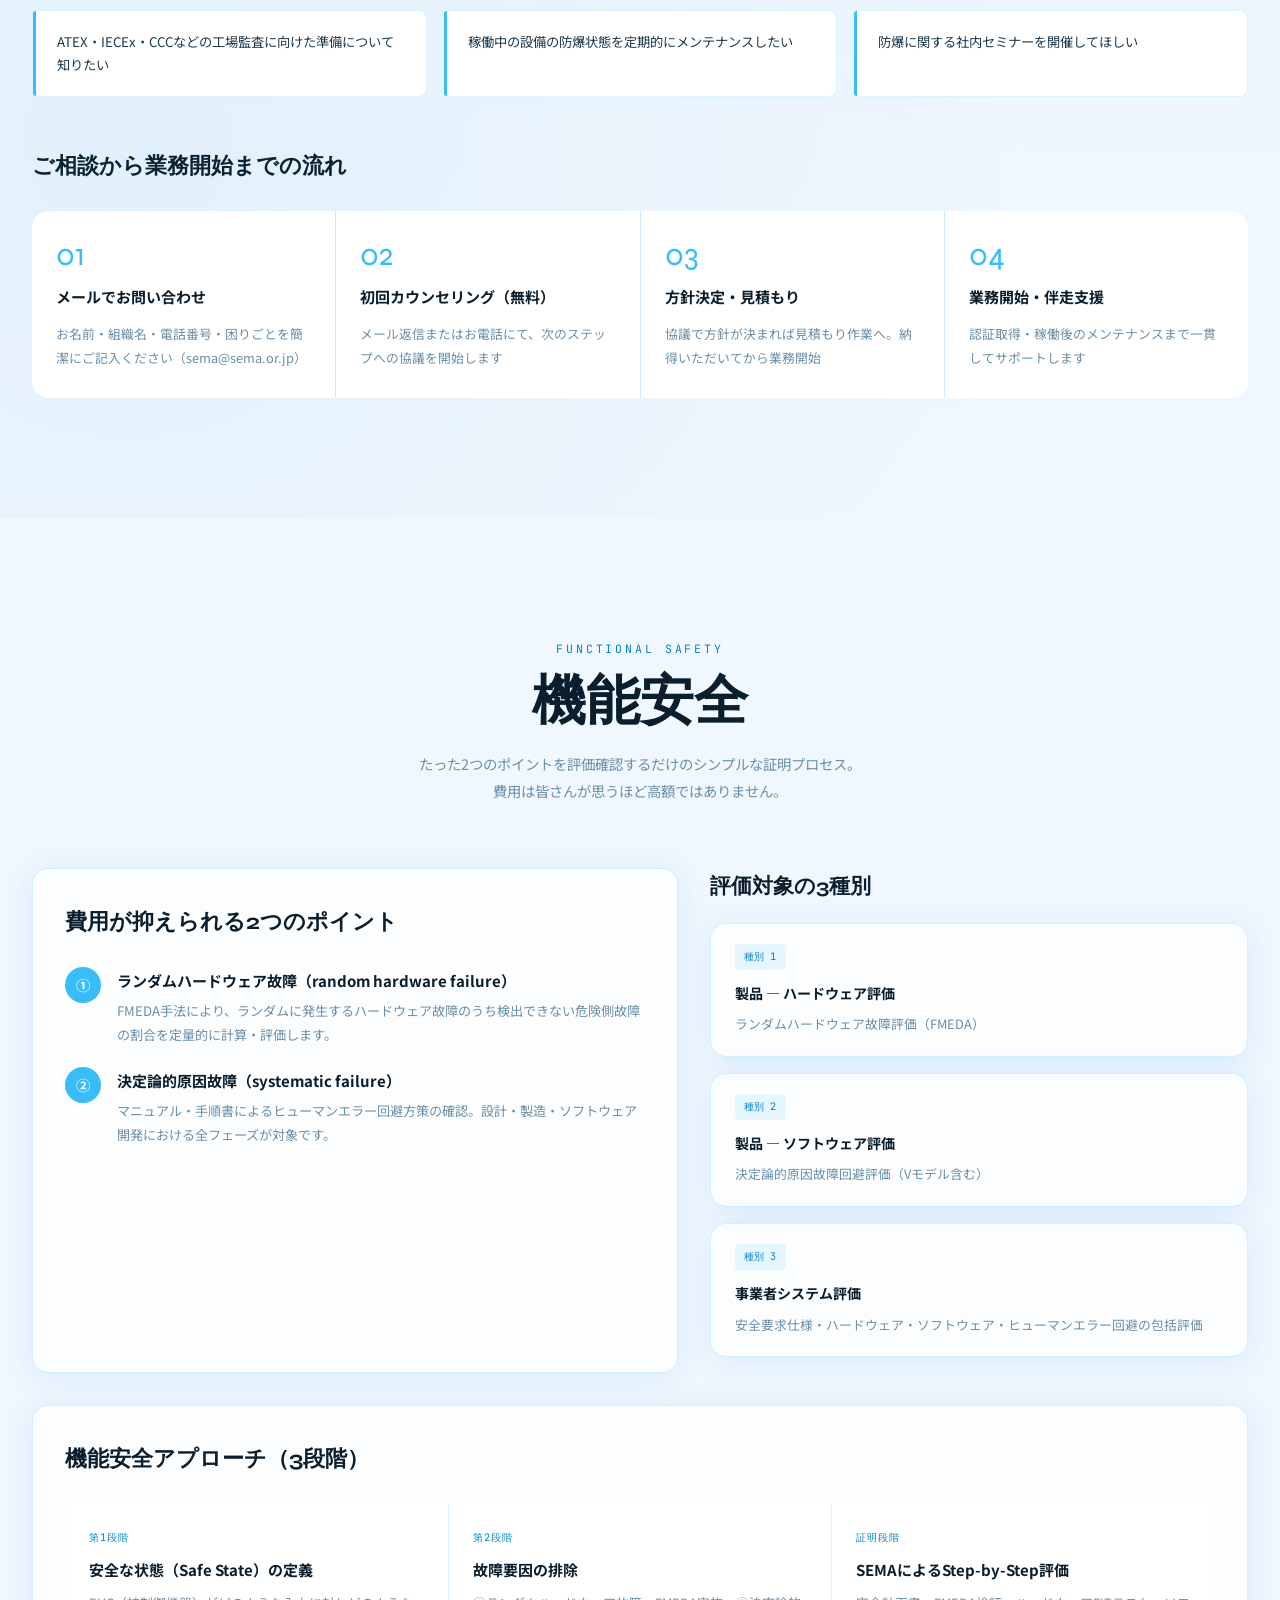
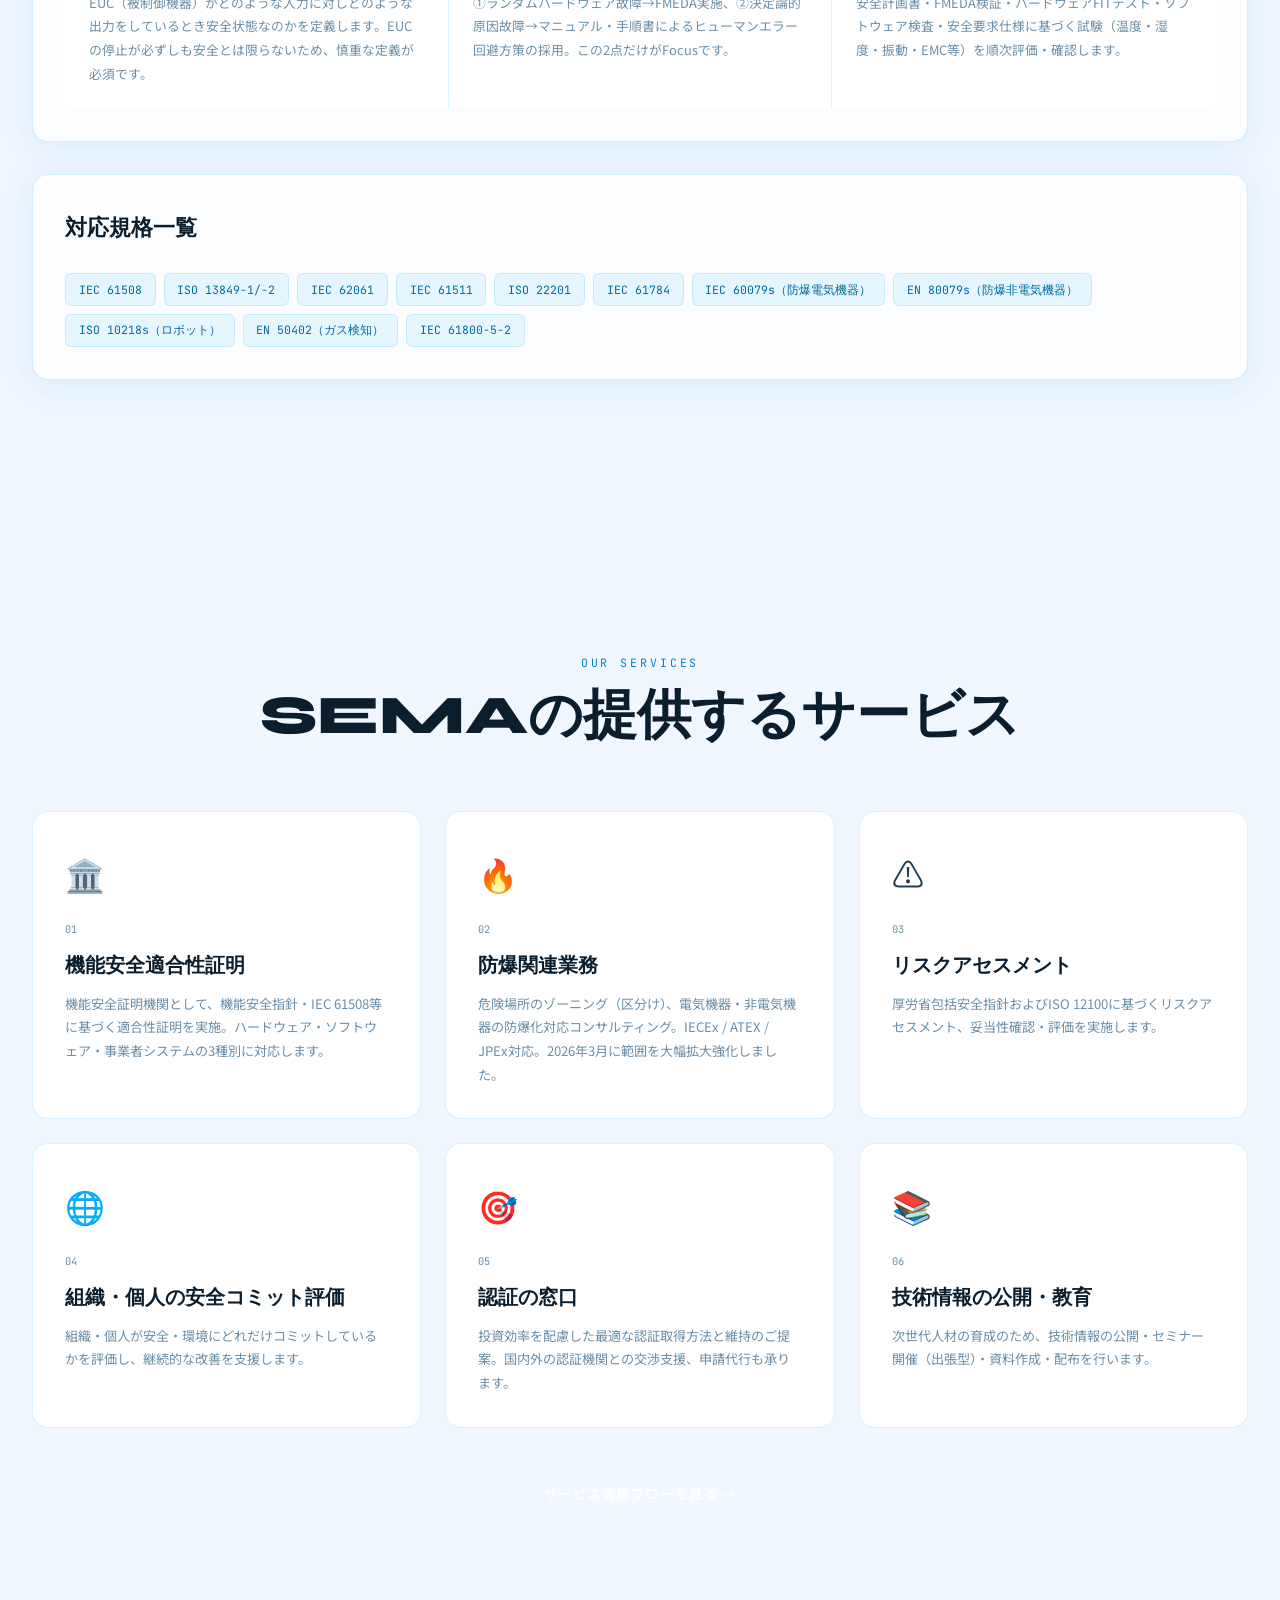
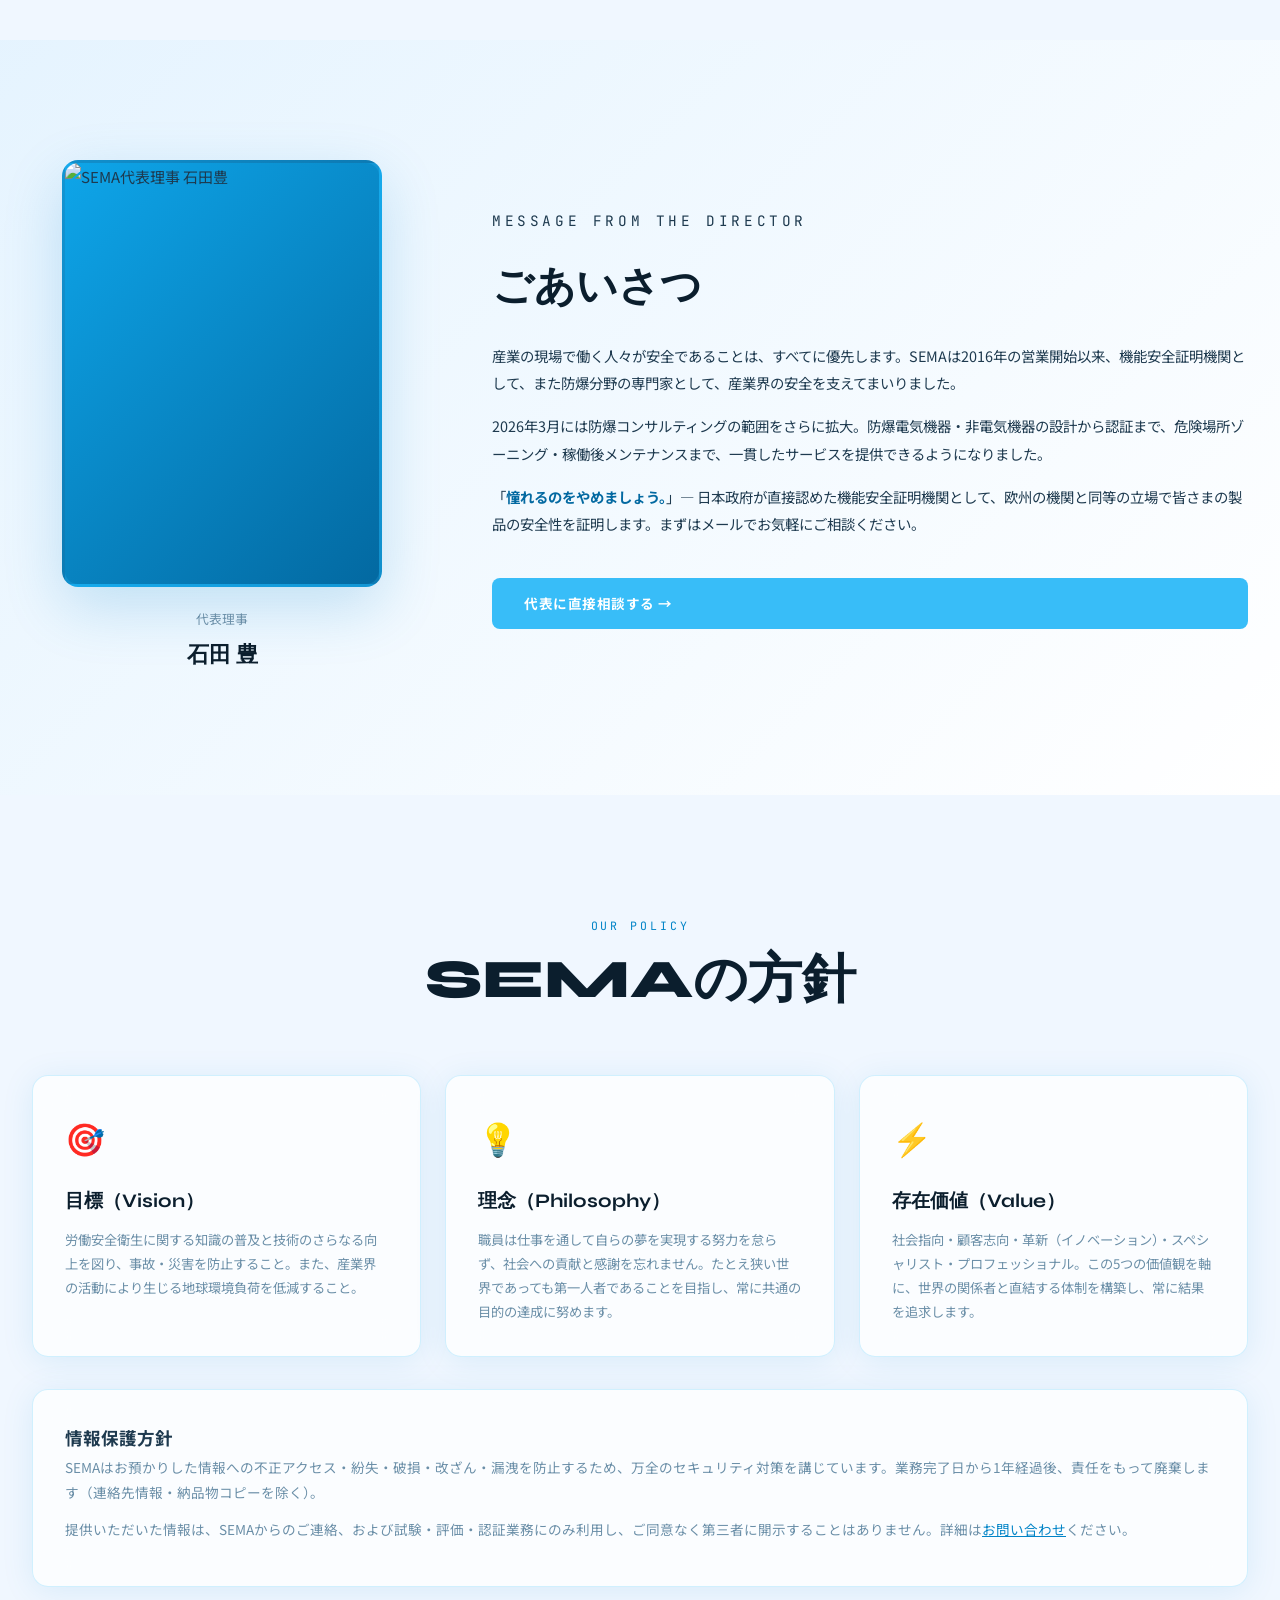
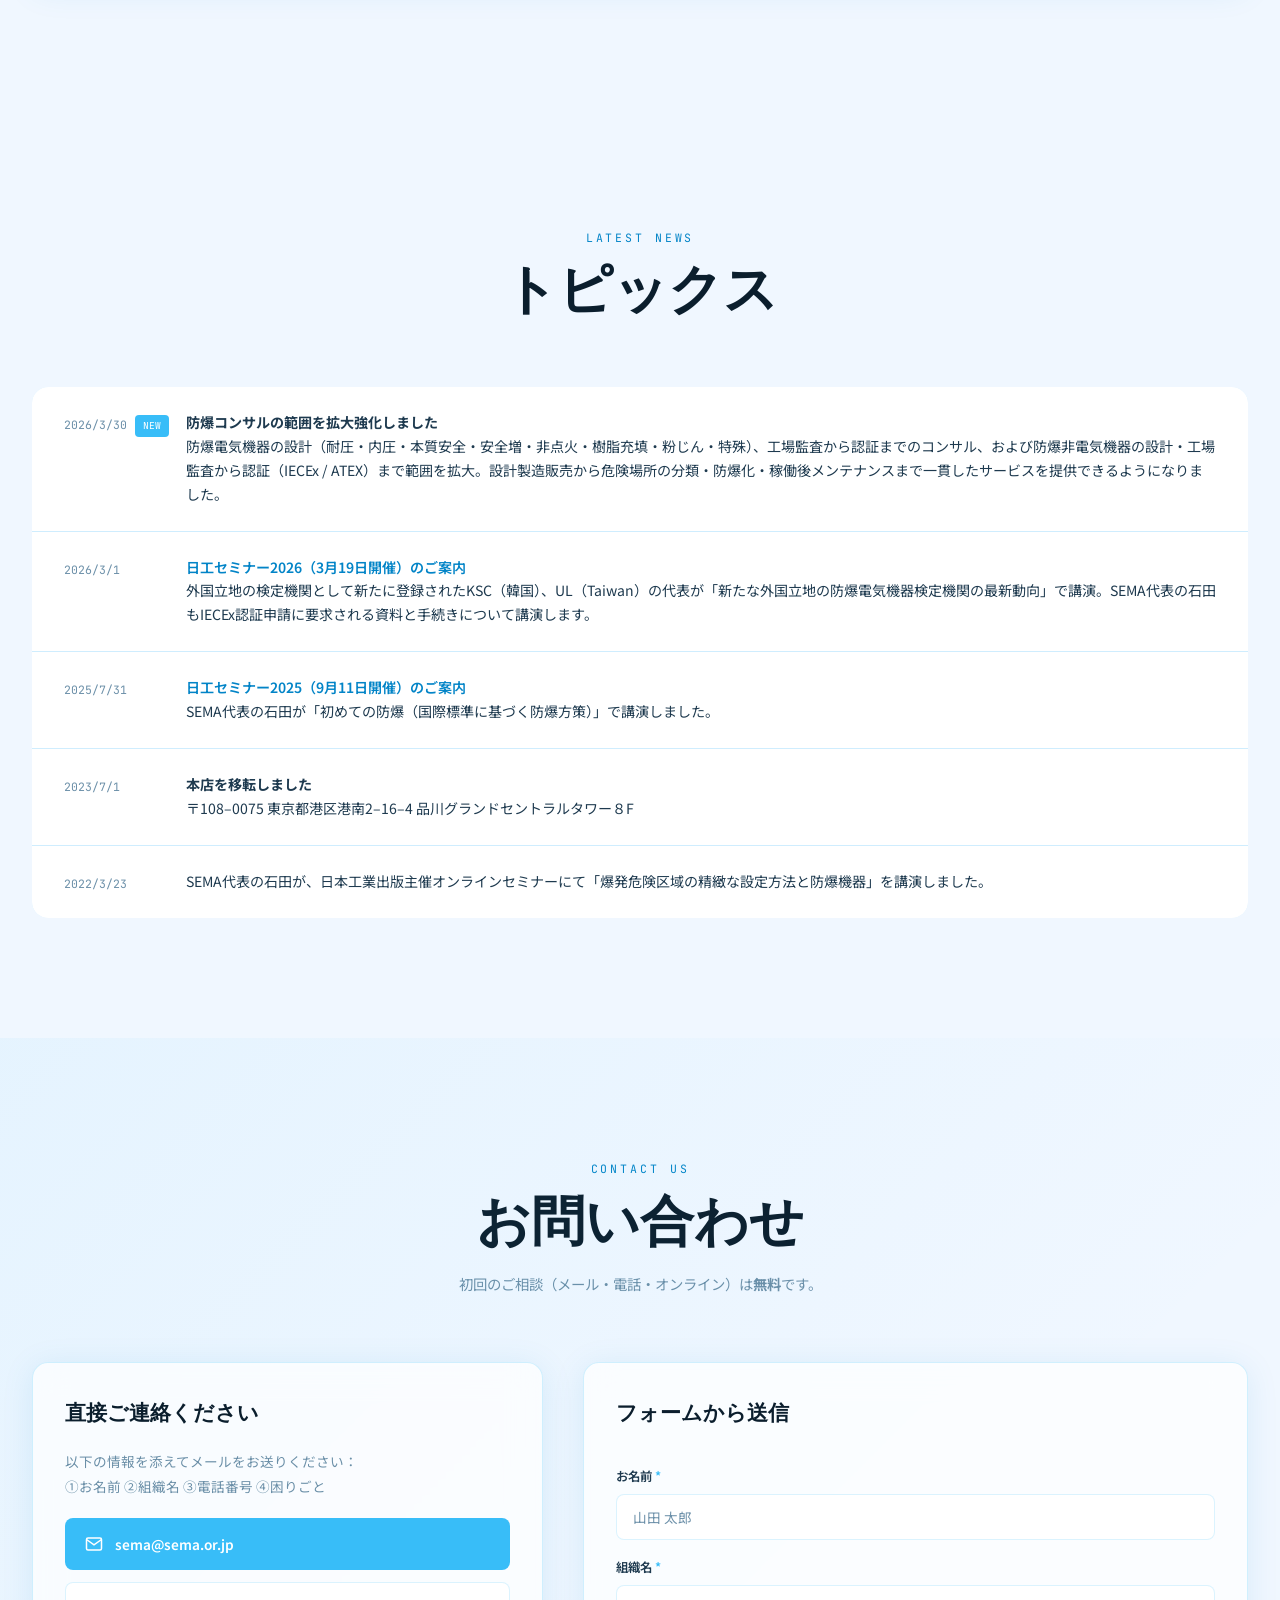
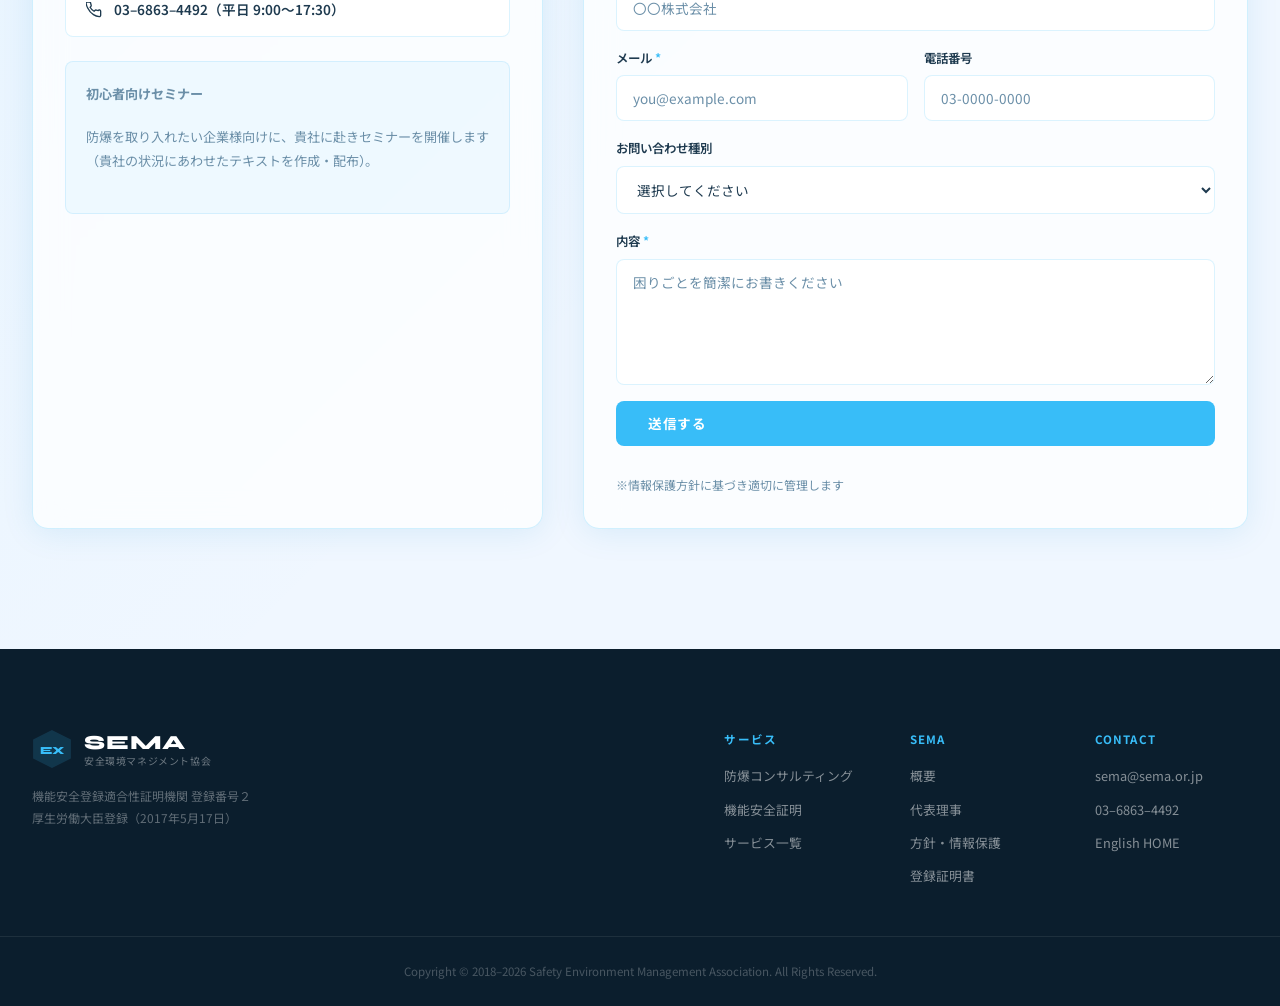
==== commit b427563c: "Add files via upload" ====
--- a/index.html
+++ b/index.html
@@ -49,7 +49,7 @@
         <a href="#policy" class="nav-link">方針</a>
         <a href="#topics" class="nav-link">トピックス</a>
         <a href="#contact" class="nav-cta">無料相談</a>
-        <a href="https://sema.or.jp/english.html" class="nav-lang">EN</a>
+        <a href="english.html" class="nav-lang">EN</a>
       </nav>
       <button class="hamburger" id="hamburger" aria-label="メニュー">
         <span></span><span></span><span></span>
@@ -67,7 +67,7 @@
       <a href="#policy">SEMAの方針</a>
       <a href="#topics">トピックス</a>
       <a href="#contact">お問い合わせ</a>
-      <a href="https://sema.or.jp/english.html">English HOME</a>
+      <a href="english.html">English HOME</a>
     </nav>
   </div>
 
@@ -462,7 +462,7 @@
           <p>Contact</p>
           <a href="mailto:sema@sema.or.jp">sema@sema.or.jp</a>
           <a href="tel:0368634492">03–6863–4492</a>
-          <a href="https://sema.or.jp/english.html">English HOME</a>
+          <a href="english.html">English HOME</a>
         </div>
       </div>
     </div>
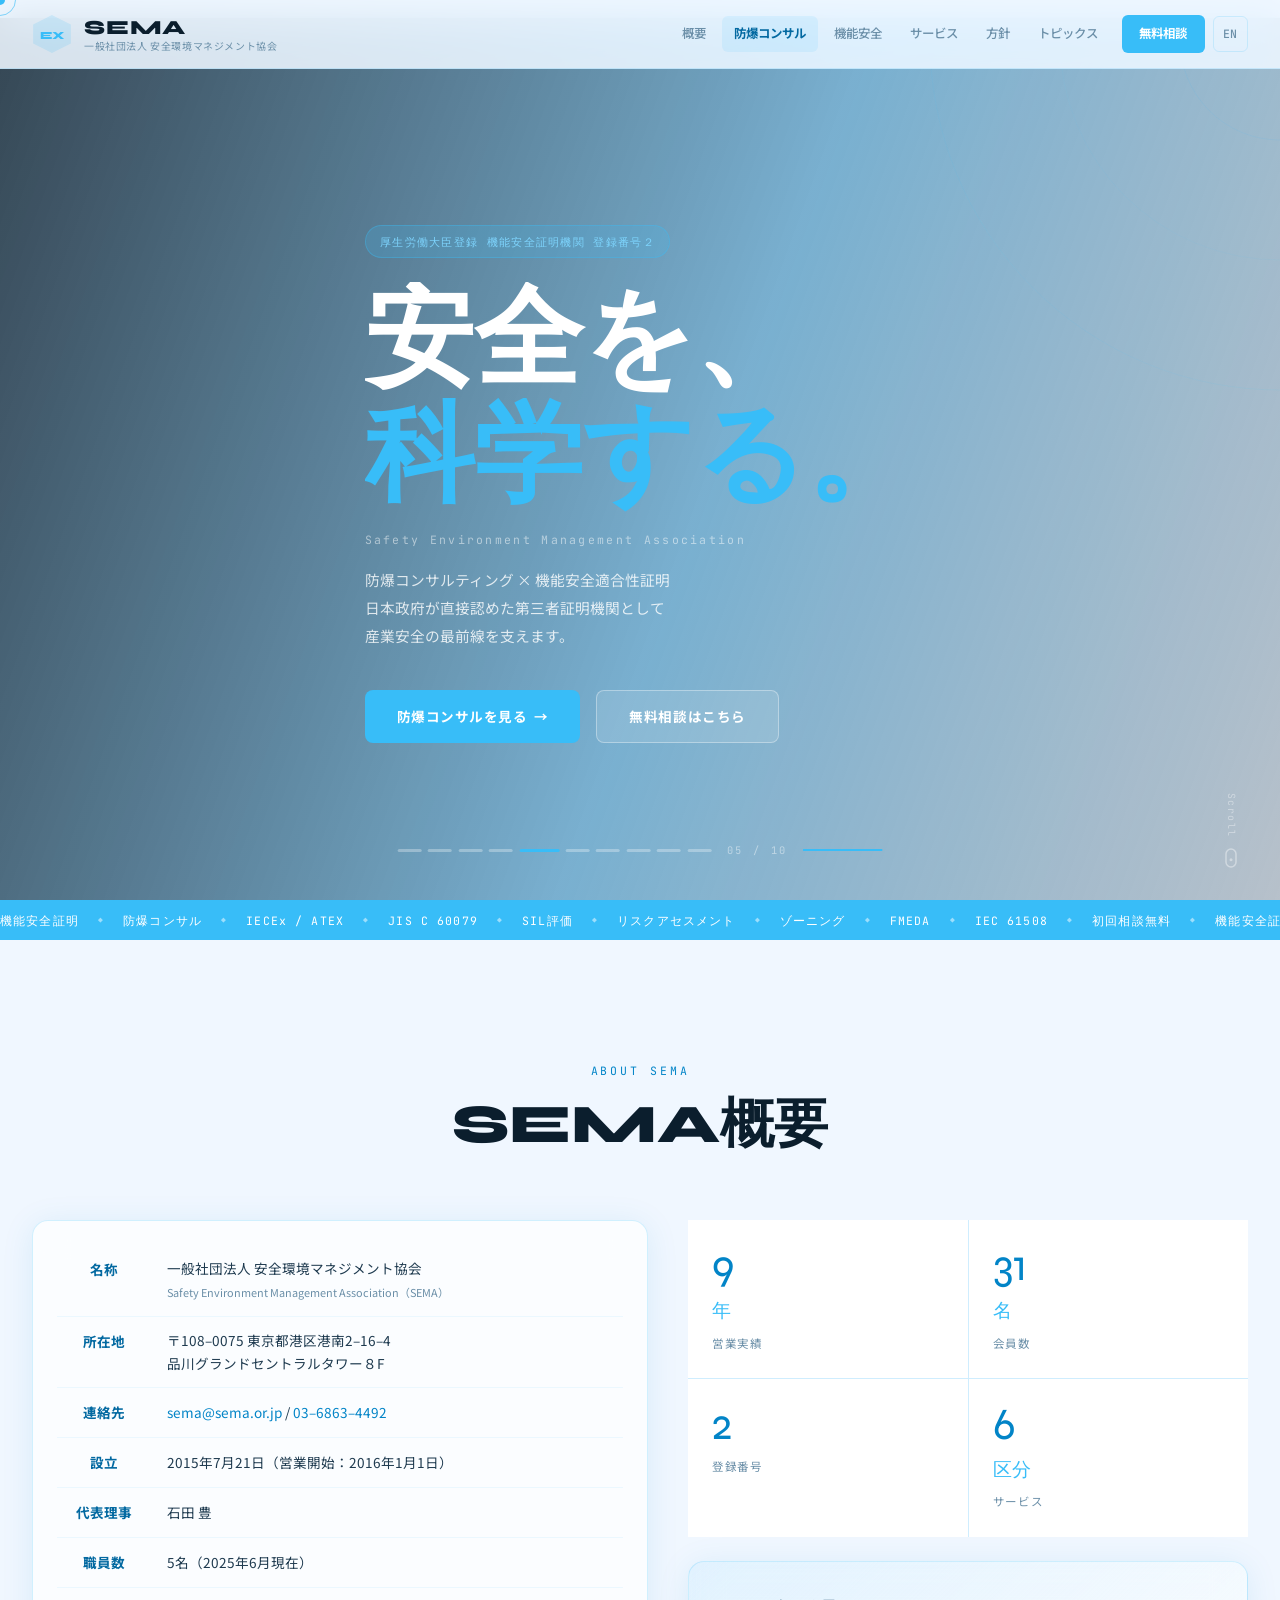
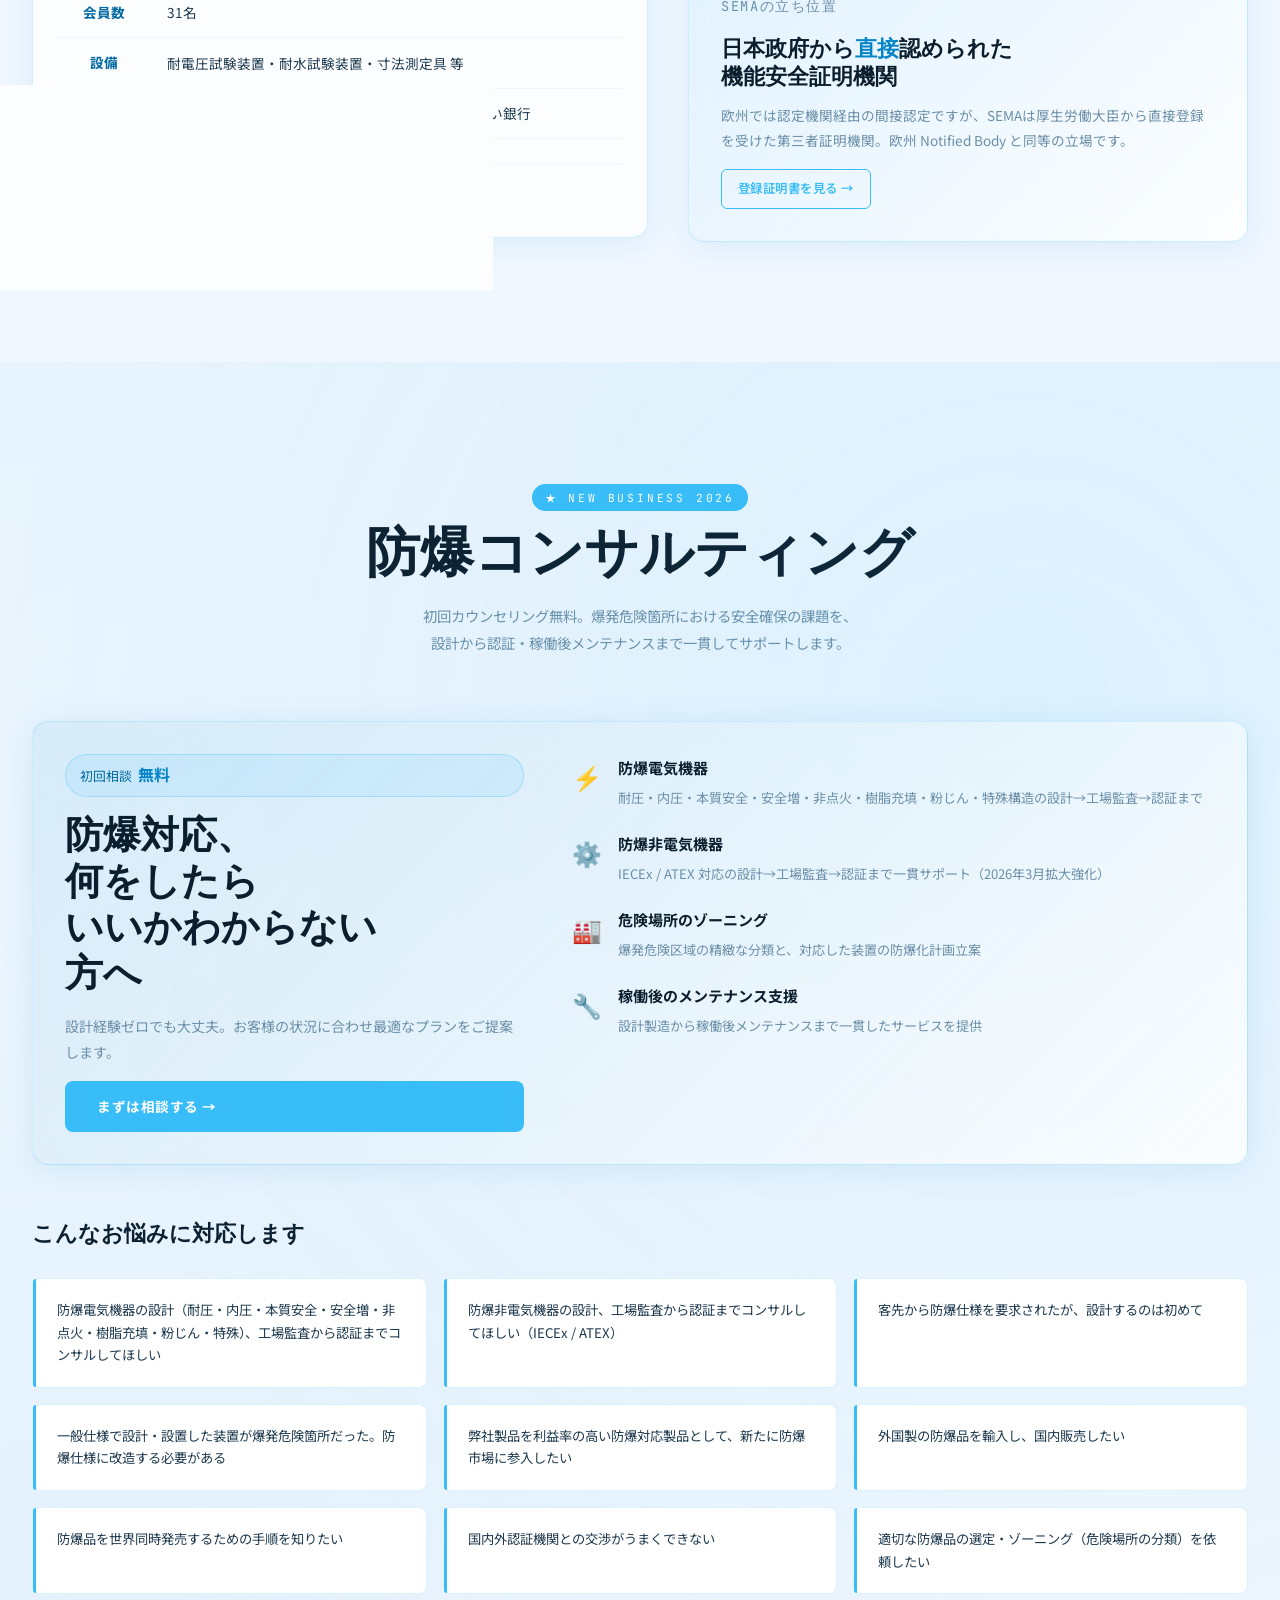
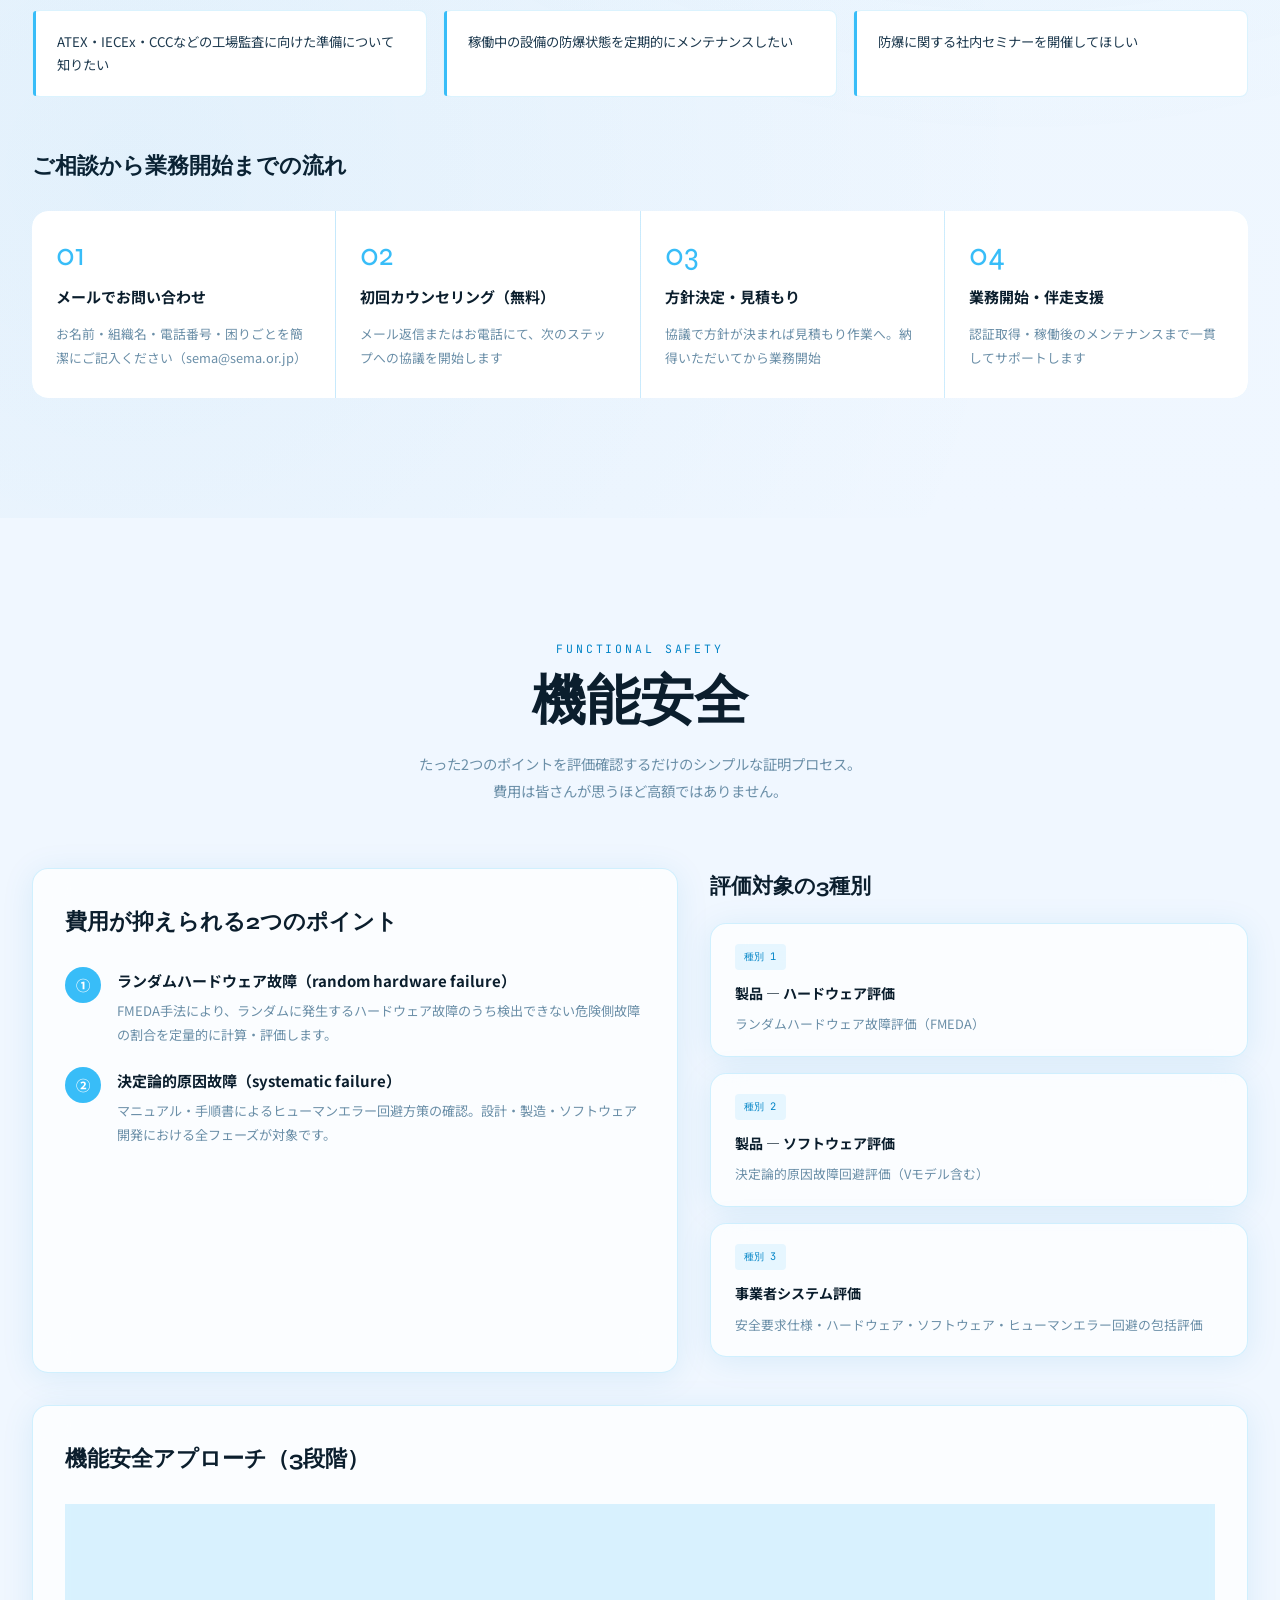
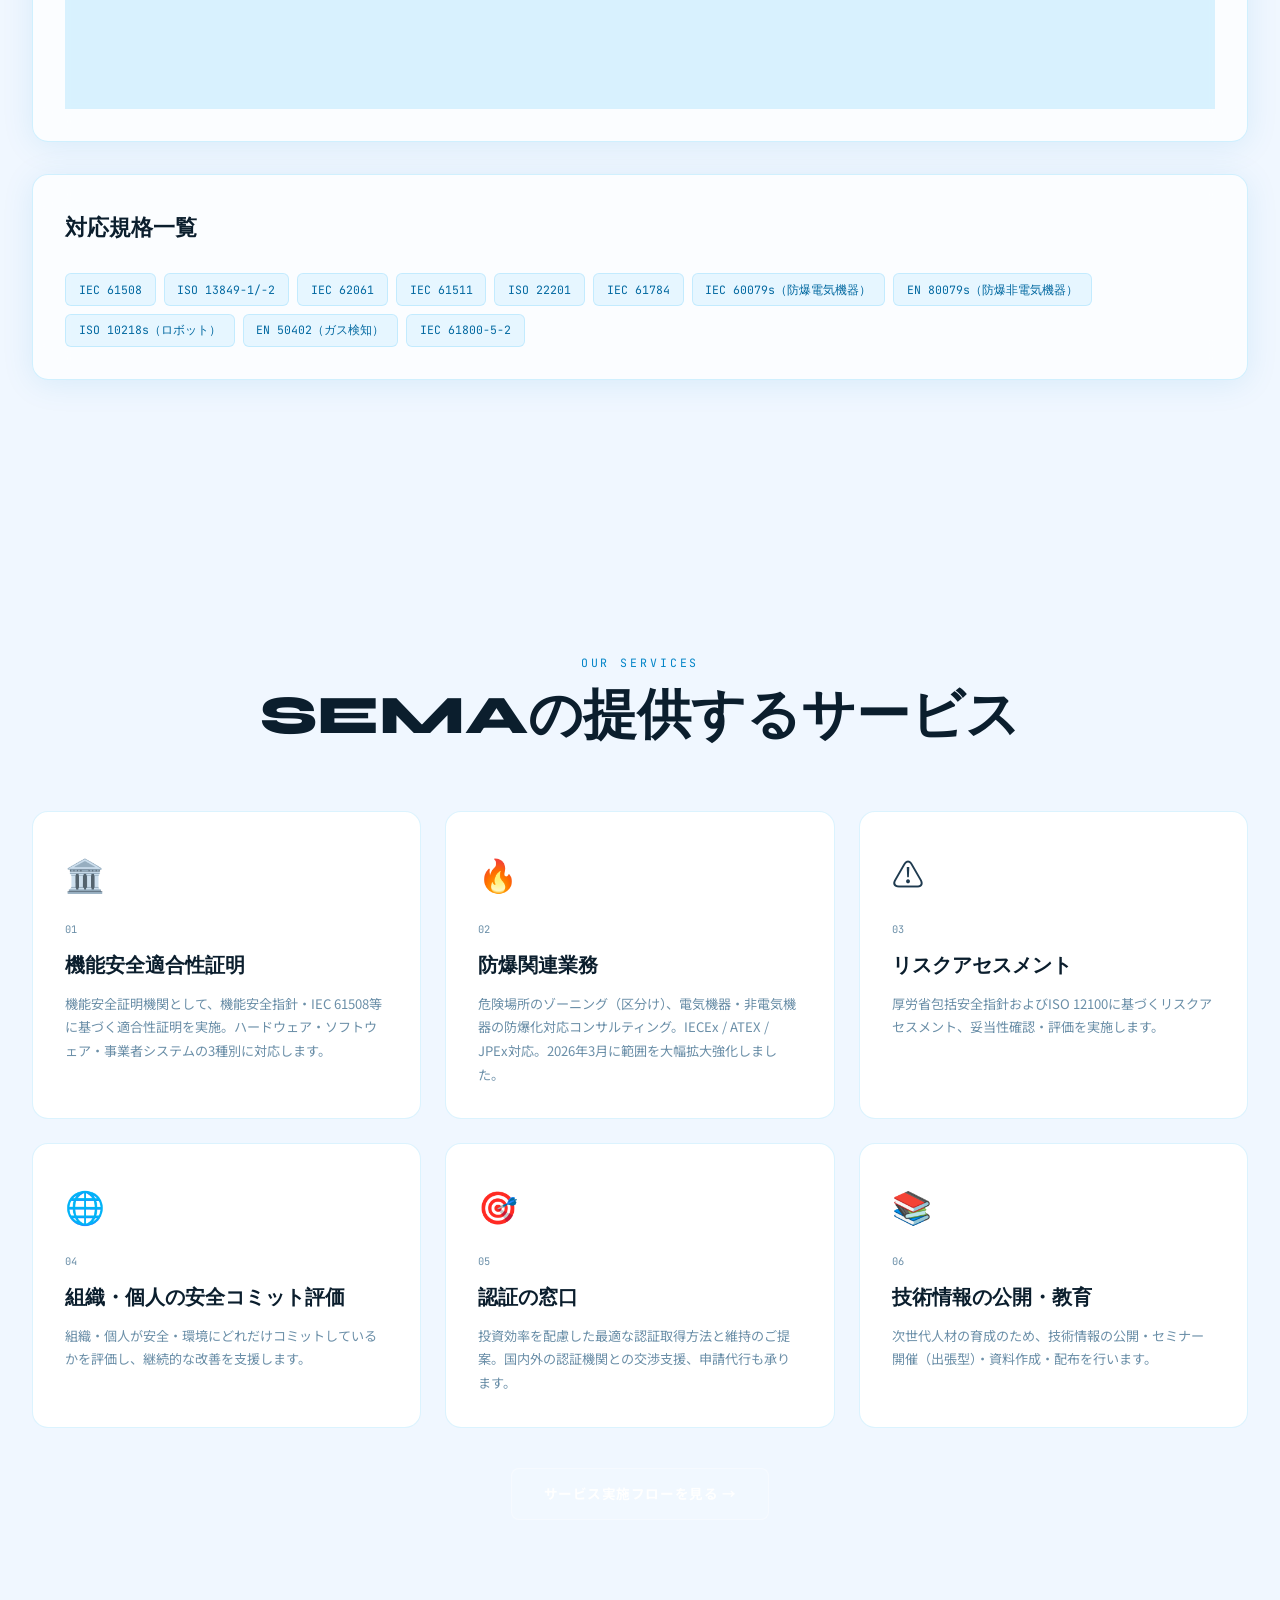
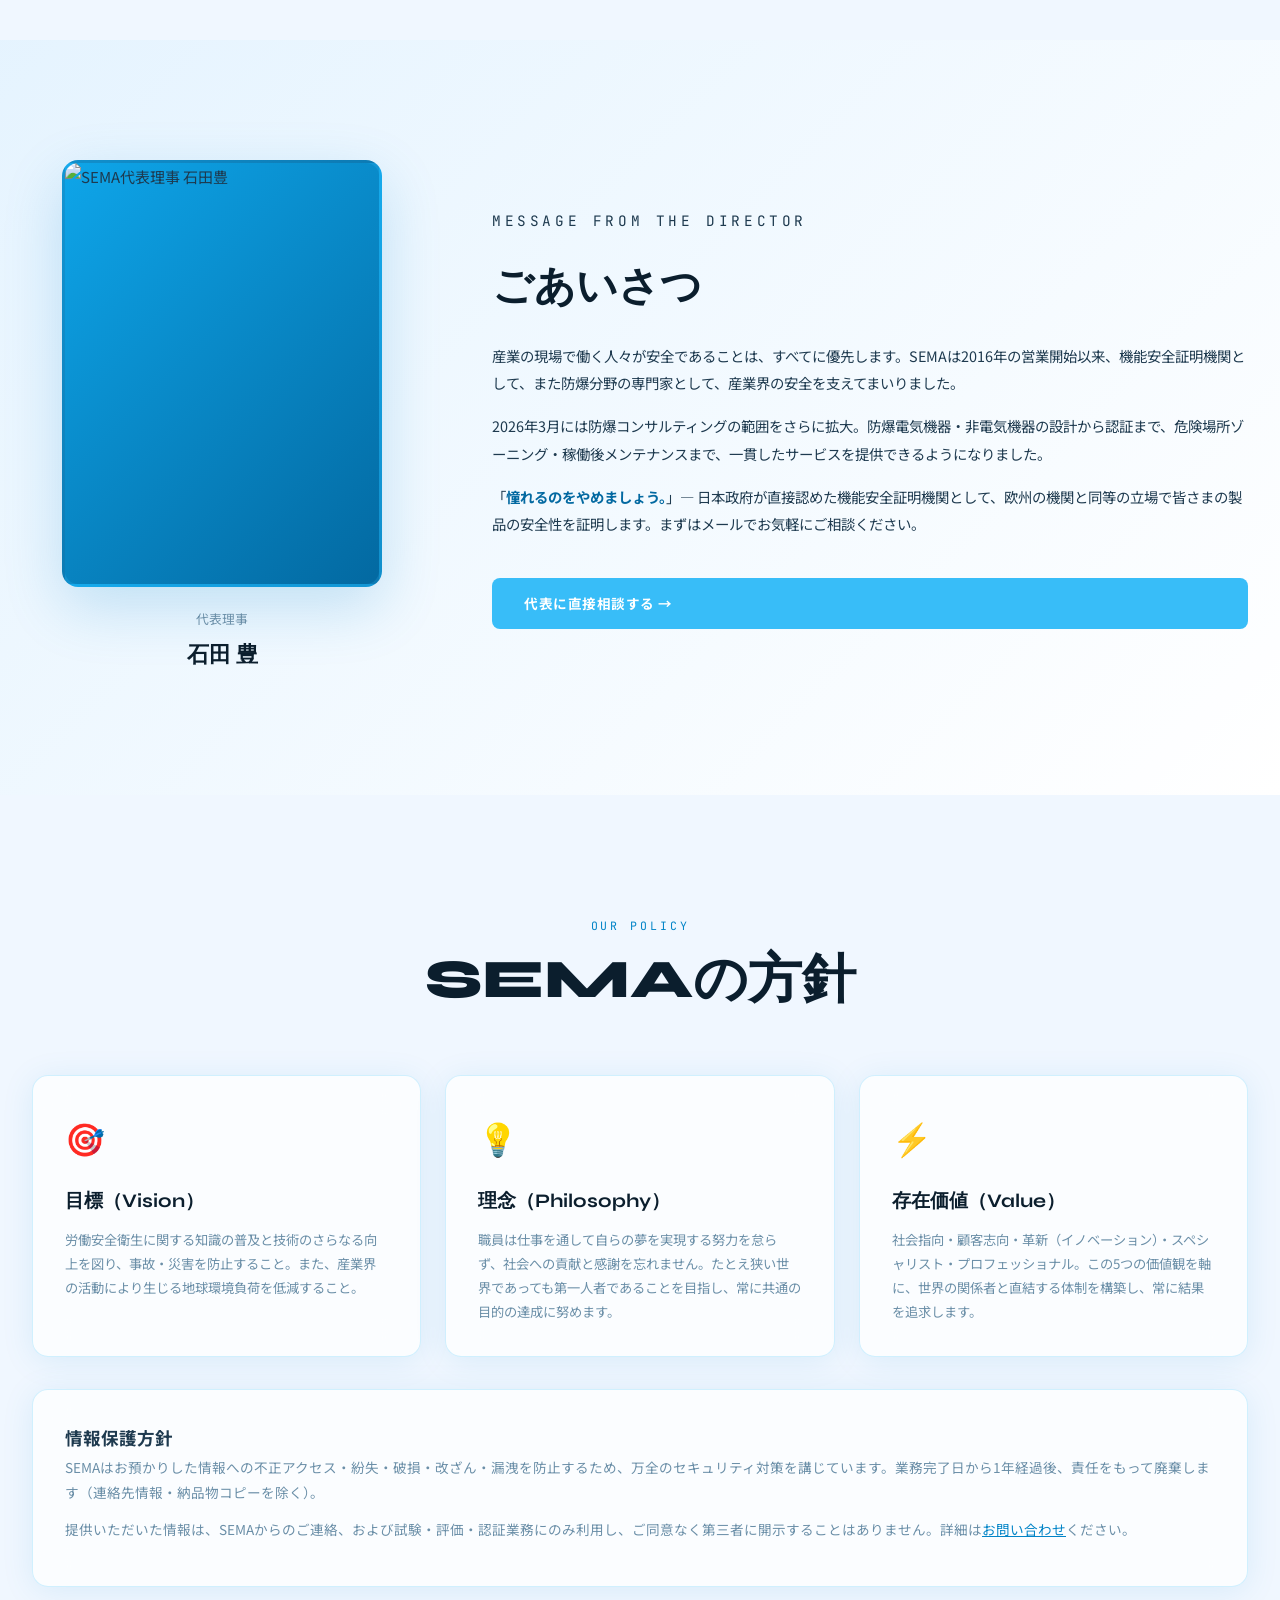
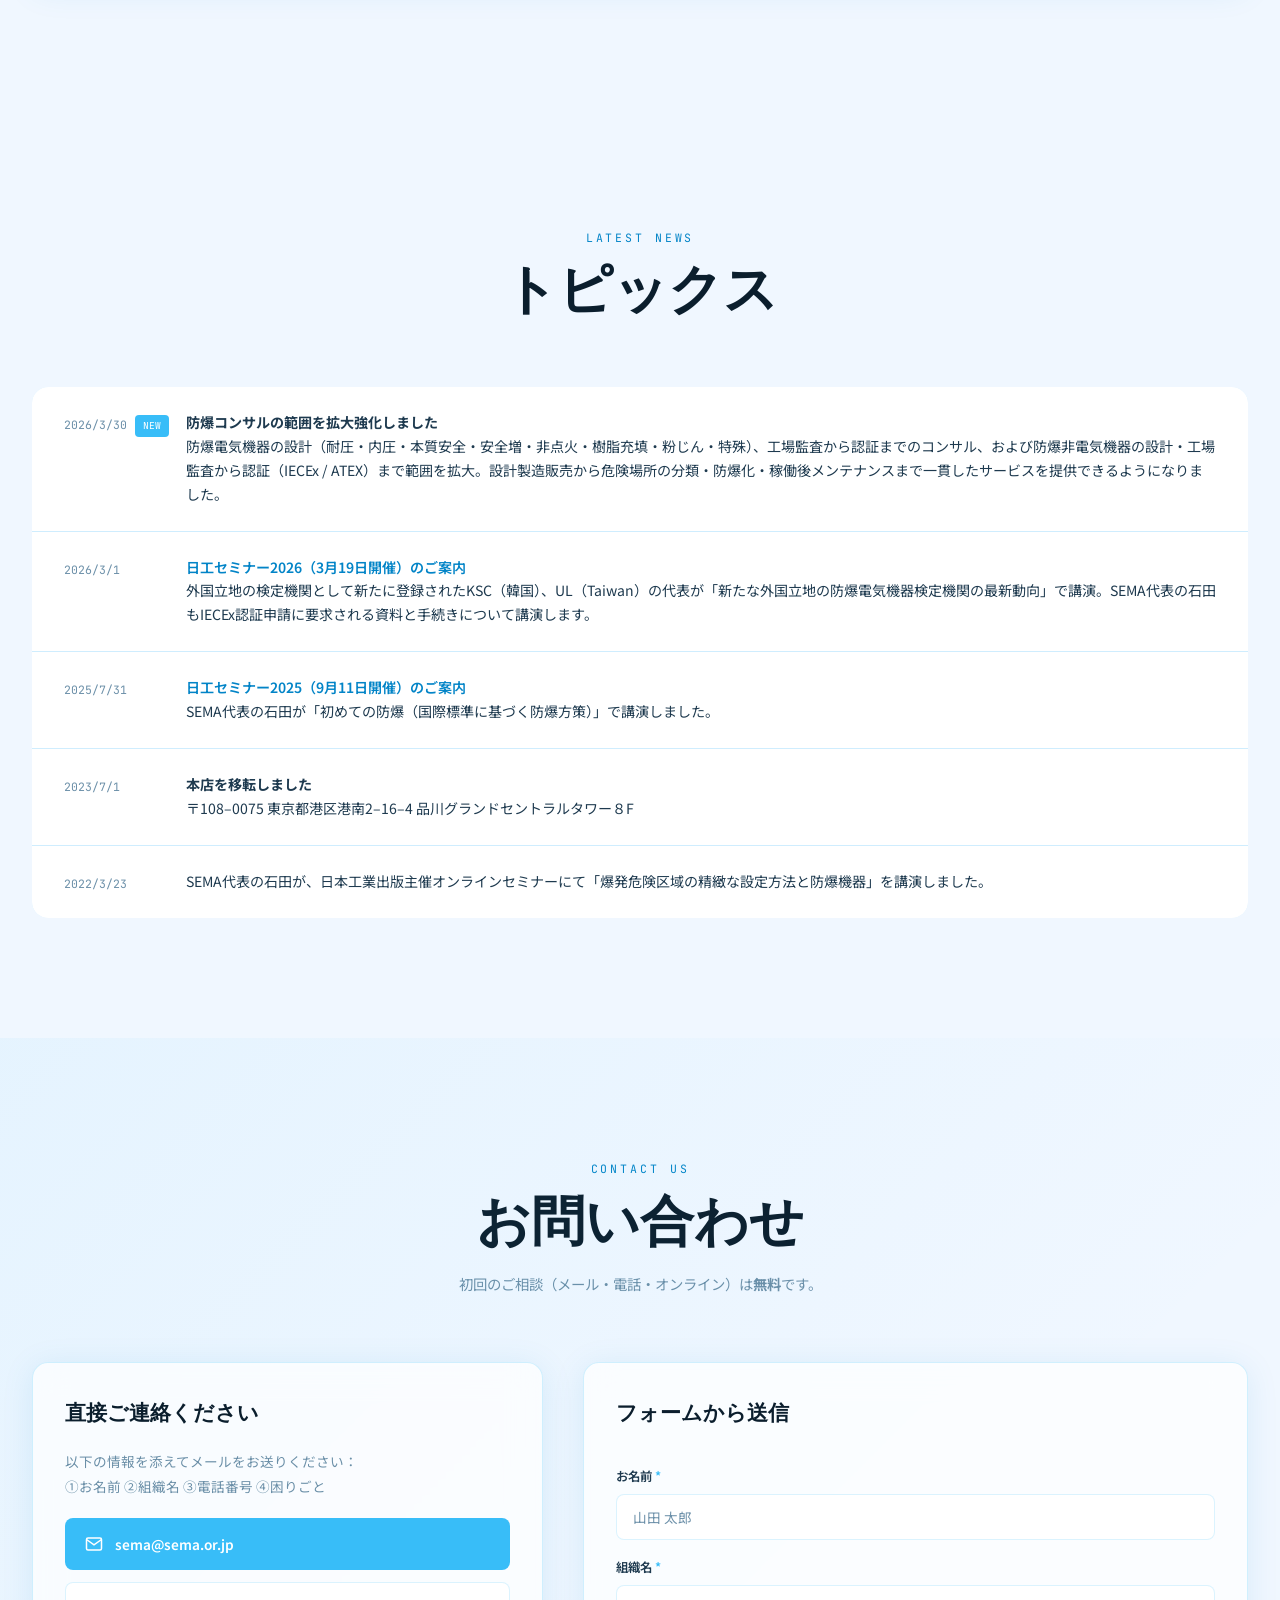
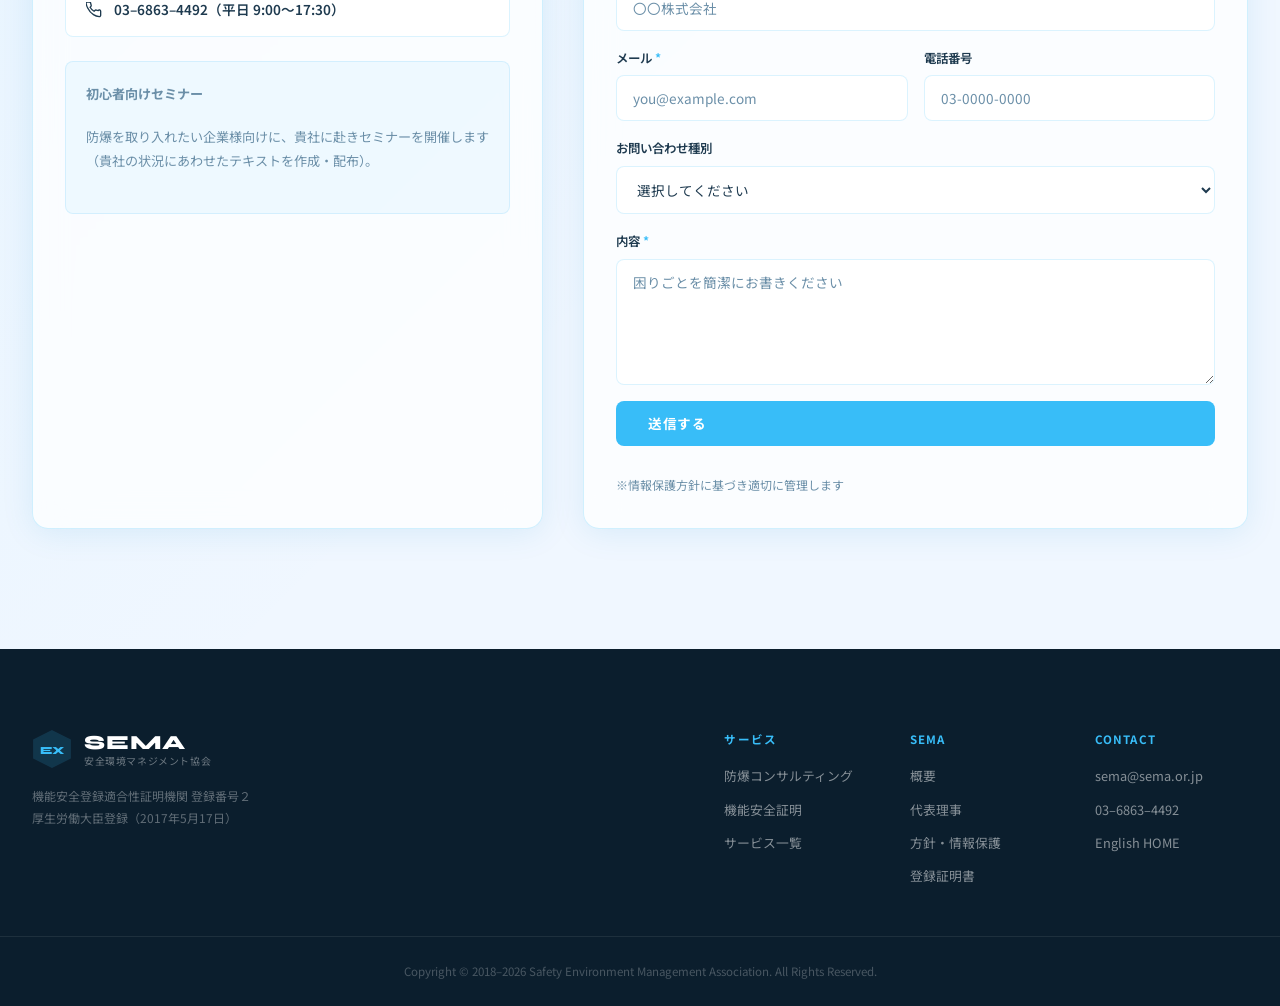
==== commit 3a069850: "Add files via upload" ====
--- a/index.html
+++ b/index.html
@@ -8,7 +8,7 @@
   <link rel="preconnect" href="https://fonts.googleapis.com" />
   <link rel="preconnect" href="https://fonts.gstatic.com" crossorigin />
   <link href="https://fonts.googleapis.com/css2?family=Syne:wght@400;600;700;800&family=Noto+Sans+JP:wght@300;400;500;700&family=JetBrains+Mono:wght@400;500&display=swap" rel="stylesheet" />
-  <link rel="stylesheet" href="style_e.css" />
+  <link rel="stylesheet" href="style.css" />
 </head>
 <body>
 
@@ -474,6 +474,6 @@
   <!-- Back to top -->
   <button class="back-top" id="backTop" aria-label="トップへ">↑</button>
 
-  <script src="script_e.js"></script>
+  <script src="script.js"></script>
 </body>
 </html>
--- a/style.css
+++ b/style.css
@@ -0,0 +1,759 @@
+/* ================================================================
+   SEMA — style.css
+   Aesthetic: Precision Industrial × Clean Modern × Sky Blue
+   Awwwards-level production CSS
+   ================================================================ */
+
+/* ── Reset & Base ─────────────────────────────────────────────── */
+*, *::before, *::after { box-sizing: border-box; margin: 0; padding: 0; }
+
+:root {
+  /* Sky Blue palette */
+  --sky:       #38bdf8;
+  --sky-light: #7dd3fc;
+  --sky-dark:  #0284c7;
+  --sky-deep:  #0369a1;
+  --sky-pale:  #e0f2fe;
+
+  /* Neutrals */
+  --bg:        #f0f7ff;
+  --bg2:       #e8f4fd;
+  --surface:   #ffffff;
+  --border:    rgba(56,189,248,.18);
+  --border2:   rgba(56,189,248,.08);
+  --dark:      #0b1e2d;
+  --dark2:     #112233;
+  --text:      #1e3a4f;
+  --muted:     #6b8fa8;
+  --white:     #ffffff;
+
+  /* Glass */
+  --glass-bg:  rgba(255,255,255,.72);
+  --glass-bdr: rgba(56,189,248,.22);
+
+  /* Fonts */
+  --ff-head:  'Syne', sans-serif;
+  --ff-body:  'Noto Sans JP', sans-serif;
+  --ff-mono:  'JetBrains Mono', monospace;
+
+  /* Spacing */
+  --section-gap: 120px;
+  --radius:  16px;
+  --radius-sm: 8px;
+
+  /* Shadow */
+  --shadow:    0 4px 32px rgba(2,132,199,.10);
+  --shadow-lg: 0 8px 56px rgba(2,132,199,.15);
+
+  /* Transitions */
+  --ease: cubic-bezier(.16,1,.3,1);
+}
+
+html { scroll-behavior: smooth; }
+
+body {
+  background: var(--bg);
+  color: var(--text);
+  font-family: var(--ff-body);
+  font-size: 15px;
+  line-height: 1.85;
+  overflow-x: hidden;
+}
+
+a { color: inherit; text-decoration: none; }
+img { display: block; max-width: 100%; }
+strong { font-weight: 700; }
+
+::selection { background: var(--sky); color: #fff; }
+
+/* ── Custom cursor (desktop only) ──────────────────────────────── */
+@media (pointer:fine) {
+  body { cursor: none; }
+  .cursor {
+    position: fixed; pointer-events: none; z-index: 9999;
+    width: 10px; height: 10px;
+    background: var(--sky); border-radius: 50%;
+    transform: translate(-50%,-50%);
+    transition: transform .1s, width .3s, height .3s;
+  }
+  .cursor-follower {
+    position: fixed; pointer-events: none; z-index: 9998;
+    width: 32px; height: 32px;
+    border: 1.5px solid var(--sky); border-radius: 50%;
+    transform: translate(-50%,-50%);
+    transition: left .18s var(--ease), top .18s var(--ease);
+    opacity: .6;
+  }
+}
+
+/* ── Loader ─────────────────────────────────────────────────────── */
+.loader {
+  position: fixed; inset: 0; z-index: 9000;
+  background: var(--dark);
+  display: flex; align-items: center; justify-content: center;
+  transition: opacity .6s, visibility .6s;
+}
+.loader.hidden { opacity: 0; visibility: hidden; }
+.loader-inner { text-align: center; }
+.loader-logo { width: 80px; height: 80px; margin: 0 auto 1.5rem; }
+.loader-bar {
+  width: 200px; height: 2px; background: rgba(255,255,255,.1);
+  border-radius: 2px; overflow: hidden; margin: 0 auto .8rem;
+}
+.loader-fill {
+  height: 100%; width: 0; background: var(--sky);
+  transition: width .05s linear;
+}
+.loader-text {
+  font-family: var(--ff-mono); font-size: .72rem;
+  color: rgba(255,255,255,.4); letter-spacing: .15em;
+}
+
+/* ── Header ─────────────────────────────────────────────────────── */
+.site-header {
+  position: fixed; top: 0; left: 0; right: 0; z-index: 500;
+  background: rgba(240,247,255,.88);
+  backdrop-filter: blur(18px) saturate(180%);
+  border-bottom: 1px solid var(--border);
+  transition: box-shadow .3s;
+}
+.site-header.scrolled { box-shadow: 0 4px 24px rgba(2,132,199,.1); }
+
+.header-inner {
+  max-width: 1280px; margin: 0 auto; padding: 0 2rem;
+  height: 68px; display: flex; align-items: center; gap: 2rem;
+}
+
+.logo { display: flex; align-items: center; gap: .75rem; flex-shrink: 0; }
+.logo-hex { width: 40px; height: 40px; }
+.logo-words { display: flex; flex-direction: column; line-height: 1.2; }
+.logo-name {
+  font-family: var(--ff-head); font-weight: 800; font-size: 1.25rem;
+  color: var(--dark); letter-spacing: .04em;
+}
+.logo-tagline { font-size: .62rem; color: var(--muted); letter-spacing: .06em; }
+
+.main-nav {
+  display: flex; align-items: center; gap: .25rem; margin-left: auto;
+}
+.nav-link {
+  font-size: .78rem; font-weight: 500; color: var(--muted);
+  padding: .4rem .75rem; border-radius: 6px;
+  transition: color .2s, background .2s;
+  white-space: nowrap;
+}
+.nav-link:hover { color: var(--sky-deep); background: rgba(56,189,248,.08); }
+.nav-link.nav-accent {
+  color: var(--sky-deep); font-weight: 700;
+  background: rgba(56,189,248,.1);
+}
+.nav-cta {
+  display: inline-block; padding: .45rem 1.1rem;
+  background: var(--sky); color: #fff; font-size: .78rem; font-weight: 700;
+  border-radius: 6px; margin-left: .5rem;
+  transition: background .2s, transform .2s;
+}
+.nav-cta:hover { background: var(--sky-deep); transform: translateY(-1px); }
+.nav-lang {
+  font-family: var(--ff-mono); font-size: .72rem; font-weight: 500;
+  color: var(--muted); padding: .4rem .6rem; border-radius: 6px;
+  border: 1px solid var(--border); margin-left: .25rem;
+  transition: color .2s, border-color .2s;
+}
+.nav-lang:hover { color: var(--sky-deep); border-color: var(--sky); }
+
+.hamburger {
+  display: none; flex-direction: column; gap: 5px;
+  background: none; border: none; cursor: pointer;
+  padding: .4rem; margin-left: auto;
+}
+.hamburger span {
+  display: block; width: 24px; height: 2px;
+  background: var(--dark); border-radius: 2px;
+  transition: transform .3s, opacity .3s;
+}
+.hamburger.open span:nth-child(1) { transform: translateY(7px) rotate(45deg); }
+.hamburger.open span:nth-child(2) { opacity: 0; }
+.hamburger.open span:nth-child(3) { transform: translateY(-7px) rotate(-45deg); }
+
+/* Mobile Nav */
+.mobile-nav {
+  position: fixed; top: 68px; left: 0; right: 0; z-index: 400;
+  background: rgba(240,247,255,.97);
+  backdrop-filter: blur(18px);
+  border-bottom: 1px solid var(--border);
+  padding: 1.5rem 2rem 2rem;
+  transform: translateY(-110%);
+  transition: transform .4s var(--ease);
+}
+.mobile-nav.open { transform: translateY(0); }
+.mobile-nav nav { display: flex; flex-direction: column; gap: .25rem; }
+.mobile-nav a {
+  display: block; padding: .75rem 1rem; border-radius: var(--radius-sm);
+  font-weight: 500; color: var(--text);
+  transition: background .2s, color .2s;
+}
+.mobile-nav a:hover { background: rgba(56,189,248,.1); color: var(--sky-deep); }
+.mnav-accent { color: var(--sky-deep) !important; font-weight: 700 !important; }
+
+/* ── Hero ─────────────────────────────────────────────────────── */
+.hero {
+  position: relative; height: 100vh; min-height: 640px;
+  display: flex; align-items: center; overflow: hidden;
+}
+.hero-slides { position: absolute; inset: 0; }
+.slide {
+  position: absolute; inset: 0;
+  background-size: cover; background-position: center;
+  opacity: 0; transition: opacity 1.4s ease;
+  transform: scale(1.04);
+}
+.slide.active {
+  opacity: 1;
+  animation: kburns 7s ease-out forwards;
+}
+@keyframes kburns {
+  from { transform: scale(1.07); }
+  to   { transform: scale(1.00); }
+}
+.hero-overlay {
+  position: absolute; inset: 0; z-index: 1;
+  background: linear-gradient(
+    110deg,
+    rgba(11,30,45,.82) 0%,
+    rgba(3,105,161,.5) 55%,
+    rgba(11,30,45,.25) 100%
+  );
+}
+.hero-geo {
+  position: absolute; right: -100px; top: -80px;
+  width: 700px; height: 700px; z-index: 1; pointer-events: none;
+}
+.hero-content {
+  position: relative; z-index: 2;
+  max-width: 1280px; margin: 0 auto; padding: 0 2rem;
+  padding-top: 68px;
+}
+.hero-eyebrow { margin-bottom: 1.5rem; }
+.tag-pill {
+  display: inline-block;
+  font-family: var(--ff-mono); font-size: .68rem; letter-spacing: .12em;
+  background: rgba(56,189,248,.18); border: 1px solid rgba(56,189,248,.35);
+  color: var(--sky-light); padding: .35rem .9rem; border-radius: 50px;
+}
+.hero-title {
+  font-family: var(--ff-head); font-weight: 800;
+  font-size: clamp(3.5rem, 8.5vw, 7.5rem); line-height: 1.06;
+  color: #fff; margin-bottom: 1rem; overflow: hidden;
+}
+.line-wrap { display: block; overflow: hidden; }
+.line-inner {
+  display: block;
+  animation: lineUp .8s var(--ease) forwards;
+  transform: translateY(100%);
+}
+.hero-title .line-wrap:nth-child(1) .line-inner { animation-delay: .4s; }
+.hero-title .line-wrap:nth-child(2) .line-inner { animation-delay: .55s; }
+.hero-title .sky .line-inner { color: var(--sky); }
+@keyframes lineUp {
+  to { transform: translateY(0); }
+}
+.hero-sub {
+  font-family: var(--ff-mono); font-size: .72rem; letter-spacing: .2em;
+  color: rgba(255,255,255,.5); margin-bottom: 1rem;
+  opacity: 0; animation: fadeIn .6s .9s forwards;
+}
+.hero-desc {
+  font-size: .92rem; color: rgba(255,255,255,.8); line-height: 1.9;
+  max-width: 480px; margin-bottom: 2.5rem;
+  opacity: 0; animation: fadeIn .6s 1s forwards;
+}
+.hero-actions {
+  display: flex; gap: 1rem; flex-wrap: wrap;
+  opacity: 0; animation: fadeIn .6s 1.1s forwards;
+}
+@keyframes fadeIn { to { opacity: 1; } }
+
+.slide-controls {
+  position: absolute; bottom: 2.5rem; left: 50%; transform: translateX(-50%);
+  z-index: 3; display: flex; align-items: center; gap: 1rem;
+}
+.slide-dots { display: flex; gap: .4rem; }
+.sdot {
+  width: 24px; height: 3px; background: rgba(255,255,255,.3);
+  border: none; cursor: pointer; border-radius: 2px;
+  transition: background .3s, width .3s;
+}
+.sdot.active { background: var(--sky); width: 40px; }
+.slide-counter {
+  font-family: var(--ff-mono); font-size: .65rem; color: rgba(255,255,255,.45);
+  letter-spacing: .15em; white-space: nowrap;
+}
+.sc-sep { margin: 0 .3em; }
+.slide-prog {
+  width: 80px; height: 2px; background: rgba(255,255,255,.15); border-radius: 2px; overflow: hidden;
+}
+.slide-prog-bar { height: 100%; width: 0; background: var(--sky); transition: width linear; }
+
+.scroll-hint {
+  position: absolute; bottom: 2rem; right: 2.5rem; z-index: 3;
+  display: flex; align-items: center; gap: .6rem;
+  font-family: var(--ff-mono); font-size: .62rem; letter-spacing: .15em;
+  color: rgba(255,255,255,.4); writing-mode: vertical-rl;
+}
+
+/* ── Buttons ─────────────────────────────────────────────────────── */
+.btn {
+  display: inline-flex; align-items: center; gap: .4rem;
+  padding: .8rem 2rem; font-family: var(--ff-body); font-weight: 700;
+  font-size: .85rem; letter-spacing: .04em; border-radius: var(--radius-sm);
+  border: none; cursor: pointer; transition: all .25s var(--ease);
+  text-decoration: none;
+}
+.btn-primary {
+  background: var(--sky); color: #fff;
+}
+.btn-primary:hover { background: var(--sky-deep); transform: translateY(-2px); box-shadow: 0 8px 24px rgba(2,132,199,.3); }
+.btn-ghost {
+  background: rgba(255,255,255,.12); color: #fff;
+  border: 1.5px solid rgba(255,255,255,.35);
+}
+.btn-ghost:hover { background: rgba(255,255,255,.22); }
+.btn-outline-sm {
+  display: inline-block; padding: .45rem 1rem; font-size: .78rem; font-weight: 600;
+  border: 1.5px solid var(--sky); color: var(--sky); border-radius: 6px;
+  transition: all .2s;
+}
+.btn-outline-sm:hover { background: var(--sky); color: #fff; }
+.btn-arrow { transition: transform .2s; }
+.btn:hover .btn-arrow { transform: translateX(4px); }
+
+/* ── Marquee ─────────────────────────────────────────────────────── */
+.marquee-wrap {
+  background: var(--sky); overflow: hidden;
+  white-space: nowrap; padding: .6rem 0;
+}
+.marquee-track { display: flex; }
+.marquee-inner {
+  display: inline-flex; align-items: center; gap: 1.2rem;
+  animation: marquee 25s linear infinite;
+  padding-right: 2rem;
+}
+@keyframes marquee { from { transform: translateX(0); } to { transform: translateX(-50%); } }
+.marquee-inner span {
+  font-family: var(--ff-mono); font-size: .72rem; letter-spacing: .1em; color: #fff;
+}
+.mdot { color: rgba(255,255,255,.5) !important; font-size: .5rem !important; }
+
+/* ── Section base ─────────────────────────────────────────────── */
+.section { padding: var(--section-gap) 0; }
+.container { max-width: 1280px; margin: 0 auto; padding: 0 2rem; }
+
+.section-header {
+  text-align: center; margin-bottom: 4rem;
+}
+.sec-eyebrow {
+  font-family: var(--ff-mono); font-size: .72rem; letter-spacing: .25em;
+  text-transform: uppercase; color: var(--sky-dark); margin-bottom: .75rem;
+}
+.new-badge {
+  display: inline-block; background: var(--sky); color: #fff;
+  padding: .2rem .8rem; border-radius: 50px; font-size: .7rem;
+}
+.sec-title {
+  font-family: var(--ff-head); font-weight: 800;
+  font-size: clamp(2rem, 4.5vw, 3.4rem); color: var(--dark);
+  line-height: 1.15; margin-bottom: 1rem;
+}
+.sec-desc { color: var(--muted); font-size: .9rem; line-height: 1.9; max-width: 680px; margin: 0 auto; }
+
+/* Glass card */
+.glass-card {
+  background: var(--glass-bg);
+  border: 1px solid var(--glass-bdr);
+  border-radius: var(--radius);
+  backdrop-filter: blur(16px);
+  box-shadow: var(--shadow);
+  padding: 2rem;
+}
+
+.sub-heading {
+  font-family: var(--ff-head); font-size: 1.4rem; font-weight: 700;
+  color: var(--dark); margin: 3rem 0 1.5rem;
+}
+
+/* ── About ─────────────────────────────────────────────────────── */
+.about-grid {
+  display: grid; grid-template-columns: 1.1fr 1fr; gap: 2.5rem; align-items: start;
+}
+.about-table-card { padding: 1.5rem; }
+
+.info-table { width: 100%; border-collapse: collapse; font-size: .85rem; }
+.info-table tr { border-bottom: 1px solid var(--border2); }
+.info-table th {
+  padding: .75rem 1rem .75rem 0; font-weight: 700; color: var(--sky-deep);
+  white-space: nowrap; width: 110px; vertical-align: top;
+}
+.info-table td { padding: .75rem 0; color: var(--text); line-height: 1.7; }
+.info-table a { color: var(--sky-dark); }
+.info-table a:hover { text-decoration: underline; }
+.info-table small { color: var(--muted); font-size: .8em; }
+
+.reports-row {
+  display: flex; align-items: center; gap: .75rem; flex-wrap: wrap;
+  margin-top: 1.5rem; padding-top: 1rem; border-top: 1px solid var(--border2);
+}
+.reports-label { font-size: .75rem; color: var(--muted); }
+.report-chip {
+  padding: .3rem .75rem; border: 1px solid var(--sky); color: var(--sky-deep);
+  border-radius: 50px; font-size: .73rem; font-weight: 600;
+  transition: background .2s, color .2s;
+}
+.report-chip:hover { background: var(--sky); color: #fff; }
+
+.about-right { display: flex; flex-direction: column; gap: 1.5rem; }
+
+.stats-grid { display: grid; grid-template-columns: 1fr 1fr; gap: 1px; background: var(--border); }
+.stat-card {
+  background: #fff; padding: 1.5rem;
+  display: flex; flex-direction: column; gap: .25rem;
+}
+.stat-num {
+  font-family: var(--ff-head); font-size: 2.8rem; color: var(--sky-dark); line-height: 1;
+}
+.stat-unit { font-family: var(--ff-head); font-size: 1.2rem; color: var(--sky); }
+.stat-label { font-size: .72rem; color: var(--muted); letter-spacing: .06em; }
+
+.position-card { background: linear-gradient(135deg, rgba(56,189,248,.08), rgba(255,255,255,.8)); }
+.pos-badge {
+  font-family: var(--ff-mono); font-size: .68rem; color: var(--sky-dark);
+  letter-spacing: .12em; margin-bottom: .75rem;
+}
+.position-card h3 { font-family: var(--ff-head); font-size: 1.35rem; color: var(--dark); margin-bottom: .75rem; line-height: 1.3; }
+.position-card h3 em { color: var(--sky-dark); font-style: normal; }
+.position-card p { font-size: .85rem; color: var(--muted); margin-bottom: 1rem; }
+
+/* ── Ex Consulting ─────────────────────────────────────────────── */
+.ex-section {
+  background: linear-gradient(180deg, var(--bg2) 0%, var(--bg) 100%);
+  position: relative; overflow: hidden;
+}
+.ex-bg-pattern {
+  position: absolute; inset: 0; pointer-events: none;
+  background-image:
+    radial-gradient(circle at 80% 20%, rgba(56,189,248,.07) 0%, transparent 60%),
+    radial-gradient(circle at 10% 80%, rgba(2,132,199,.05) 0%, transparent 50%);
+}
+.ex-banner {
+  display: grid; grid-template-columns: 1fr 1.4fr; gap: 3rem;
+  align-items: start; margin-bottom: 1rem;
+  background: linear-gradient(135deg, rgba(2,132,199,.08), rgba(255,255,255,.8));
+}
+.ex-banner-left { display: flex; flex-direction: column; gap: 1rem; }
+.free-badge {
+  display: inline-flex; align-items: baseline; gap: .4rem;
+  font-size: .8rem; background: rgba(56,189,248,.1);
+  border: 1px solid rgba(56,189,248,.3); color: var(--sky-deep);
+  padding: .35rem .85rem; border-radius: 50px;
+}
+.free-badge strong { font-size: 1rem; color: var(--sky-dark); }
+.ex-banner-left h3 {
+  font-family: var(--ff-head); font-size: clamp(1.6rem,3vw,2.5rem); color: var(--dark);
+  line-height: 1.2;
+}
+.ex-banner-left p { font-size: .88rem; color: var(--muted); }
+
+.ex-banner-right { display: flex; flex-direction: column; gap: 1.25rem; }
+.ex-scope-item { display: flex; gap: 1rem; align-items: flex-start; }
+.ex-icon { font-size: 1.5rem; flex-shrink: 0; margin-top: .1rem; }
+.ex-scope-item strong { display: block; color: var(--dark); margin-bottom: .25rem; font-weight: 700; }
+.ex-scope-item p { font-size: .82rem; color: var(--muted); }
+
+.ex-cases-grid {
+  display: grid; grid-template-columns: repeat(3, 1fr); gap: 1rem;
+}
+.ex-case-card {
+  background: #fff; border: 1px solid var(--border);
+  border-radius: var(--radius-sm); padding: 1.25rem;
+  font-size: .83rem; color: var(--text); line-height: 1.7;
+  transition: border-color .2s, box-shadow .2s;
+  position: relative; padding-left: 1.5rem;
+}
+.ex-case-card::before {
+  content: '';
+  position: absolute; left: 0; top: 0; bottom: 0;
+  width: 3px; background: var(--sky); border-radius: 3px 0 0 3px;
+}
+.ex-case-card:hover { border-color: var(--sky); box-shadow: var(--shadow); }
+
+.ex-flow {
+  display: grid; grid-template-columns: repeat(4,1fr); gap: 1px;
+  background: var(--border); border-radius: var(--radius); overflow: hidden;
+}
+.ex-flow-step {
+  background: #fff; padding: 1.75rem 1.5rem;
+  display: flex; flex-direction: column; gap: .75rem;
+}
+.flow-num {
+  font-family: var(--ff-head); font-size: 2rem; color: var(--sky);
+  line-height: 1;
+}
+.ex-flow-step strong { font-weight: 700; color: var(--dark); }
+.ex-flow-step p { font-size: .8rem; color: var(--muted); }
+
+/* ── Functional Safety ─────────────────────────────────────────── */
+.fs-section { background: var(--bg); }
+.fs-grid { display: grid; grid-template-columns: 1.2fr 1fr; gap: 2rem; margin-bottom: 2rem; }
+.fs-main h3 { font-family: var(--ff-head); font-size: 1.4rem; color: var(--dark); margin-bottom: 1.5rem; }
+.fs-point { display: flex; gap: 1rem; margin-bottom: 1.25rem; }
+.fs-num {
+  width: 36px; height: 36px; border-radius: 50%;
+  background: var(--sky); color: #fff;
+  display: flex; align-items: center; justify-content: center;
+  font-weight: 700; font-size: .9rem; flex-shrink: 0;
+}
+.fs-point strong { display: block; margin-bottom: .25rem; color: var(--dark); }
+.fs-point p { font-size: .82rem; color: var(--muted); }
+
+.fs-types h3 { font-family: var(--ff-head); font-size: 1.3rem; color: var(--dark); margin-bottom: 1rem; }
+.fs-type-card { display: flex; flex-direction: column; gap: .4rem; margin-bottom: 1rem; padding: 1.25rem 1.5rem; }
+.fst-badge {
+  font-family: var(--ff-mono); font-size: .65rem; color: var(--sky-dark);
+  background: rgba(56,189,248,.1); padding: .2rem .6rem; border-radius: 4px;
+  display: inline-block; width: fit-content; margin-bottom: .25rem;
+}
+.fs-type-card strong { color: var(--dark); font-size: .88rem; }
+.fs-type-card p { font-size: .8rem; color: var(--muted); }
+
+.fs-steps-card, .fs-standards-card { margin-bottom: 2rem; }
+.fs-steps-card h3, .fs-standards-card h3 {
+  font-family: var(--ff-head); font-size: 1.4rem; color: var(--dark); margin-bottom: 1.5rem;
+}
+.fs-approach { display: grid; grid-template-columns: repeat(3,1fr); gap: 1px; background: var(--border); }
+.fs-step { background: #fff; padding: 1.5rem; }
+.fs-step-head {
+  font-family: var(--ff-mono); font-size: .65rem; color: var(--sky-dark);
+  letter-spacing: .1em; margin-bottom: .6rem;
+}
+.fs-step strong { display: block; margin-bottom: .4rem; color: var(--dark); }
+.fs-step p { font-size: .8rem; color: var(--muted); }
+
+.standards-grid { display: flex; flex-wrap: wrap; gap: .5rem; }
+.std-badge {
+  font-family: var(--ff-mono); font-size: .72rem;
+  background: rgba(56,189,248,.1); color: var(--sky-deep);
+  border: 1px solid rgba(56,189,248,.2); padding: .3rem .8rem; border-radius: 6px;
+}
+
+/* ── Services ─────────────────────────────────────────────────── */
+.services-grid {
+  display: grid; grid-template-columns: repeat(3,1fr); gap: 1.5rem;
+}
+.svc-card {
+  background: #fff; border: 1px solid var(--border);
+  border-radius: var(--radius); padding: 2rem;
+  transition: transform .3s var(--ease), box-shadow .3s;
+  position: relative; overflow: hidden;
+}
+.svc-card::after {
+  content: '';
+  position: absolute; top: 0; left: 0; right: 0; height: 3px;
+  background: linear-gradient(90deg, var(--sky), var(--sky-deep));
+  transform: scaleX(0); transform-origin: left;
+  transition: transform .35s var(--ease);
+}
+.svc-card:hover { transform: translateY(-5px); box-shadow: var(--shadow-lg); }
+.svc-card:hover::after { transform: scaleX(1); }
+.svc-icon { font-size: 2rem; margin-bottom: 1rem; }
+.svc-num {
+  font-family: var(--ff-mono); font-size: .65rem; color: var(--muted); margin-bottom: .5rem;
+}
+.svc-card h3 { font-family: var(--ff-head); font-size: 1.25rem; color: var(--dark); margin-bottom: .5rem; }
+.svc-card p { font-size: .82rem; color: var(--muted); line-height: 1.8; }
+.text-center { text-align: center; }
+
+/* ── President ─────────────────────────────────────────────────── */
+.president-section {
+  background: linear-gradient(135deg, rgba(56,189,248,.06) 0%, #fff 100%);
+}
+.president-grid { display: grid; grid-template-columns: 380px 1fr; gap: 5rem; align-items: center; }
+.president-visual { display: flex; flex-direction: column; align-items: center; gap: 1.25rem; }
+.pres-frame {
+  width: 100%; max-width: 320px; aspect-ratio: 3/4;
+  border-radius: var(--radius); overflow: hidden;
+  box-shadow: 0 20px 60px rgba(2,132,199,.2);
+  border: 3px solid rgba(56,189,248,.2);
+}
+.pres-frame img { width: 100%; height: 100%; object-fit: cover; object-position: top; }
+.pres-caption {
+  display: flex; flex-direction: column; text-align: center; gap: .2rem;
+}
+.pres-caption span { font-size: .8rem; color: var(--muted); }
+.pres-caption strong { font-family: var(--ff-head); font-size: 1.4rem; color: var(--dark); }
+
+.president-text { display: flex; flex-direction: column; gap: 1rem; }
+.president-text p { font-size: .9rem; color: var(--text); line-height: 1.9; }
+.president-text em { color: var(--sky-deep); font-style: normal; font-weight: 700; }
+
+/* ── Policy ─────────────────────────────────────────────────────── */
+.policy-grid { display: grid; grid-template-columns: repeat(3,1fr); gap: 1.5rem; }
+.policy-card { transition: transform .3s; }
+.policy-card:hover { transform: translateY(-4px); }
+.policy-icon { font-size: 2rem; margin-bottom: 1rem; }
+.policy-card h3 { font-family: var(--ff-head); font-size: 1.2rem; color: var(--dark); margin-bottom: .6rem; }
+.policy-card p { font-size: .83rem; color: var(--muted); line-height: 1.8; }
+.policy-card ul { font-size: .83rem; color: var(--muted); list-style: none; display: flex; flex-direction: column; gap: .4rem; }
+.policy-card ul li::before { content: '— '; color: var(--sky); }
+.privacy-card p { font-size: .85rem; color: var(--muted); margin-bottom: .75rem; }
+.privacy-card a { color: var(--sky-dark); text-decoration: underline; }
+
+/* ── Topics ─────────────────────────────────────────────────────── */
+.topics-list { display: flex; flex-direction: column; gap: 1px; background: var(--border); border-radius: var(--radius); overflow: hidden; }
+.topic-item {
+  background: #fff; padding: 1.5rem 2rem;
+  display: flex; gap: 2rem; align-items: flex-start;
+  transition: background .2s;
+}
+.topic-item:hover { background: rgba(56,189,248,.04); }
+.topic-date { font-family: var(--ff-mono); font-size: .72rem; color: var(--muted); white-space: nowrap; padding-top: .2rem; min-width: 90px; }
+.topic-new {
+  display: inline-block; background: var(--sky); color: #fff;
+  font-size: .6rem; padding: .15rem .5rem; border-radius: 4px; margin-left: .5rem; vertical-align: middle;
+}
+.topic-text { font-size: .88rem; color: var(--text); line-height: 1.7; }
+.topic-text a { color: var(--sky-dark); font-weight: 600; }
+.topic-text a:hover { text-decoration: underline; }
+
+/* ── Contact ─────────────────────────────────────────────────────── */
+.contact-section { position: relative; overflow: hidden; }
+.contact-bg {
+  position: absolute; inset: 0;
+  background: linear-gradient(135deg, rgba(56,189,248,.06) 0%, rgba(240,247,255,0) 60%);
+  pointer-events: none;
+}
+.contact-grid { display: grid; grid-template-columns: 1fr 1.3fr; gap: 2.5rem; position: relative; }
+.contact-info h3, .contact-form h3 {
+  font-family: var(--ff-head); font-size: 1.3rem; color: var(--dark); margin-bottom: 1rem;
+}
+.contact-info p { font-size: .85rem; color: var(--muted); margin-bottom: 1.25rem; line-height: 1.8; }
+.contact-btn {
+  display: flex; align-items: center; gap: .75rem;
+  padding: .85rem 1.25rem; border-radius: var(--radius-sm);
+  font-weight: 600; font-size: .85rem;
+  transition: transform .2s, box-shadow .2s;
+  margin-bottom: .75rem;
+}
+.contact-btn:hover { transform: translateY(-2px); box-shadow: var(--shadow); }
+.mail-btn { background: var(--sky); color: #fff; }
+.tel-btn { background: #fff; color: var(--text); border: 1px solid var(--border); }
+.seminar-box { margin-top: 1.5rem; padding: 1.25rem; background: rgba(56,189,248,.06); border-radius: var(--radius-sm); border: 1px solid rgba(56,189,248,.15); }
+.seminar-label { font-weight: 700; color: var(--sky-deep); font-size: .82rem; margin-bottom: .5rem; }
+.seminar-box p { font-size: .82rem; color: var(--muted); }
+
+.contact-form { display: flex; flex-direction: column; gap: 1rem; }
+.fg { display: flex; flex-direction: column; gap: .35rem; }
+.fg label { font-size: .78rem; font-weight: 600; color: var(--text); }
+.req { color: var(--sky); }
+.fg input, .fg select, .fg textarea {
+  background: #fff; border: 1.5px solid var(--border);
+  border-radius: var(--radius-sm); padding: .75rem 1rem;
+  font-family: var(--ff-body); font-size: .85rem; color: var(--text);
+  outline: none; transition: border-color .2s, box-shadow .2s; width: 100%;
+}
+.fg input:focus, .fg select:focus, .fg textarea:focus {
+  border-color: var(--sky); box-shadow: 0 0 0 3px rgba(56,189,248,.12);
+}
+.fg input::placeholder, .fg textarea::placeholder { color: var(--muted); }
+.fg textarea { resize: vertical; }
+.form-row2 { display: grid; grid-template-columns: 1fr 1fr; gap: 1rem; }
+
+/* ── Footer ─────────────────────────────────────────────────────── */
+.site-footer {
+  background: var(--dark); color: rgba(255,255,255,.65);
+  padding: 5rem 0 0;
+}
+.footer-inner {
+  display: grid; grid-template-columns: 1.2fr 1fr; gap: 4rem;
+  align-items: start; padding-bottom: 3rem;
+}
+.footer-brand .logo { margin-bottom: 1rem; }
+.footer-brand .logo .logo-name { color: #fff; }
+.footer-brand .logo .logo-tagline { color: rgba(255,255,255,.4); }
+.footer-reg { font-size: .75rem; color: rgba(255,255,255,.35); line-height: 1.8; }
+.footer-links { display: grid; grid-template-columns: repeat(3,1fr); gap: 2rem; }
+.footer-col { display: flex; flex-direction: column; gap: .6rem; }
+.footer-col p { font-size: .72rem; font-weight: 700; color: var(--sky); letter-spacing: .1em; text-transform: uppercase; margin-bottom: .25rem; }
+.footer-col a { font-size: .8rem; color: rgba(255,255,255,.5); transition: color .2s; }
+.footer-col a:hover { color: var(--sky-light); }
+.footer-bottom {
+  border-top: 1px solid rgba(255,255,255,.08);
+  padding: 1.5rem 2rem; text-align: center;
+  font-size: .72rem; color: rgba(255,255,255,.25);
+}
+
+/* ── Back to top ─────────────────────────────────────────────────── */
+.back-top {
+  position: fixed; bottom: 2rem; right: 2rem; z-index: 200;
+  width: 44px; height: 44px; border-radius: 50%;
+  background: var(--sky); color: #fff;
+  border: none; cursor: pointer; font-size: 1rem;
+  display: flex; align-items: center; justify-content: center;
+  box-shadow: 0 4px 16px rgba(2,132,199,.3);
+  opacity: 0; pointer-events: none;
+  transition: opacity .3s, transform .3s;
+}
+.back-top.visible { opacity: 1; pointer-events: auto; }
+.back-top:hover { transform: translateY(-3px); }
+
+/* ── Reveal animations ─────────────────────────────────────────── */
+.reveal {
+  opacity: 0; transform: translateY(30px);
+  transition: opacity .7s var(--ease), transform .7s var(--ease);
+}
+.reveal.in { opacity: 1; transform: translateY(0); }
+
+/* ── Responsive ─────────────────────────────────────────────────── */
+@media (max-width: 1100px) {
+  .about-grid { grid-template-columns: 1fr; }
+  .president-grid { grid-template-columns: 280px 1fr; gap: 3rem; }
+  .services-grid { grid-template-columns: repeat(2,1fr); }
+  .policy-grid { grid-template-columns: repeat(2,1fr); }
+  .fs-grid { grid-template-columns: 1fr; }
+  .fs-approach { grid-template-columns: 1fr; gap: 1px; }
+}
+
+@media (max-width: 900px) {
+  :root { --section-gap: 80px; }
+  .main-nav { display: none; }
+  .hamburger { display: flex; }
+  .ex-banner { grid-template-columns: 1fr; }
+  .ex-cases-grid { grid-template-columns: repeat(2,1fr); }
+  .ex-flow { grid-template-columns: repeat(2,1fr); }
+  .contact-grid { grid-template-columns: 1fr; }
+  .footer-inner { grid-template-columns: 1fr; gap: 2rem; }
+  .footer-links { grid-template-columns: repeat(2,1fr); }
+  .president-grid { grid-template-columns: 1fr; }
+  .pres-frame { max-width: 240px; }
+}
+
+@media (max-width: 640px) {
+  :root { --section-gap: 64px; }
+  .hero { min-height: 100dvh; }
+  .hero-title { font-size: 3rem; }
+  .hero-actions { flex-direction: column; }
+  .hero-actions .btn { width: 100%; justify-content: center; }
+  .slide-controls { gap: .6rem; }
+  .slide-prog { display: none; }
+  .ex-cases-grid { grid-template-columns: 1fr; }
+  .ex-flow { grid-template-columns: 1fr; }
+  .services-grid { grid-template-columns: 1fr; }
+  .stats-grid { grid-template-columns: 1fr 1fr; }
+  .policy-grid { grid-template-columns: 1fr; }
+  .form-row2 { grid-template-columns: 1fr; }
+  .footer-links { grid-template-columns: 1fr; }
+  .header-inner { padding: 0 1rem; }
+  .container { padding: 0 1.25rem; }
+  .glass-card { padding: 1.25rem; }
+  .info-table th { width: 80px; font-size: .78rem; }
+  .info-table td { font-size: .78rem; }
+}
